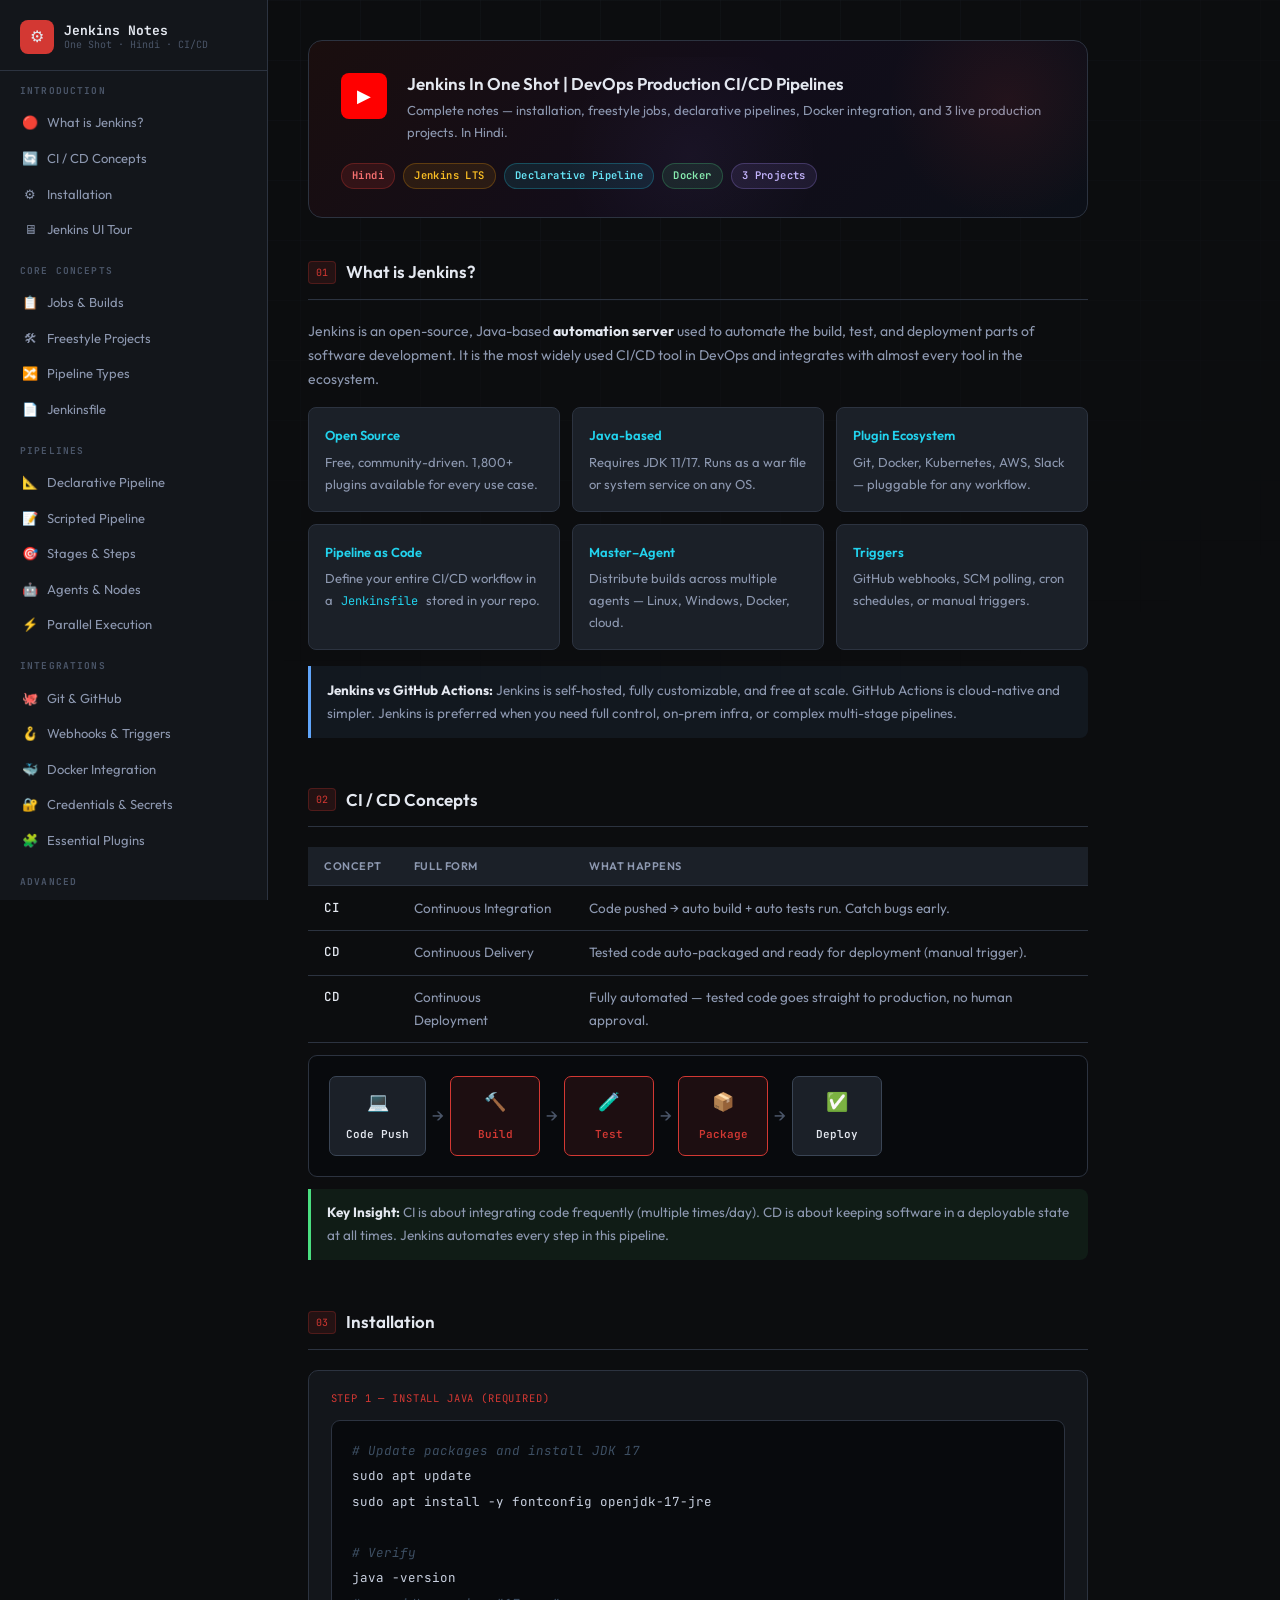
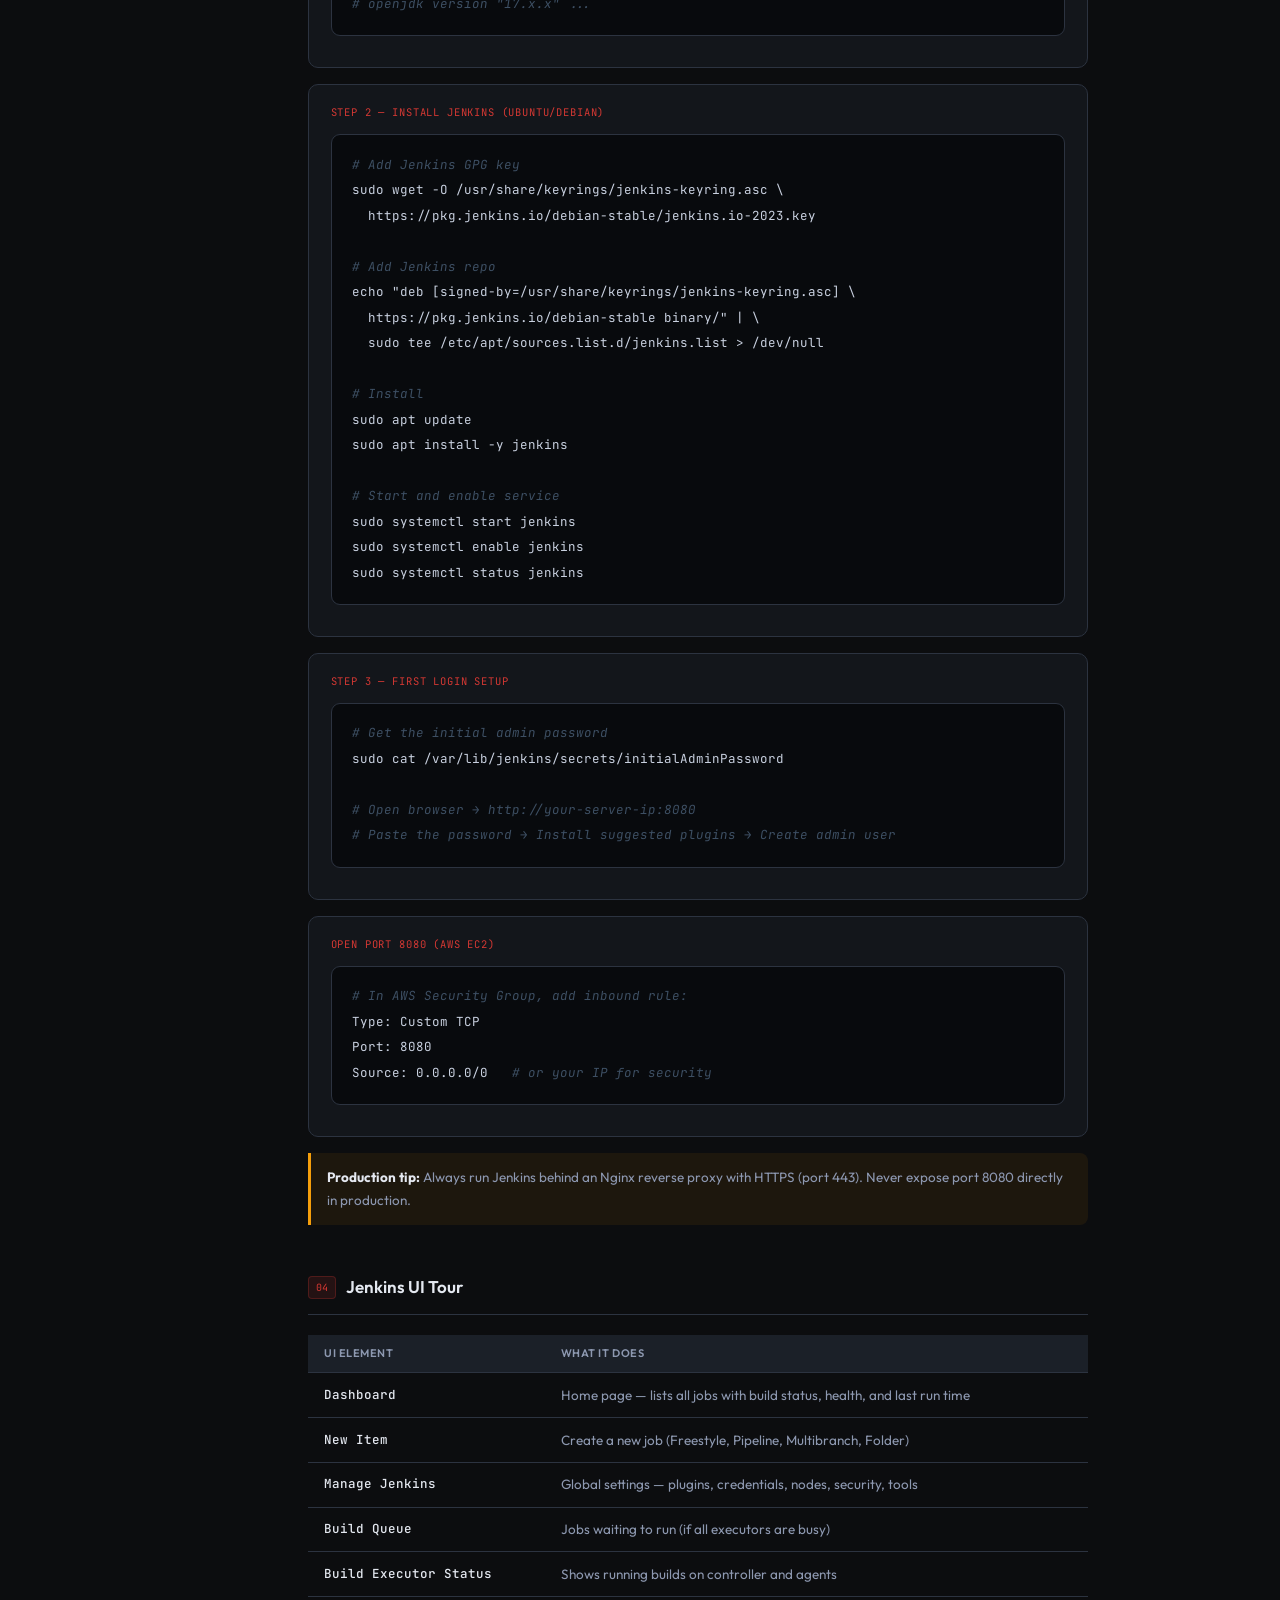
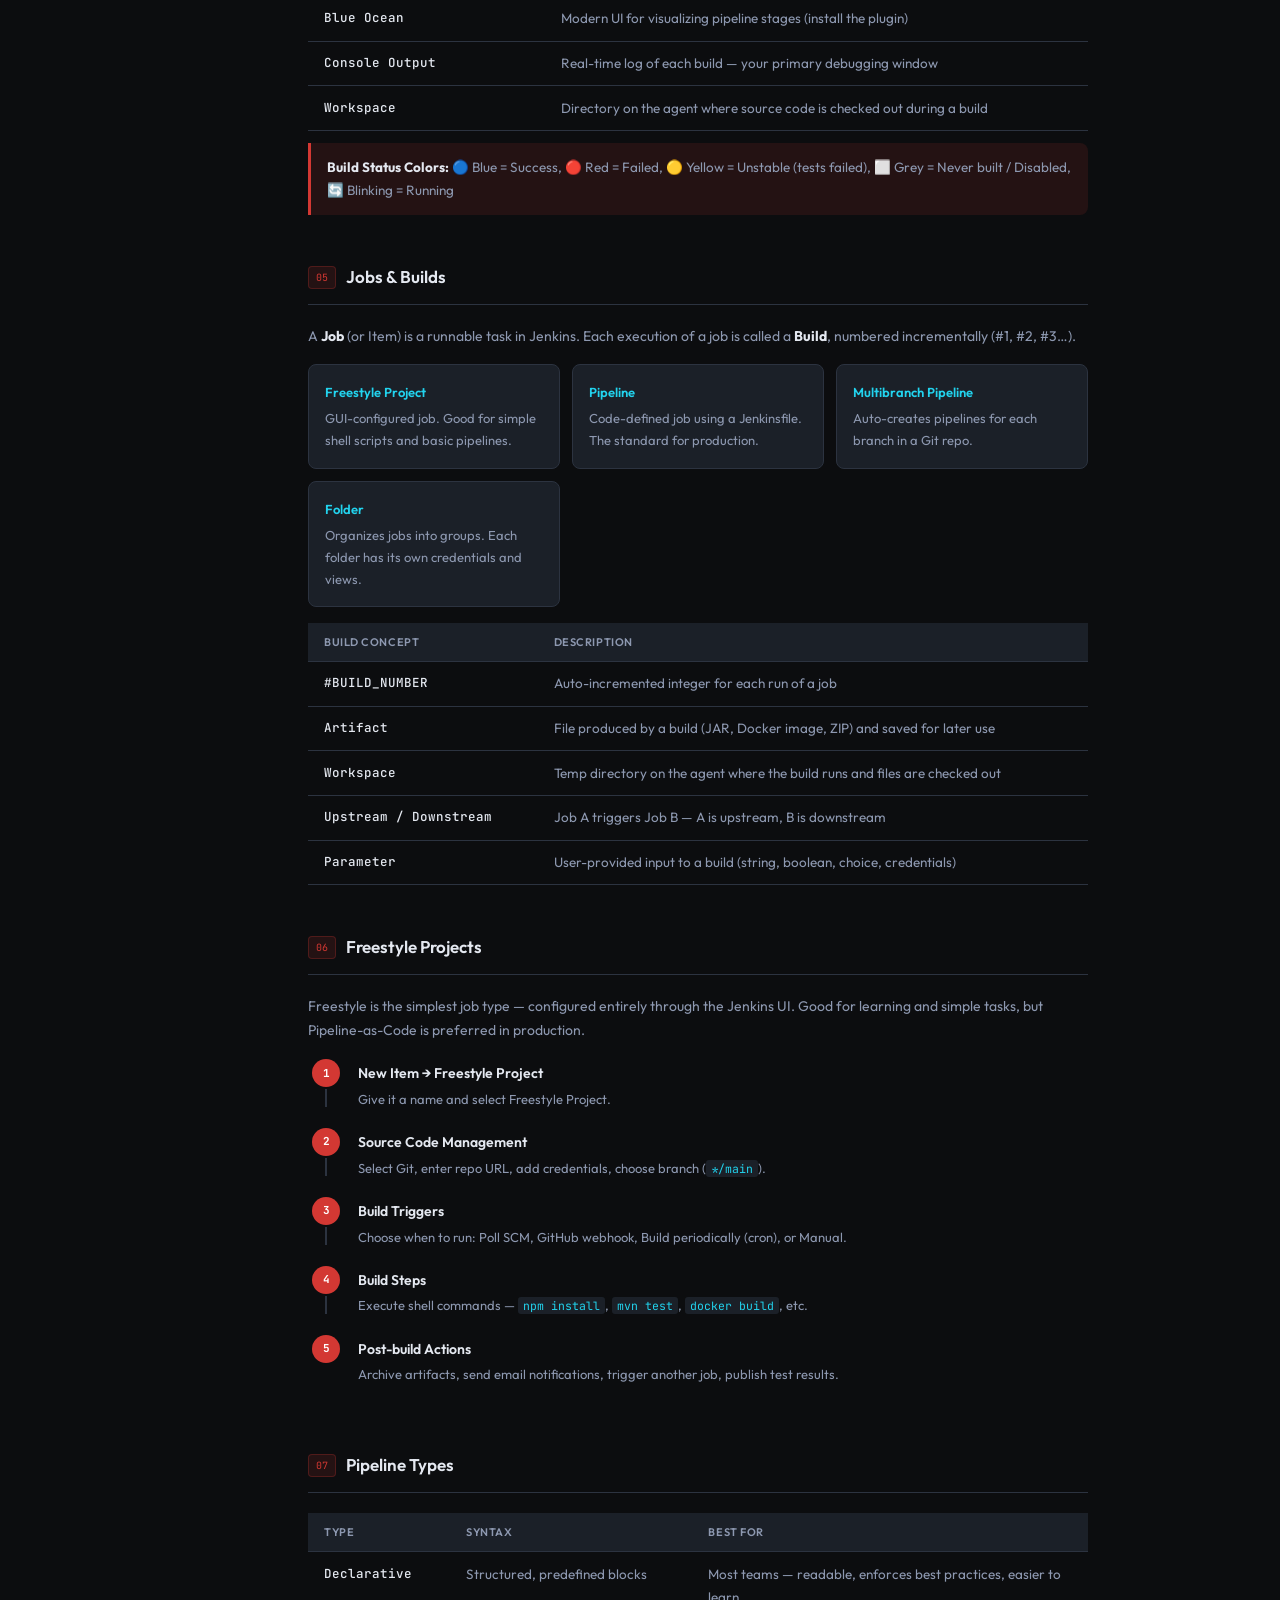
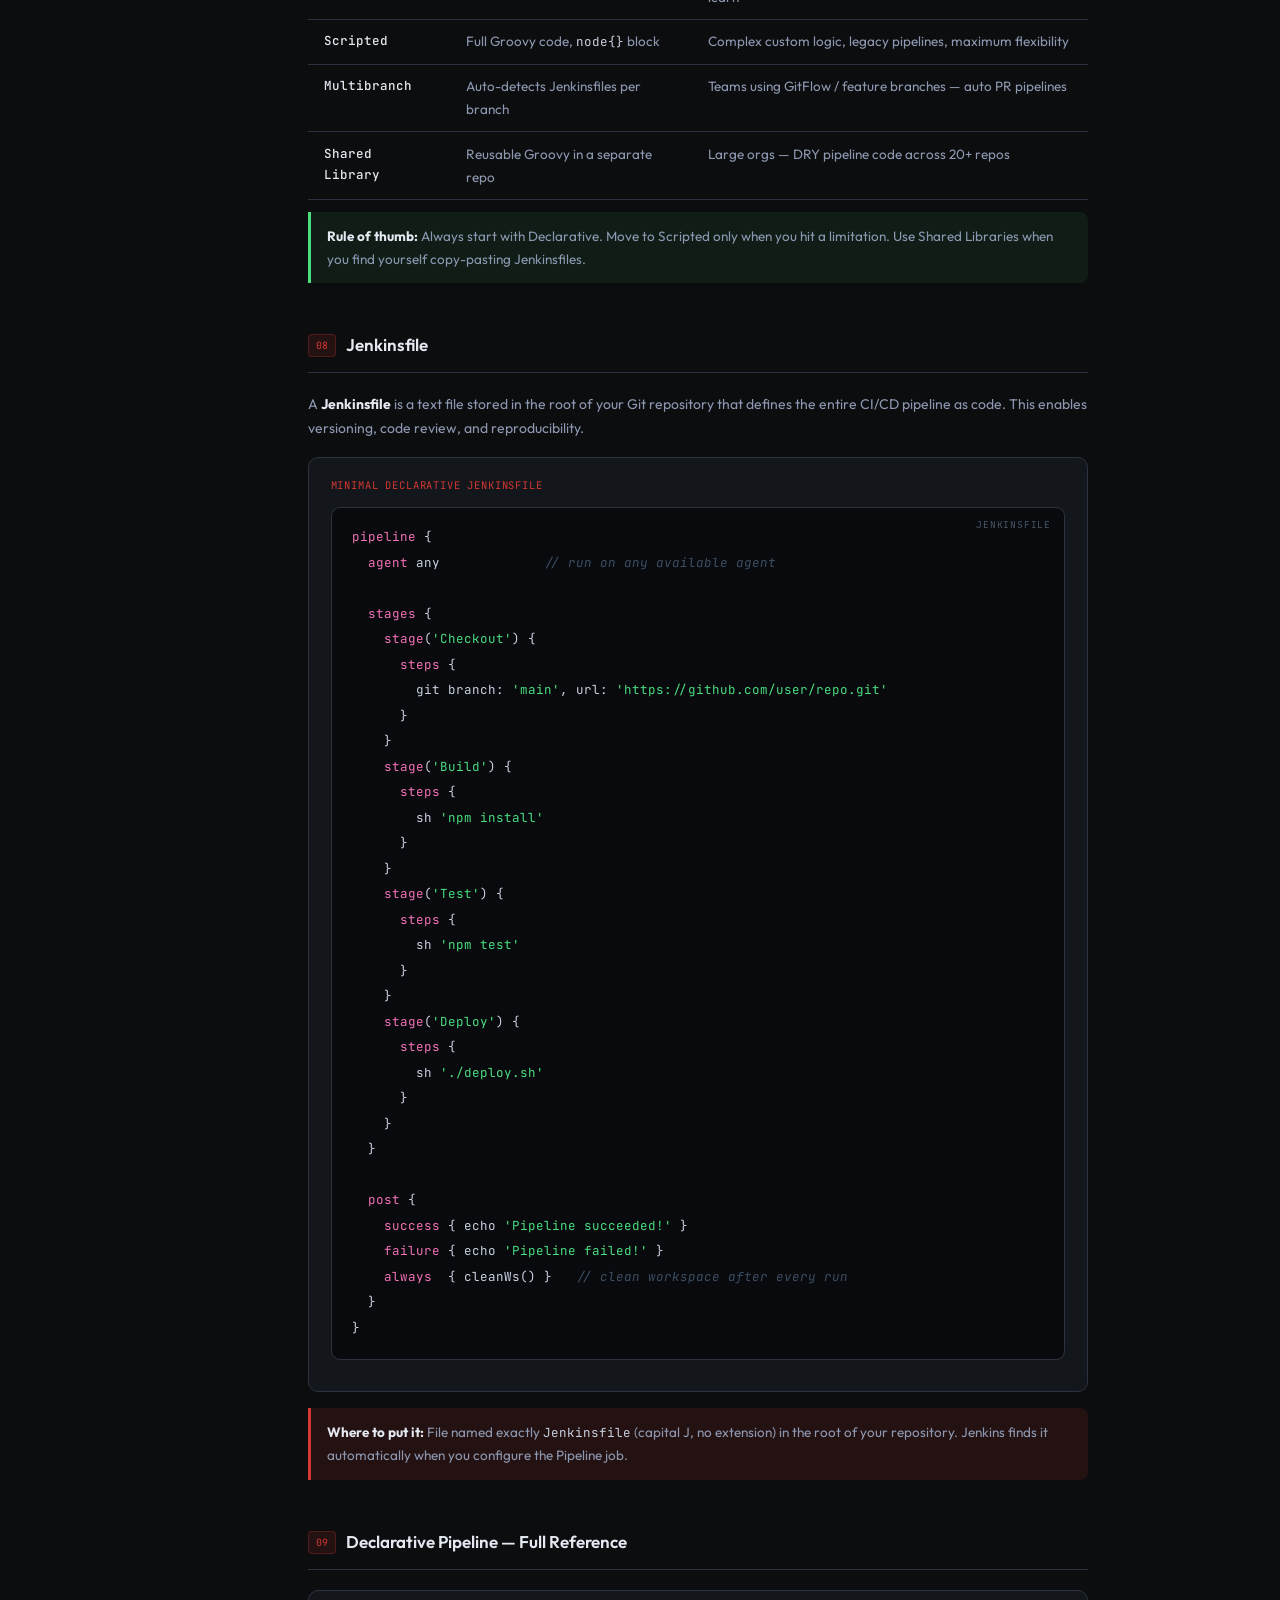
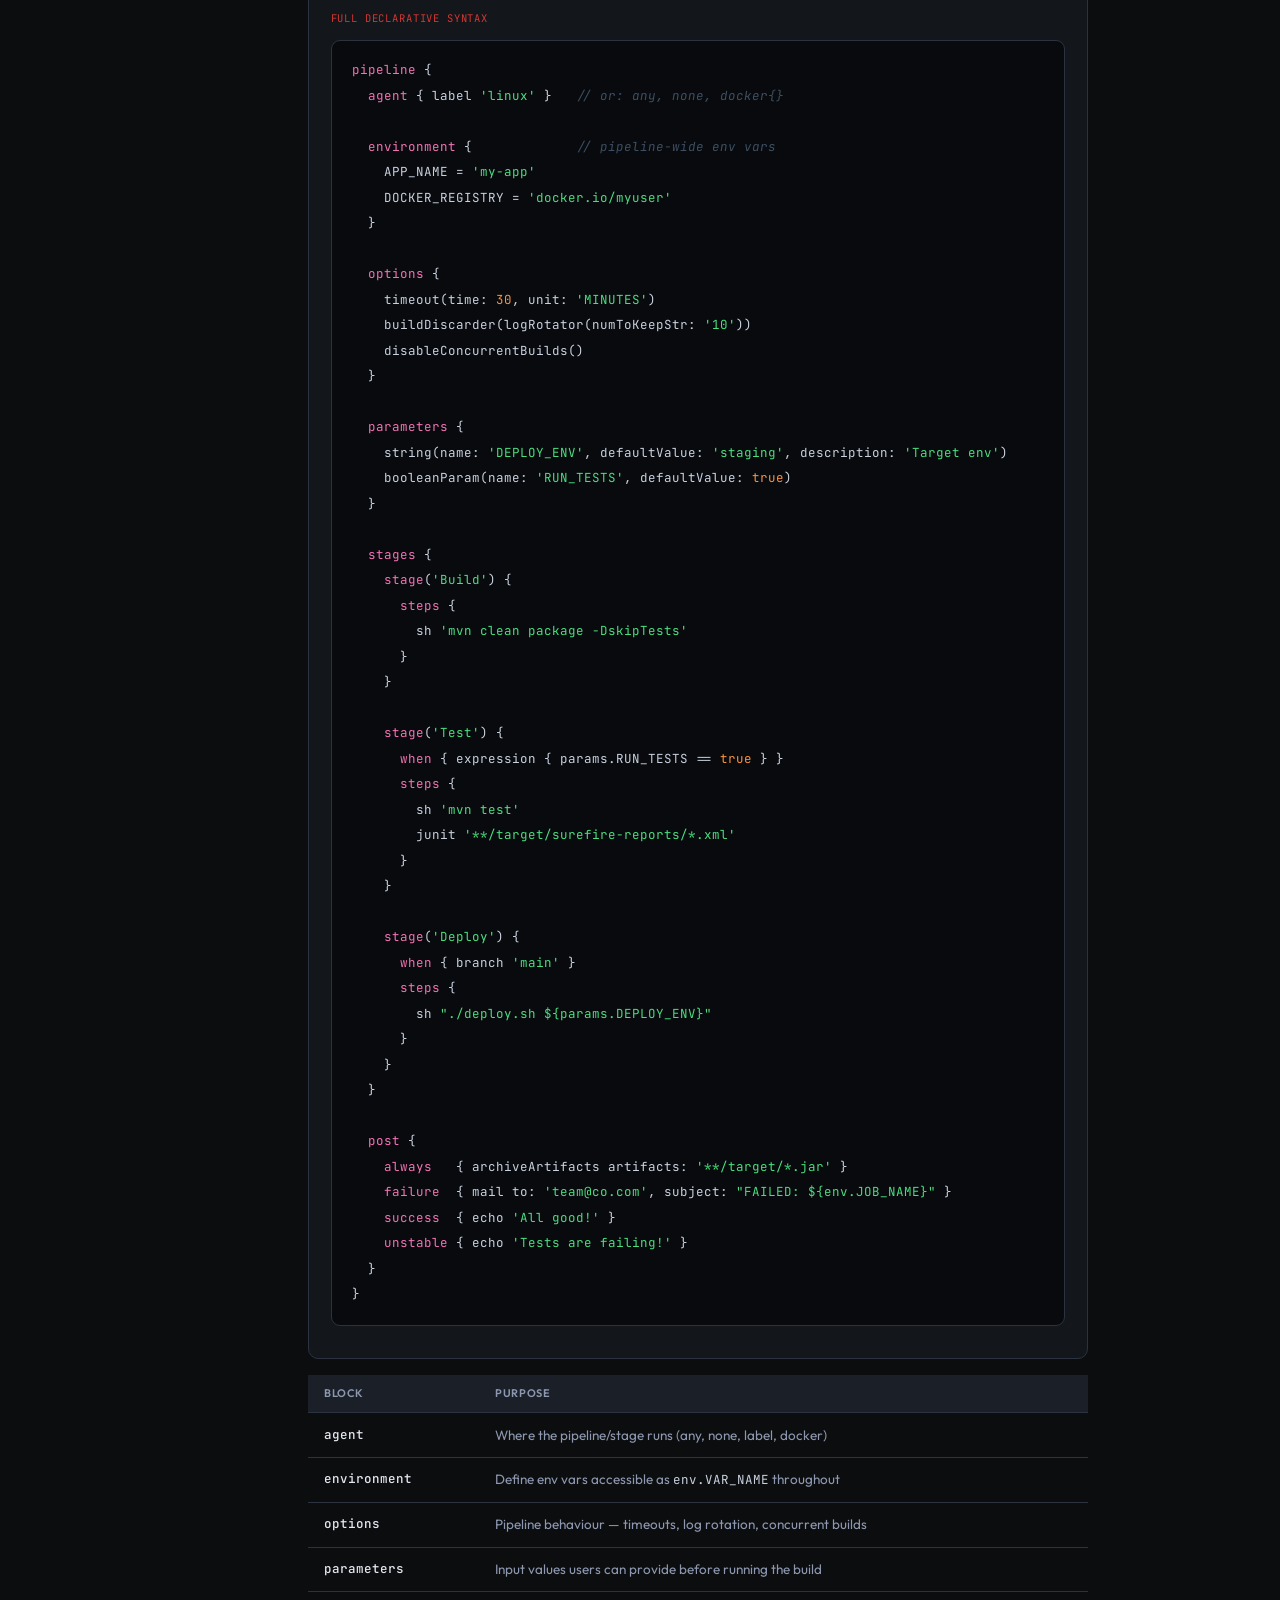
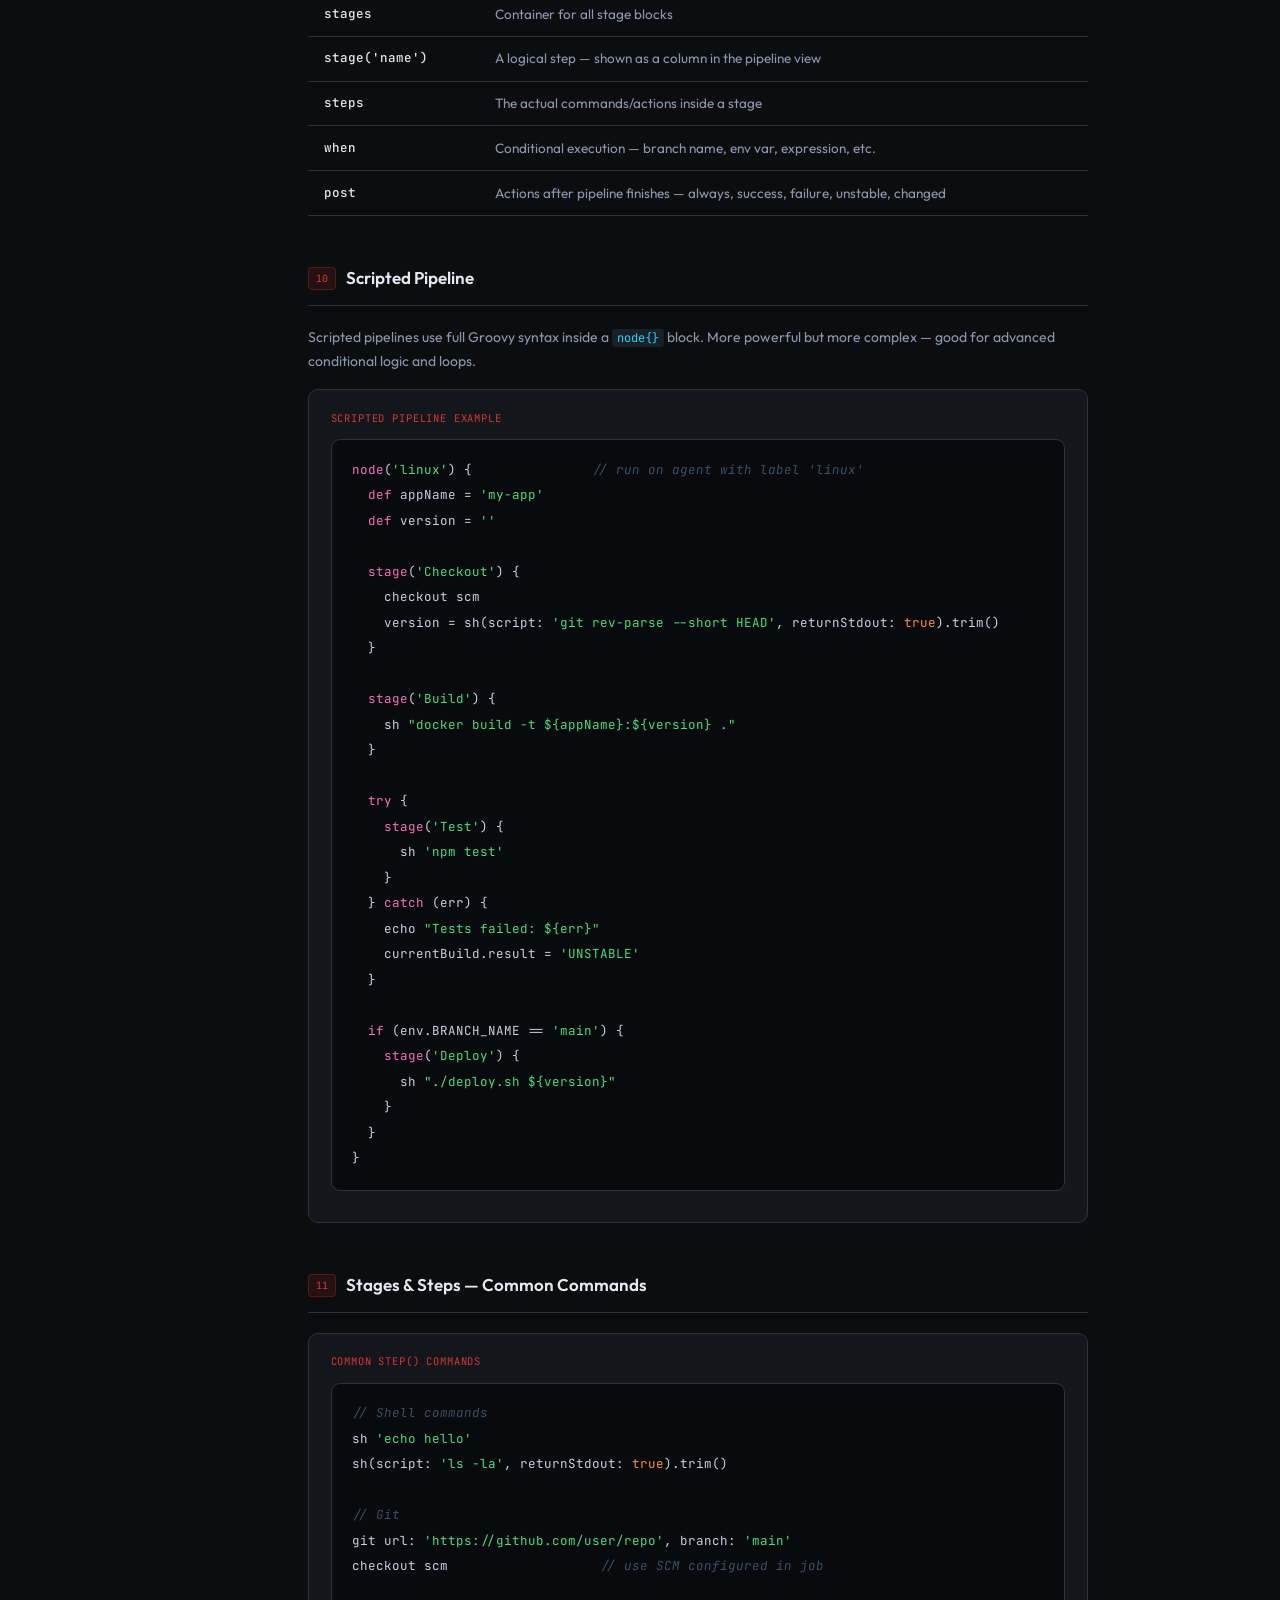
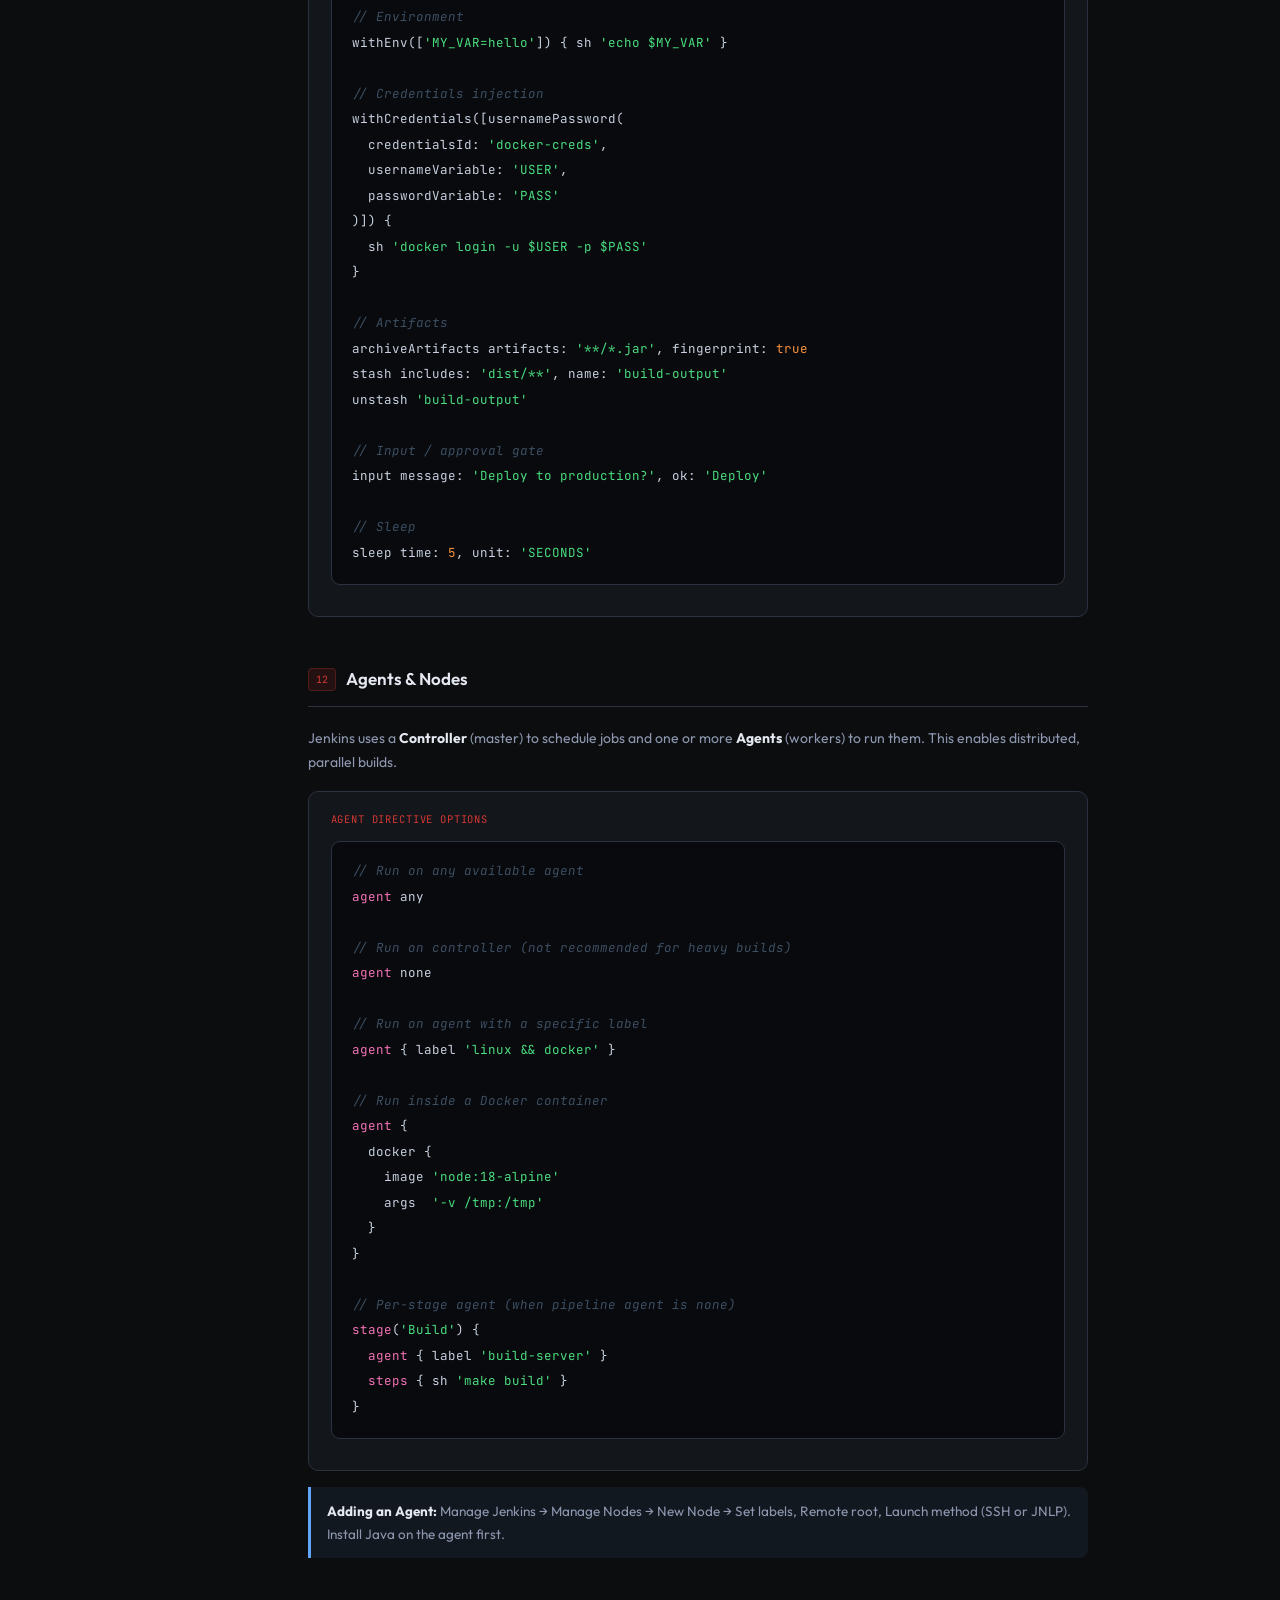
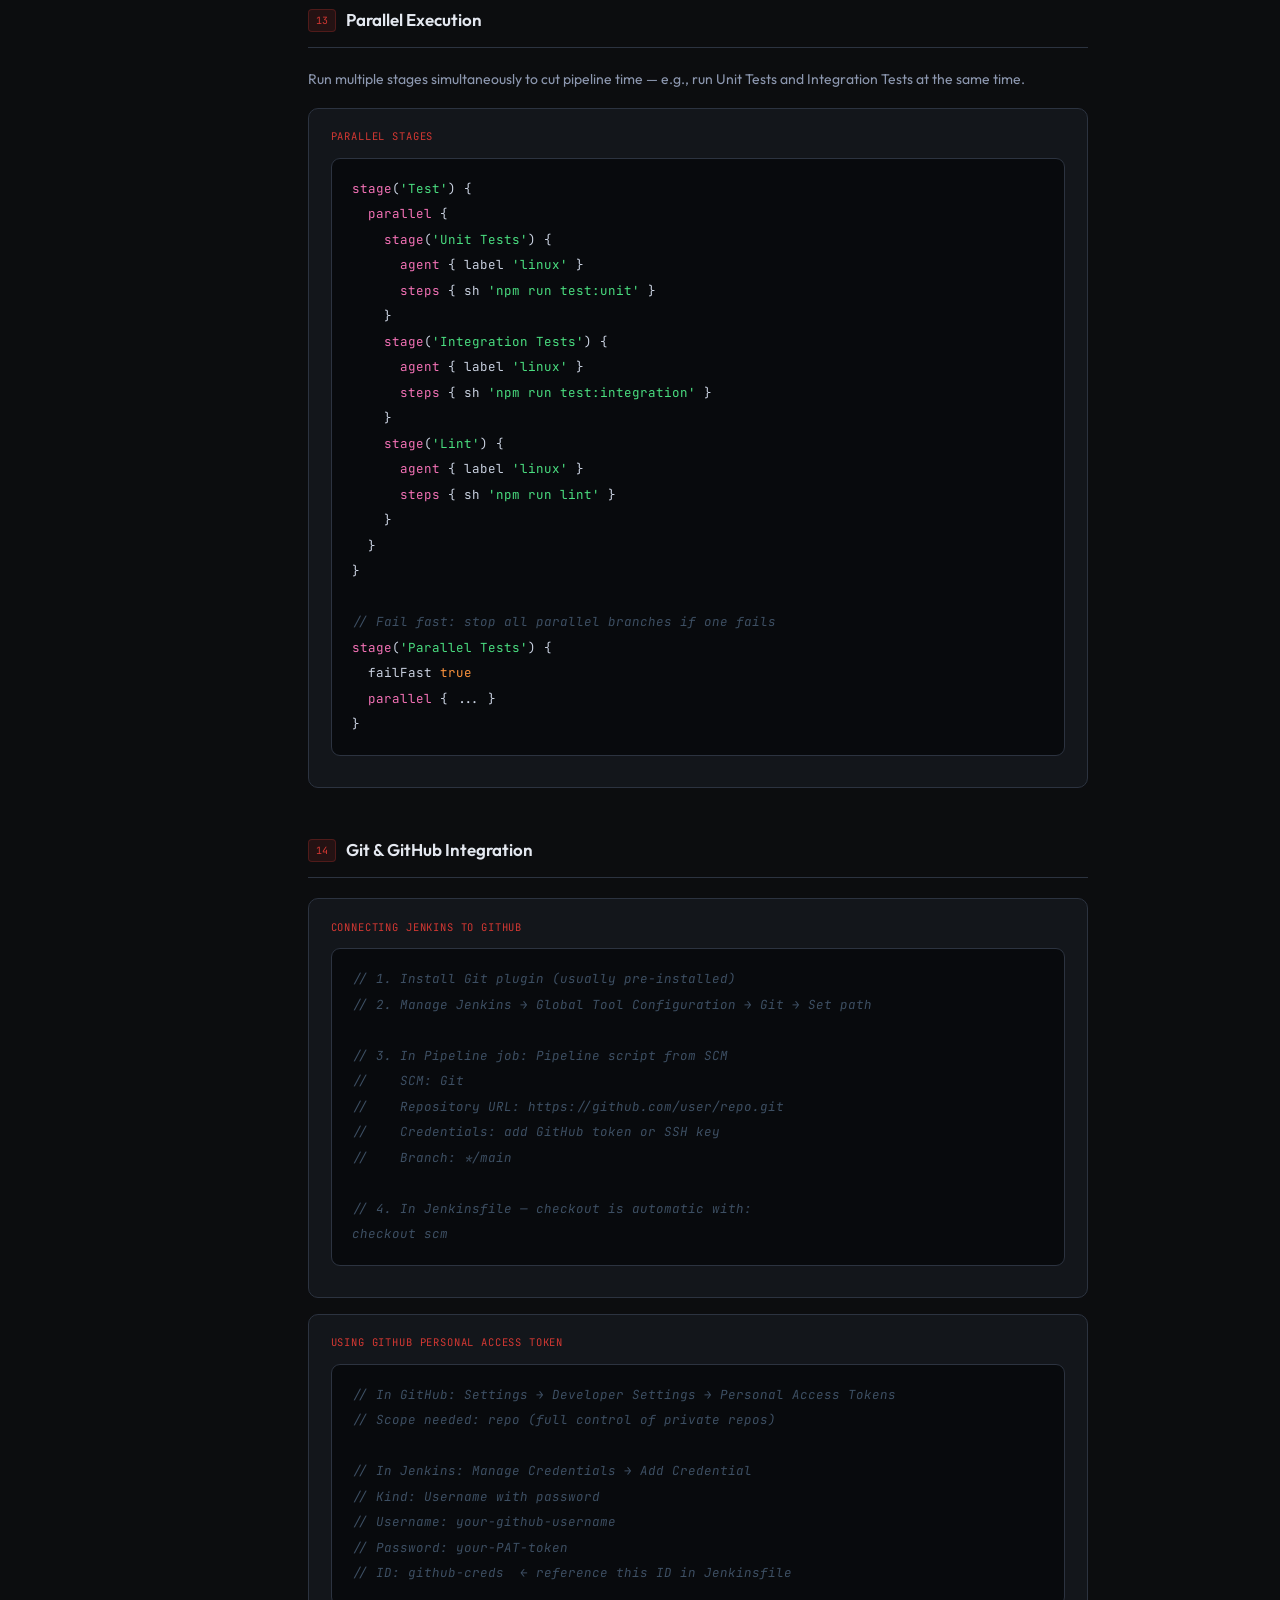
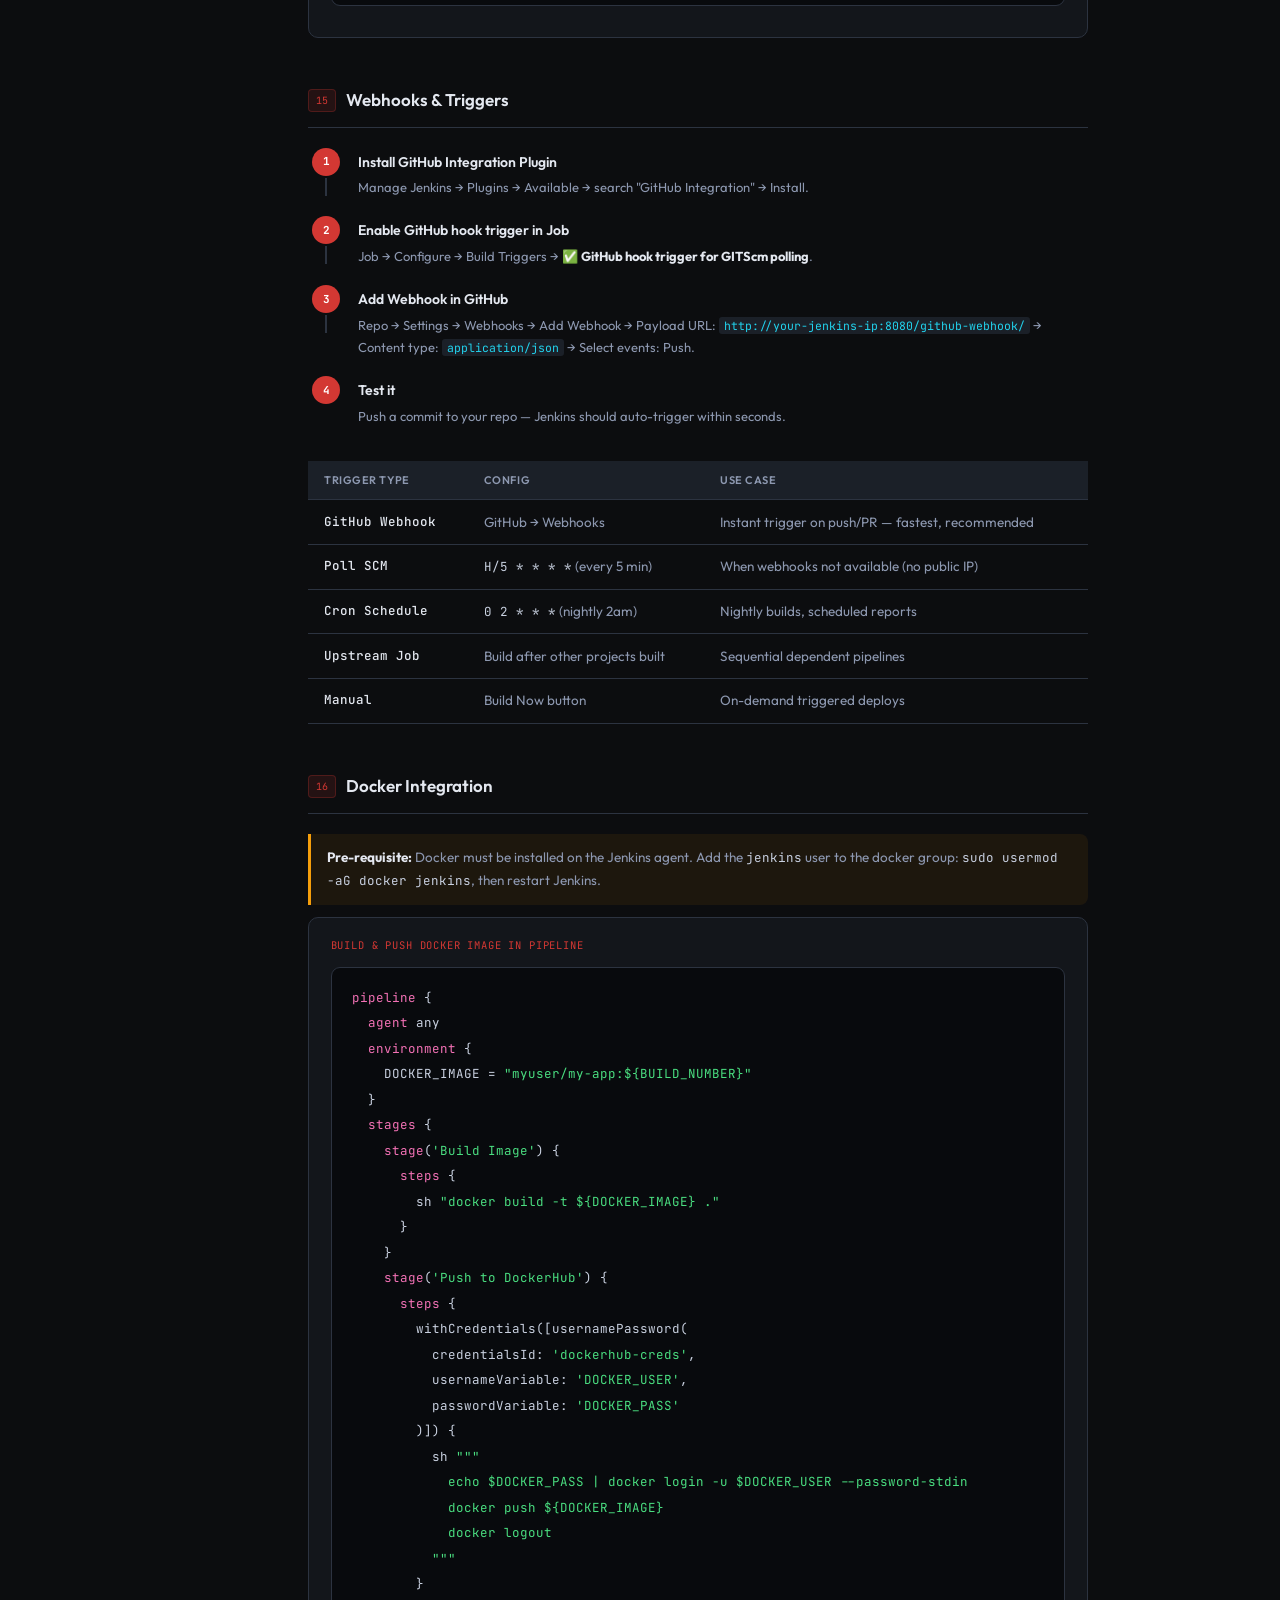
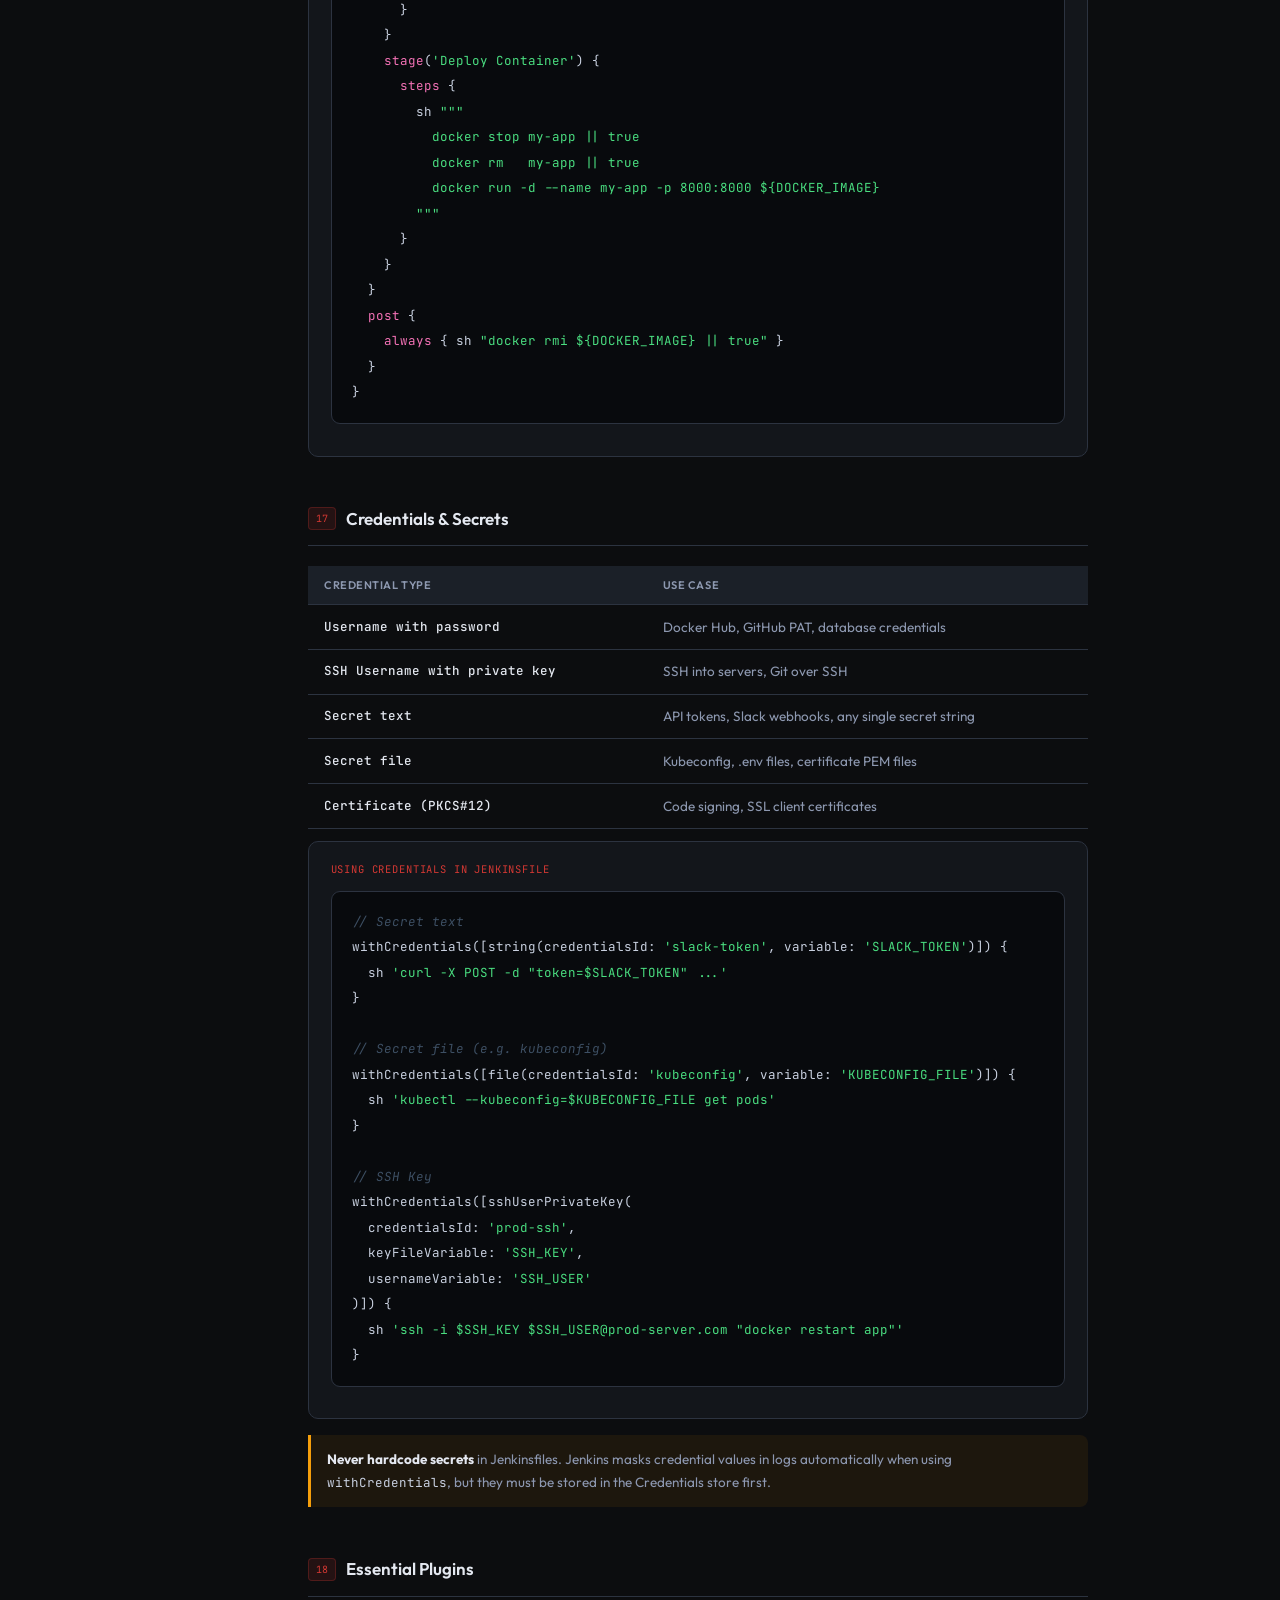
==== index.html @ e3c3d5b6 "feat: create Jenkins installation documentation portal in index.html" ====
<!DOCTYPE html>
<html lang="en">
<head>
<meta charset="UTF-8">
<meta name="viewport" content="width=device-width, initial-scale=1.0">
<title>Jenkins Notes — One Shot Hindi</title>
<link rel="preconnect" href="https://fonts.googleapis.com">
<link href="https://fonts.googleapis.com/css2?family=JetBrains+Mono:wght@400;600;700&family=Outfit:wght@300;400;500;600;700&display=swap" rel="stylesheet">
<style>
  :root {
    --bg: #0c0d0f;
    --surface: #13161b;
    --surface2: #1b2028;
    --surface3: #222832;
    --border: #2c3340;
    --border2: #3a4555;
    --jenkins: #d33833;
    --jenkins-dim: rgba(211,56,51,0.12);
    --jenkins-glow: rgba(211,56,51,0.25);
    --amber: #f59e0b;
    --cyan: #22d3ee;
    --green: #4ade80;
    --blue: #60a5fa;
    --purple: #a78bfa;
    --text: #e4e8f0;
    --text2: #8d98b0;
    --text3: #4a5568;
    --mono: 'JetBrains Mono', monospace;
    --sans: 'Outfit', sans-serif;
  }

  * { box-sizing: border-box; margin: 0; padding: 0; }
  html { scroll-behavior: smooth; }

  body {
    background: var(--bg);
    color: var(--text);
    font-family: var(--sans);
    font-size: 15px;
    line-height: 1.7;
    min-height: 100vh;
  }

  /* Subtle grid bg */
  body::after {
    content: '';
    position: fixed;
    inset: 0;
    background-image:
      linear-gradient(rgba(44,51,64,0.4) 1px, transparent 1px),
      linear-gradient(90deg, rgba(44,51,64,0.4) 1px, transparent 1px);
    background-size: 60px 60px;
    pointer-events: none;
    z-index: 0;
    mask-image: radial-gradient(ellipse 100% 100% at 50% 0%, black 20%, transparent 80%);
    opacity: 0.35;
  }

  /* ── LAYOUT ── */
  .layout { display: flex; min-height: 100vh; position: relative; z-index: 1; }

  /* ── SIDEBAR ── */
  nav {
    width: 268px;
    flex-shrink: 0;
    background: var(--surface);
    border-right: 1px solid var(--border);
    position: fixed;
    top: 0; left: 0;
    height: 100vh;
    overflow-y: auto;
    z-index: 200;
  }

  .nav-logo {
    display: flex;
    align-items: center;
    gap: 10px;
    padding: 1.25rem 1.25rem 1rem;
    border-bottom: 1px solid var(--border);
  }
  .nav-logo-icon {
    width: 34px; height: 34px;
    background: var(--jenkins);
    border-radius: 8px;
    display: flex; align-items: center; justify-content: center;
    font-size: 16px; flex-shrink: 0;
  }
  .nav-logo-text { line-height: 1.2; }
  .nav-logo-text h1 {
    font-size: 13px; font-weight: 700;
    color: var(--text); font-family: var(--mono);
  }
  .nav-logo-text p { font-size: 10px; color: var(--text3); font-family: var(--mono); margin-top: 1px; }

  .nav-group { padding: 0.75rem 0 0.25rem; }
  .nav-group-label {
    font-size: 9.5px; font-weight: 700;
    text-transform: uppercase; letter-spacing: 0.12em;
    color: var(--text3); padding: 0 1.25rem 0.35rem;
    font-family: var(--mono);
  }
  nav a {
    display: flex; align-items: center; gap: 9px;
    padding: 0.42rem 1.25rem;
    color: var(--text2);
    text-decoration: none;
    font-size: 13px;
    border-left: 2px solid transparent;
    transition: all 0.15s;
    font-family: var(--sans);
  }
  nav a .ico { font-size: 13px; width: 16px; text-align: center; flex-shrink: 0; }
  nav a:hover, nav a.active {
    color: var(--text);
    background: var(--surface2);
    border-left-color: var(--jenkins);
  }

  /* ── MAIN ── */
  main {
    margin-left: 268px;
    flex: 1;
    max-width: 860px;
    padding: 2.5rem 2.5rem 5rem;
  }

  /* ── HERO BANNER ── */
  .hero {
    background: linear-gradient(135deg, #1a0e0e 0%, #120d1a 50%, #0c1018 100%);
    border: 1px solid var(--border);
    border-radius: 14px;
    padding: 2rem 2rem 1.75rem;
    margin-bottom: 2.5rem;
    position: relative;
    overflow: hidden;
  }
  .hero::before {
    content: '';
    position: absolute;
    top: -60px; right: -40px;
    width: 240px; height: 240px;
    background: radial-gradient(circle, rgba(211,56,51,0.1) 0%, transparent 70%);
    pointer-events: none;
  }
  .hero::after {
    content: '';
    position: absolute;
    bottom: -40px; left: 30%;
    width: 300px; height: 200px;
    background: radial-gradient(circle, rgba(167,139,250,0.05) 0%, transparent 70%);
    pointer-events: none;
  }
  .hero-top { display: flex; align-items: flex-start; gap: 1.25rem; margin-bottom: 1.25rem; }
  .hero-yt {
    background: #ff0000;
    border-radius: 8px; width: 46px; height: 46px;
    display: flex; align-items: center; justify-content: center;
    font-size: 18px; color: white; flex-shrink: 0;
  }
  .hero-text h2 { font-size: 17px; font-weight: 600; margin-bottom: 4px; line-height: 1.3; }
  .hero-text p { font-size: 13px; color: var(--text2); }
  .hero-badges { display: flex; gap: 0.5rem; flex-wrap: wrap; }
  .badge {
    font-size: 10.5px; font-weight: 600; padding: 3px 10px;
    border-radius: 20px; font-family: var(--mono); letter-spacing: 0.04em;
  }
  .badge-red    { background: rgba(211,56,51,0.15); color: #f87171; border: 1px solid rgba(211,56,51,0.3); }
  .badge-amber  { background: rgba(245,158,11,0.1);  color: #fbbf24; border: 1px solid rgba(245,158,11,0.25); }
  .badge-cyan   { background: rgba(34,211,238,0.1);  color: #67e8f9; border: 1px solid rgba(34,211,238,0.25); }
  .badge-green  { background: rgba(74,222,128,0.1);  color: #86efac; border: 1px solid rgba(74,222,128,0.25); }
  .badge-purple { background: rgba(167,139,250,0.1); color: #c4b5fd; border: 1px solid rgba(167,139,250,0.25); }

  /* ── SECTIONS ── */
  section { margin-bottom: 3rem; scroll-margin-top: 1.5rem; }
  .sec-head {
    display: flex; align-items: center; gap: 10px;
    margin-bottom: 1.25rem;
    padding-bottom: 0.75rem;
    border-bottom: 1px solid var(--border);
  }
  .sec-num {
    font-family: var(--mono); font-size: 10px;
    color: var(--jenkins); background: var(--jenkins-dim);
    border: 1px solid var(--jenkins-glow);
    padding: 2px 7px; border-radius: 4px;
  }
  .sec-head h2 { font-size: 17px; font-weight: 600; color: var(--text); }

  /* ── CODE BLOCKS ── */
  pre {
    background: #080a0d;
    border: 1px solid var(--border);
    border-radius: 9px;
    padding: 1.1rem 1.25rem;
    overflow-x: auto;
    margin: 0.75rem 0;
    position: relative;
  }
  pre .file-label {
    position: absolute; top: 0.55rem; right: 0.85rem;
    font-size: 9.5px; color: var(--text3);
    font-family: var(--mono); text-transform: uppercase; letter-spacing: 0.08em;
  }
  code {
    font-family: var(--mono);
    font-size: 12.5px;
    color: #c9d1e0;
    line-height: 1.75;
  }
  .kw  { color: #f472b6; }
  .str { color: #4ade80; }
  .cmt { color: #3d4f63; font-style: italic; }
  .fn  { color: #60a5fa; }
  .val { color: #fb923c; }
  .var { color: #e879f9; }
  .good { color: #4ade80; }

  /* ── CARDS ── */
  .card {
    background: var(--surface);
    border: 1px solid var(--border);
    border-radius: 10px;
    padding: 1.2rem 1.35rem;
    margin-bottom: 1rem;
  }
  .card-label {
    font-family: var(--mono); font-size: 10.5px;
    text-transform: uppercase; letter-spacing: 0.08em;
    color: var(--jenkins); margin-bottom: 0.6rem;
  }
  .card p { color: var(--text2); font-size: 14px; }

  /* ── GRID ── */
  .grid2 {
    display: grid;
    grid-template-columns: repeat(auto-fit, minmax(190px, 1fr));
    gap: 0.75rem; margin-bottom: 1rem;
  }
  .tile {
    background: var(--surface2);
    border: 1px solid var(--border);
    border-radius: 8px; padding: 1rem;
  }
  .tile h4 { font-size: 13px; font-weight: 600; color: var(--cyan); margin-bottom: 4px; }
  .tile p  { font-size: 13px; color: var(--text2); }

  /* ── FLOW STEPS ── */
  .flow { display: flex; flex-direction: column; margin: 0.75rem 0 1rem; }
  .flow-item { display: flex; align-items: flex-start; }
  .flow-track { display: flex; flex-direction: column; align-items: center; width: 36px; flex-shrink: 0; }
  .flow-dot {
    width: 28px; height: 28px; border-radius: 50%;
    background: var(--jenkins); display: flex; align-items: center; justify-content: center;
    font-size: 11px; font-weight: 700; color: white; flex-shrink: 0;
    font-family: var(--mono);
  }
  .flow-line { width: 2px; flex: 1; min-height: 18px; background: var(--border); margin: 2px 0; }
  .flow-body { flex: 1; padding: 3px 0 18px 14px; }
  .flow-body h4 { font-size: 14px; font-weight: 600; color: var(--text); margin-bottom: 2px; }
  .flow-body p  { font-size: 13px; color: var(--text2); }
  .flow-body code { background: var(--surface2); padding: 1px 5px; border-radius: 3px; font-size: 11.5px; color: var(--cyan); font-family: var(--mono); }

  /* ── CALLOUTS ── */
  .note {
    border-left: 3px solid var(--jenkins);
    background: var(--jenkins-dim);
    border-radius: 0 8px 8px 0;
    padding: 0.8rem 1rem; margin: 0.75rem 0;
    font-size: 13.5px; color: var(--text2);
  }
  .note.warn  { border-color: var(--amber); background: rgba(245,158,11,0.07); }
  .note.tip   { border-color: var(--green); background: rgba(74,222,128,0.07); }
  .note.info  { border-color: var(--blue);  background: rgba(96,165,250,0.07); }
  .note strong { color: var(--text); }

  /* ── TABLE ── */
  table { width: 100%; border-collapse: collapse; margin: 0.75rem 0; font-size: 13.5px; }
  th {
    background: var(--surface2); color: var(--text2);
    font-weight: 600; text-align: left;
    padding: 0.6rem 1rem; font-size: 11px;
    text-transform: uppercase; letter-spacing: 0.05em;
    border-bottom: 1px solid var(--border);
  }
  td { padding: 0.65rem 1rem; border-bottom: 1px solid var(--border); color: var(--text2); vertical-align: top; }
  tr:hover td { background: rgba(255,255,255,0.015); }
  td:first-child { color: var(--text); font-weight: 500; font-family: var(--mono); font-size: 12.5px; }

  /* ── INLINE ── */
  p, li { color: var(--text2); font-size: 14px; }
  strong { color: var(--text); }
  p code, li code {
    background: var(--surface2); padding: 1px 5px; border-radius: 3px;
    font-size: 12px; color: var(--cyan); font-family: var(--mono);
  }
  ul, ol { padding-left: 1.25rem; }
  li { margin-bottom: 5px; }

  /* ── PIPELINE VISUAL ── */
  .pipeline-vis {
    display: flex; align-items: center; gap: 0;
    overflow-x: auto; padding: 1.25rem 1.25rem;
    background: #080a0d; border: 1px solid var(--border);
    border-radius: 9px; margin: 0.75rem 0;
  }
  .pipe-stage {
    display: flex; align-items: center;
  }
  .pipe-box {
    background: var(--surface2); border: 1px solid var(--border2);
    border-radius: 7px; padding: 0.6rem 1rem;
    text-align: center; min-width: 90px; flex-shrink: 0;
    transition: border-color 0.2s;
  }
  .pipe-box:hover { border-color: var(--jenkins); }
  .pipe-box .stage-name { font-family: var(--mono); font-size: 11px; font-weight: 600; color: var(--text); }
  .pipe-box .stage-icon { font-size: 18px; margin-bottom: 2px; display: block; }
  .pipe-arrow {
    font-size: 18px; color: var(--text3);
    padding: 0 6px; flex-shrink: 0;
  }
  .pipe-box.active { border-color: var(--jenkins); background: rgba(211,56,51,0.1); }
  .pipe-box.active .stage-name { color: var(--jenkins); }

  /* ── PROJECT CARD ── */
  .project-card {
    background: var(--surface);
    border: 1px solid var(--border);
    border-radius: 10px; padding: 1.25rem;
    margin-bottom: 1rem;
    transition: border-color 0.2s;
  }
  .project-card:hover { border-color: var(--jenkins); }
  .project-label { font-family: var(--mono); font-size: 10px; text-transform: uppercase; letter-spacing: 0.1em; color: var(--jenkins); margin-bottom: 6px; }
  .project-card h3 { font-size: 15px; font-weight: 600; margin-bottom: 8px; }
  .project-card p  { font-size: 13.5px; color: var(--text2); margin-bottom: 10px; }
  .tag { display: inline-block; font-size: 11px; padding: 2px 8px; border-radius: 20px; margin: 2px; font-family: var(--mono); background: var(--surface2); color: var(--text3); border: 1px solid var(--border); }

  /* ── SCROLLBAR ── */
  ::-webkit-scrollbar { width: 6px; }
  ::-webkit-scrollbar-track { background: transparent; }
  ::-webkit-scrollbar-thumb { background: var(--border); border-radius: 3px; }

  /* ── RESPONSIVE ── */
  @media (max-width: 720px) {
    nav { width: 100%; height: auto; position: static; }
    main { margin-left: 0; padding: 1.25rem 1rem 3rem; }
    .layout { flex-direction: column; }
  }
</style>
</head>
<body>
<div class="layout">

<!-- ═══ SIDEBAR ═══ -->
<nav>
  <div class="nav-logo">
    <div class="nav-logo-icon">⚙</div>
    <div class="nav-logo-text">
      <h1>Jenkins Notes</h1>
      <p>One Shot · Hindi · CI/CD</p>
    </div>
  </div>

  <div class="nav-group">
    <div class="nav-group-label">Introduction</div>
    <a href="#intro"><span class="ico">🔴</span> What is Jenkins?</a>
    <a href="#cicd"><span class="ico">🔄</span> CI / CD Concepts</a>
    <a href="#install"><span class="ico">⚙</span> Installation</a>
    <a href="#ui"><span class="ico">🖥</span> Jenkins UI Tour</a>
  </div>

  <div class="nav-group">
    <div class="nav-group-label">Core Concepts</div>
    <a href="#jobs"><span class="ico">📋</span> Jobs & Builds</a>
    <a href="#freestyle"><span class="ico">🛠</span> Freestyle Projects</a>
    <a href="#pipeline-types"><span class="ico">🔀</span> Pipeline Types</a>
    <a href="#jenkinsfile"><span class="ico">📄</span> Jenkinsfile</a>
  </div>

  <div class="nav-group">
    <div class="nav-group-label">Pipelines</div>
    <a href="#declarative"><span class="ico">📐</span> Declarative Pipeline</a>
    <a href="#scripted"><span class="ico">📝</span> Scripted Pipeline</a>
    <a href="#stages"><span class="ico">🎯</span> Stages & Steps</a>
    <a href="#agents"><span class="ico">🤖</span> Agents & Nodes</a>
    <a href="#parallel"><span class="ico">⚡</span> Parallel Execution</a>
  </div>

  <div class="nav-group">
    <div class="nav-group-label">Integrations</div>
    <a href="#git"><span class="ico">🐙</span> Git & GitHub</a>
    <a href="#webhooks"><span class="ico">🪝</span> Webhooks & Triggers</a>
    <a href="#docker"><span class="ico">🐳</span> Docker Integration</a>
    <a href="#credentials"><span class="ico">🔐</span> Credentials & Secrets</a>
    <a href="#plugins"><span class="ico">🧩</span> Essential Plugins</a>
  </div>

  <div class="nav-group">
    <div class="nav-group-label">Advanced</div>
    <a href="#shared-libs"><span class="ico">📚</span> Shared Libraries</a>
    <a href="#multibranch"><span class="ico">🌿</span> Multibranch Pipelines</a>
    <a href="#env-vars"><span class="ico">🌐</span> Env Variables</a>
    <a href="#notifications"><span class="ico">🔔</span> Notifications</a>
  </div>

  <div class="nav-group">
    <div class="nav-group-label">Projects</div>
    <a href="#project1"><span class="ico">🚀</span> Project 1 · Simple CI</a>
    <a href="#project2"><span class="ico">🐋</span> Project 2 · Docker CI/CD</a>
    <a href="#project3"><span class="ico">☁</span> Project 3 · AWS Deploy</a>
  </div>

  <div class="nav-group">
    <div class="nav-group-label">Reference</div>
    <a href="#commands"><span class="ico">💻</span> CLI & Commands</a>
    <a href="#troubleshoot"><span class="ico">🔍</span> Troubleshooting</a>
    <a href="#bestpractices"><span class="ico">✅</span> Best Practices</a>
    <a href="#links"><span class="ico">🔗</span> Repo & Links</a>
  </div>
</nav>

<!-- ═══ MAIN ═══ -->
<main>

  <!-- HERO -->
  <div class="hero">
    <div class="hero-top">
      <div class="hero-yt">▶</div>
      <div class="hero-text">
        <h2>Jenkins In One Shot | DevOps Production CI/CD Pipelines</h2>
        <p>Complete notes — installation, freestyle jobs, declarative pipelines, Docker integration, and 3 live production projects. In Hindi.</p>
      </div>
    </div>
    <div class="hero-badges">
      <span class="badge badge-red">Hindi</span>
      <span class="badge badge-amber">Jenkins LTS</span>
      <span class="badge badge-cyan">Declarative Pipeline</span>
      <span class="badge badge-green">Docker</span>
      <span class="badge badge-purple">3 Projects</span>
    </div>
  </div>

  <!-- ══════════ SECTION: INTRO ══════════ -->
  <section id="intro">
    <div class="sec-head">
      <span class="sec-num">01</span>
      <h2>What is Jenkins?</h2>
    </div>
    <p style="margin-bottom:1rem;">Jenkins is an open-source, Java-based <strong>automation server</strong> used to automate the build, test, and deployment parts of software development. It is the most widely used CI/CD tool in DevOps and integrates with almost every tool in the ecosystem.</p>

    <div class="grid2">
      <div class="tile"><h4>Open Source</h4><p>Free, community-driven. 1,800+ plugins available for every use case.</p></div>
      <div class="tile"><h4>Java-based</h4><p>Requires JDK 11/17. Runs as a war file or system service on any OS.</p></div>
      <div class="tile"><h4>Plugin Ecosystem</h4><p>Git, Docker, Kubernetes, AWS, Slack — pluggable for any workflow.</p></div>
      <div class="tile"><h4>Pipeline as Code</h4><p>Define your entire CI/CD workflow in a <code>Jenkinsfile</code> stored in your repo.</p></div>
      <div class="tile"><h4>Master–Agent</h4><p>Distribute builds across multiple agents — Linux, Windows, Docker, cloud.</p></div>
      <div class="tile"><h4>Triggers</h4><p>GitHub webhooks, SCM polling, cron schedules, or manual triggers.</p></div>
    </div>

    <div class="note info">
      <strong>Jenkins vs GitHub Actions:</strong> Jenkins is self-hosted, fully customizable, and free at scale. GitHub Actions is cloud-native and simpler. Jenkins is preferred when you need full control, on-prem infra, or complex multi-stage pipelines.
    </div>
  </section>

  <!-- ══════════ SECTION: CI/CD ══════════ -->
  <section id="cicd">
    <div class="sec-head">
      <span class="sec-num">02</span>
      <h2>CI / CD Concepts</h2>
    </div>

    <table>
      <tr><th>Concept</th><th>Full Form</th><th>What Happens</th></tr>
      <tr><td>CI</td><td>Continuous Integration</td><td>Code pushed → auto build + auto tests run. Catch bugs early.</td></tr>
      <tr><td>CD</td><td>Continuous Delivery</td><td>Tested code auto-packaged and ready for deployment (manual trigger).</td></tr>
      <tr><td>CD</td><td>Continuous Deployment</td><td>Fully automated — tested code goes straight to production, no human approval.</td></tr>
    </table>

    <div class="pipeline-vis">
      <div class="pipe-stage">
        <div class="pipe-box"><span class="stage-icon">💻</span><span class="stage-name">Code Push</span></div>
        <div class="pipe-arrow">→</div>
      </div>
      <div class="pipe-stage">
        <div class="pipe-box active"><span class="stage-icon">🔨</span><span class="stage-name">Build</span></div>
        <div class="pipe-arrow">→</div>
      </div>
      <div class="pipe-stage">
        <div class="pipe-box active"><span class="stage-icon">🧪</span><span class="stage-name">Test</span></div>
        <div class="pipe-arrow">→</div>
      </div>
      <div class="pipe-stage">
        <div class="pipe-box active"><span class="stage-icon">📦</span><span class="stage-name">Package</span></div>
        <div class="pipe-arrow">→</div>
      </div>
      <div class="pipe-stage">
        <div class="pipe-box"><span class="stage-icon">✅</span><span class="stage-name">Deploy</span></div>
      </div>
    </div>

    <div class="note tip">
      <strong>Key Insight:</strong> CI is about integrating code frequently (multiple times/day). CD is about keeping software in a deployable state at all times. Jenkins automates every step in this pipeline.
    </div>
  </section>

  <!-- ══════════ SECTION: INSTALL ══════════ -->
  <section id="install">
    <div class="sec-head">
      <span class="sec-num">03</span>
      <h2>Installation</h2>
    </div>

    <div class="card">
      <div class="card-label">Step 1 — Install Java (Required)</div>
      <pre><code><span class="cmt"># Update packages and install JDK 17</span>
sudo apt update
sudo apt install -y fontconfig openjdk-17-jre

<span class="cmt"># Verify</span>
java -version
<span class="cmt"># openjdk version "17.x.x" ...</span></code></pre>
    </div>

    <div class="card">
      <div class="card-label">Step 2 — Install Jenkins (Ubuntu/Debian)</div>
      <pre><code><span class="cmt"># Add Jenkins GPG key</span>
sudo wget -O /usr/share/keyrings/jenkins-keyring.asc \
  https://pkg.jenkins.io/debian-stable/jenkins.io-2023.key

<span class="cmt"># Add Jenkins repo</span>
echo "deb [signed-by=/usr/share/keyrings/jenkins-keyring.asc] \
  https://pkg.jenkins.io/debian-stable binary/" | \
  sudo tee /etc/apt/sources.list.d/jenkins.list > /dev/null

<span class="cmt"># Install</span>
sudo apt update
sudo apt install -y jenkins

<span class="cmt"># Start and enable service</span>
sudo systemctl start jenkins
sudo systemctl enable jenkins
sudo systemctl status jenkins</code></pre>
    </div>

    <div class="card">
      <div class="card-label">Step 3 — First Login Setup</div>
      <pre><code><span class="cmt"># Get the initial admin password</span>
sudo cat /var/lib/jenkins/secrets/initialAdminPassword

<span class="cmt"># Open browser → http://your-server-ip:8080
# Paste the password → Install suggested plugins → Create admin user</span></code></pre>
    </div>

    <div class="card">
      <div class="card-label">Open Port 8080 (AWS EC2)</div>
      <pre><code><span class="cmt"># In AWS Security Group, add inbound rule:</span>
Type: Custom TCP
Port: 8080
Source: 0.0.0.0/0   <span class="cmt"># or your IP for security</span></code></pre>
    </div>

    <div class="note warn">
      <strong>Production tip:</strong> Always run Jenkins behind an Nginx reverse proxy with HTTPS (port 443). Never expose port 8080 directly in production.
    </div>
  </section>

  <!-- ══════════ SECTION: UI ══════════ -->
  <section id="ui">
    <div class="sec-head">
      <span class="sec-num">04</span>
      <h2>Jenkins UI Tour</h2>
    </div>

    <table>
      <tr><th>UI Element</th><th>What it does</th></tr>
      <tr><td>Dashboard</td><td>Home page — lists all jobs with build status, health, and last run time</td></tr>
      <tr><td>New Item</td><td>Create a new job (Freestyle, Pipeline, Multibranch, Folder)</td></tr>
      <tr><td>Manage Jenkins</td><td>Global settings — plugins, credentials, nodes, security, tools</td></tr>
      <tr><td>Build Queue</td><td>Jobs waiting to run (if all executors are busy)</td></tr>
      <tr><td>Build Executor Status</td><td>Shows running builds on controller and agents</td></tr>
      <tr><td>Blue Ocean</td><td>Modern UI for visualizing pipeline stages (install the plugin)</td></tr>
      <tr><td>Console Output</td><td>Real-time log of each build — your primary debugging window</td></tr>
      <tr><td>Workspace</td><td>Directory on the agent where source code is checked out during a build</td></tr>
    </table>

    <div class="note">
      <strong>Build Status Colors:</strong> 🔵 Blue = Success, 🔴 Red = Failed, 🟡 Yellow = Unstable (tests failed), ⬜ Grey = Never built / Disabled, 🔄 Blinking = Running
    </div>
  </section>

  <!-- ══════════ SECTION: JOBS ══════════ -->
  <section id="jobs">
    <div class="sec-head">
      <span class="sec-num">05</span>
      <h2>Jobs & Builds</h2>
    </div>

    <p style="margin-bottom:1rem;">A <strong>Job</strong> (or Item) is a runnable task in Jenkins. Each execution of a job is called a <strong>Build</strong>, numbered incrementally (#1, #2, #3…).</p>

    <div class="grid2">
      <div class="tile"><h4>Freestyle Project</h4><p>GUI-configured job. Good for simple shell scripts and basic pipelines.</p></div>
      <div class="tile"><h4>Pipeline</h4><p>Code-defined job using a Jenkinsfile. The standard for production.</p></div>
      <div class="tile"><h4>Multibranch Pipeline</h4><p>Auto-creates pipelines for each branch in a Git repo.</p></div>
      <div class="tile"><h4>Folder</h4><p>Organizes jobs into groups. Each folder has its own credentials and views.</p></div>
    </div>

    <table>
      <tr><th>Build Concept</th><th>Description</th></tr>
      <tr><td>#BUILD_NUMBER</td><td>Auto-incremented integer for each run of a job</td></tr>
      <tr><td>Artifact</td><td>File produced by a build (JAR, Docker image, ZIP) and saved for later use</td></tr>
      <tr><td>Workspace</td><td>Temp directory on the agent where the build runs and files are checked out</td></tr>
      <tr><td>Upstream / Downstream</td><td>Job A triggers Job B — A is upstream, B is downstream</td></tr>
      <tr><td>Parameter</td><td>User-provided input to a build (string, boolean, choice, credentials)</td></tr>
    </table>
  </section>

  <!-- ══════════ SECTION: FREESTYLE ══════════ -->
  <section id="freestyle">
    <div class="sec-head">
      <span class="sec-num">06</span>
      <h2>Freestyle Projects</h2>
    </div>

    <p style="margin-bottom:1rem;">Freestyle is the simplest job type — configured entirely through the Jenkins UI. Good for learning and simple tasks, but Pipeline-as-Code is preferred in production.</p>

    <div class="flow">
      <div class="flow-item">
        <div class="flow-track"><div class="flow-dot">1</div><div class="flow-line"></div></div>
        <div class="flow-body"><h4>New Item → Freestyle Project</h4><p>Give it a name and select Freestyle Project.</p></div>
      </div>
      <div class="flow-item">
        <div class="flow-track"><div class="flow-dot">2</div><div class="flow-line"></div></div>
        <div class="flow-body"><h4>Source Code Management</h4><p>Select Git, enter repo URL, add credentials, choose branch (<code>*/main</code>).</p></div>
      </div>
      <div class="flow-item">
        <div class="flow-track"><div class="flow-dot">3</div><div class="flow-line"></div></div>
        <div class="flow-body"><h4>Build Triggers</h4><p>Choose when to run: Poll SCM, GitHub webhook, Build periodically (cron), or Manual.</p></div>
      </div>
      <div class="flow-item">
        <div class="flow-track"><div class="flow-dot">4</div><div class="flow-line"></div></div>
        <div class="flow-body"><h4>Build Steps</h4><p>Execute shell commands — <code>npm install</code>, <code>mvn test</code>, <code>docker build</code>, etc.</p></div>
      </div>
      <div class="flow-item">
        <div class="flow-track"><div class="flow-dot">5</div></div>
        <div class="flow-body"><h4>Post-build Actions</h4><p>Archive artifacts, send email notifications, trigger another job, publish test results.</p></div>
      </div>
    </div>
  </section>

  <!-- ══════════ SECTION: PIPELINE TYPES ══════════ -->
  <section id="pipeline-types">
    <div class="sec-head">
      <span class="sec-num">07</span>
      <h2>Pipeline Types</h2>
    </div>

    <table>
      <tr><th>Type</th><th>Syntax</th><th>Best For</th></tr>
      <tr><td>Declarative</td><td>Structured, predefined blocks</td><td>Most teams — readable, enforces best practices, easier to learn</td></tr>
      <tr><td>Scripted</td><td>Full Groovy code, <code>node{}</code> block</td><td>Complex custom logic, legacy pipelines, maximum flexibility</td></tr>
      <tr><td>Multibranch</td><td>Auto-detects Jenkinsfiles per branch</td><td>Teams using GitFlow / feature branches — auto PR pipelines</td></tr>
      <tr><td>Shared Library</td><td>Reusable Groovy in a separate repo</td><td>Large orgs — DRY pipeline code across 20+ repos</td></tr>
    </table>

    <div class="note tip">
      <strong>Rule of thumb:</strong> Always start with Declarative. Move to Scripted only when you hit a limitation. Use Shared Libraries when you find yourself copy-pasting Jenkinsfiles.
    </div>
  </section>

  <!-- ══════════ SECTION: JENKINSFILE ══════════ -->
  <section id="jenkinsfile">
    <div class="sec-head">
      <span class="sec-num">08</span>
      <h2>Jenkinsfile</h2>
    </div>

    <p style="margin-bottom:1rem;">A <strong>Jenkinsfile</strong> is a text file stored in the root of your Git repository that defines the entire CI/CD pipeline as code. This enables versioning, code review, and reproducibility.</p>

    <div class="card">
      <div class="card-label">Minimal Declarative Jenkinsfile</div>
      <pre><span class="file-label">Jenkinsfile</span><code><span class="kw">pipeline</span> {
  <span class="kw">agent</span> any             <span class="cmt">// run on any available agent</span>

  <span class="kw">stages</span> {
    <span class="kw">stage</span>(<span class="str">'Checkout'</span>) {
      <span class="kw">steps</span> {
        git branch: <span class="str">'main'</span>, url: <span class="str">'https://github.com/user/repo.git'</span>
      }
    }
    <span class="kw">stage</span>(<span class="str">'Build'</span>) {
      <span class="kw">steps</span> {
        sh <span class="str">'npm install'</span>
      }
    }
    <span class="kw">stage</span>(<span class="str">'Test'</span>) {
      <span class="kw">steps</span> {
        sh <span class="str">'npm test'</span>
      }
    }
    <span class="kw">stage</span>(<span class="str">'Deploy'</span>) {
      <span class="kw">steps</span> {
        sh <span class="str">'./deploy.sh'</span>
      }
    }
  }

  <span class="kw">post</span> {
    <span class="kw">success</span> { echo <span class="str">'Pipeline succeeded!'</span> }
    <span class="kw">failure</span> { echo <span class="str">'Pipeline failed!'</span> }
    <span class="kw">always</span>  { cleanWs() }   <span class="cmt">// clean workspace after every run</span>
  }
}</code></pre>
    </div>

    <div class="note">
      <strong>Where to put it:</strong> File named exactly <code>Jenkinsfile</code> (capital J, no extension) in the root of your repository. Jenkins finds it automatically when you configure the Pipeline job.
    </div>
  </section>

  <!-- ══════════ SECTION: DECLARATIVE ══════════ -->
  <section id="declarative">
    <div class="sec-head">
      <span class="sec-num">09</span>
      <h2>Declarative Pipeline — Full Reference</h2>
    </div>

    <div class="card">
      <div class="card-label">Full Declarative Syntax</div>
      <pre><code><span class="kw">pipeline</span> {
  <span class="kw">agent</span> { label <span class="str">'linux'</span> }   <span class="cmt">// or: any, none, docker{}</span>

  <span class="kw">environment</span> {             <span class="cmt">// pipeline-wide env vars</span>
    APP_NAME = <span class="str">'my-app'</span>
    DOCKER_REGISTRY = <span class="str">'docker.io/myuser'</span>
  }

  <span class="kw">options</span> {
    timeout(time: <span class="val">30</span>, unit: <span class="str">'MINUTES'</span>)
    buildDiscarder(logRotator(numToKeepStr: <span class="str">'10'</span>))
    disableConcurrentBuilds()
  }

  <span class="kw">parameters</span> {
    string(name: <span class="str">'DEPLOY_ENV'</span>, defaultValue: <span class="str">'staging'</span>, description: <span class="str">'Target env'</span>)
    booleanParam(name: <span class="str">'RUN_TESTS'</span>, defaultValue: <span class="val">true</span>)
  }

  <span class="kw">stages</span> {
    <span class="kw">stage</span>(<span class="str">'Build'</span>) {
      <span class="kw">steps</span> {
        sh <span class="str">'mvn clean package -DskipTests'</span>
      }
    }

    <span class="kw">stage</span>(<span class="str">'Test'</span>) {
      <span class="kw">when</span> { expression { params.RUN_TESTS == <span class="val">true</span> } }
      <span class="kw">steps</span> {
        sh <span class="str">'mvn test'</span>
        junit <span class="str">'**/target/surefire-reports/*.xml'</span>
      }
    }

    <span class="kw">stage</span>(<span class="str">'Deploy'</span>) {
      <span class="kw">when</span> { branch <span class="str">'main'</span> }
      <span class="kw">steps</span> {
        sh <span class="str">"./deploy.sh ${params.DEPLOY_ENV}"</span>
      }
    }
  }

  <span class="kw">post</span> {
    <span class="kw">always</span>   { archiveArtifacts artifacts: <span class="str">'**/target/*.jar'</span> }
    <span class="kw">failure</span>  { mail to: <span class="str">'team@co.com'</span>, subject: <span class="str">"FAILED: ${env.JOB_NAME}"</span> }
    <span class="kw">success</span>  { echo <span class="str">'All good!'</span> }
    <span class="kw">unstable</span> { echo <span class="str">'Tests are failing!'</span> }
  }
}</code></pre>
    </div>

    <table>
      <tr><th>Block</th><th>Purpose</th></tr>
      <tr><td>agent</td><td>Where the pipeline/stage runs (any, none, label, docker)</td></tr>
      <tr><td>environment</td><td>Define env vars accessible as <code>env.VAR_NAME</code> throughout</td></tr>
      <tr><td>options</td><td>Pipeline behaviour — timeouts, log rotation, concurrent builds</td></tr>
      <tr><td>parameters</td><td>Input values users can provide before running the build</td></tr>
      <tr><td>stages</td><td>Container for all stage blocks</td></tr>
      <tr><td>stage('name')</td><td>A logical step — shown as a column in the pipeline view</td></tr>
      <tr><td>steps</td><td>The actual commands/actions inside a stage</td></tr>
      <tr><td>when</td><td>Conditional execution — branch name, env var, expression, etc.</td></tr>
      <tr><td>post</td><td>Actions after pipeline finishes — always, success, failure, unstable, changed</td></tr>
    </table>
  </section>

  <!-- ══════════ SECTION: SCRIPTED ══════════ -->
  <section id="scripted">
    <div class="sec-head">
      <span class="sec-num">10</span>
      <h2>Scripted Pipeline</h2>
    </div>

    <p style="margin-bottom:1rem;">Scripted pipelines use full Groovy syntax inside a <code>node{}</code> block. More powerful but more complex — good for advanced conditional logic and loops.</p>

    <div class="card">
      <div class="card-label">Scripted Pipeline Example</div>
      <pre><code><span class="kw">node</span>(<span class="str">'linux'</span>) {               <span class="cmt">// run on agent with label 'linux'</span>
  <span class="kw">def</span> appName = <span class="str">'my-app'</span>
  <span class="kw">def</span> version = <span class="str">''</span>

  <span class="kw">stage</span>(<span class="str">'Checkout'</span>) {
    checkout scm
    version = sh(script: <span class="str">'git rev-parse --short HEAD'</span>, returnStdout: <span class="val">true</span>).trim()
  }

  <span class="kw">stage</span>(<span class="str">'Build'</span>) {
    sh <span class="str">"docker build -t ${appName}:${version} ."</span>
  }

  <span class="kw">try</span> {
    <span class="kw">stage</span>(<span class="str">'Test'</span>) {
      sh <span class="str">'npm test'</span>
    }
  } <span class="kw">catch</span> (err) {
    echo <span class="str">"Tests failed: ${err}"</span>
    currentBuild.result = <span class="str">'UNSTABLE'</span>
  }

  <span class="kw">if</span> (env.BRANCH_NAME == <span class="str">'main'</span>) {
    <span class="kw">stage</span>(<span class="str">'Deploy'</span>) {
      sh <span class="str">"./deploy.sh ${version}"</span>
    }
  }
}</code></pre>
    </div>
  </section>

  <!-- ══════════ SECTION: STAGES ══════════ -->
  <section id="stages">
    <div class="sec-head">
      <span class="sec-num">11</span>
      <h2>Stages & Steps — Common Commands</h2>
    </div>

    <div class="card">
      <div class="card-label">Common step() commands</div>
      <pre><code><span class="cmt">// Shell commands</span>
sh <span class="str">'echo hello'</span>
sh(script: <span class="str">'ls -la'</span>, returnStdout: <span class="val">true</span>).trim()

<span class="cmt">// Git</span>
git url: <span class="str">'https://github.com/user/repo'</span>, branch: <span class="str">'main'</span>
checkout scm                   <span class="cmt">// use SCM configured in job</span>

<span class="cmt">// Environment</span>
withEnv([<span class="str">'MY_VAR=hello'</span>]) { sh <span class="str">'echo $MY_VAR'</span> }

<span class="cmt">// Credentials injection</span>
withCredentials([usernamePassword(
  credentialsId: <span class="str">'docker-creds'</span>,
  usernameVariable: <span class="str">'USER'</span>,
  passwordVariable: <span class="str">'PASS'</span>
)]) {
  sh <span class="str">'docker login -u $USER -p $PASS'</span>
}

<span class="cmt">// Artifacts</span>
archiveArtifacts artifacts: <span class="str">'**/*.jar'</span>, fingerprint: <span class="val">true</span>
stash includes: <span class="str">'dist/**'</span>, name: <span class="str">'build-output'</span>
unstash <span class="str">'build-output'</span>

<span class="cmt">// Input / approval gate</span>
input message: <span class="str">'Deploy to production?'</span>, ok: <span class="str">'Deploy'</span>

<span class="cmt">// Sleep</span>
sleep time: <span class="val">5</span>, unit: <span class="str">'SECONDS'</span></code></pre>
    </div>
  </section>

  <!-- ══════════ SECTION: AGENTS ══════════ -->
  <section id="agents">
    <div class="sec-head">
      <span class="sec-num">12</span>
      <h2>Agents & Nodes</h2>
    </div>

    <p style="margin-bottom:1rem;">Jenkins uses a <strong>Controller</strong> (master) to schedule jobs and one or more <strong>Agents</strong> (workers) to run them. This enables distributed, parallel builds.</p>

    <div class="card">
      <div class="card-label">Agent Directive Options</div>
      <pre><code><span class="cmt">// Run on any available agent</span>
<span class="kw">agent</span> any

<span class="cmt">// Run on controller (not recommended for heavy builds)</span>
<span class="kw">agent</span> none

<span class="cmt">// Run on agent with a specific label</span>
<span class="kw">agent</span> { label <span class="str">'linux && docker'</span> }

<span class="cmt">// Run inside a Docker container</span>
<span class="kw">agent</span> {
  docker {
    image <span class="str">'node:18-alpine'</span>
    args  <span class="str">'-v /tmp:/tmp'</span>
  }
}

<span class="cmt">// Per-stage agent (when pipeline agent is none)</span>
<span class="kw">stage</span>(<span class="str">'Build'</span>) {
  <span class="kw">agent</span> { label <span class="str">'build-server'</span> }
  <span class="kw">steps</span> { sh <span class="str">'make build'</span> }
}</code></pre>
    </div>

    <div class="note info">
      <strong>Adding an Agent:</strong> Manage Jenkins → Manage Nodes → New Node → Set labels, Remote root, Launch method (SSH or JNLP). Install Java on the agent first.
    </div>
  </section>

  <!-- ══════════ SECTION: PARALLEL ══════════ -->
  <section id="parallel">
    <div class="sec-head">
      <span class="sec-num">13</span>
      <h2>Parallel Execution</h2>
    </div>

    <p style="margin-bottom:1rem;">Run multiple stages simultaneously to cut pipeline time — e.g., run Unit Tests and Integration Tests at the same time.</p>

    <div class="card">
      <div class="card-label">Parallel Stages</div>
      <pre><code><span class="kw">stage</span>(<span class="str">'Test'</span>) {
  <span class="kw">parallel</span> {
    <span class="kw">stage</span>(<span class="str">'Unit Tests'</span>) {
      <span class="kw">agent</span> { label <span class="str">'linux'</span> }
      <span class="kw">steps</span> { sh <span class="str">'npm run test:unit'</span> }
    }
    <span class="kw">stage</span>(<span class="str">'Integration Tests'</span>) {
      <span class="kw">agent</span> { label <span class="str">'linux'</span> }
      <span class="kw">steps</span> { sh <span class="str">'npm run test:integration'</span> }
    }
    <span class="kw">stage</span>(<span class="str">'Lint'</span>) {
      <span class="kw">agent</span> { label <span class="str">'linux'</span> }
      <span class="kw">steps</span> { sh <span class="str">'npm run lint'</span> }
    }
  }
}

<span class="cmt">// Fail fast: stop all parallel branches if one fails</span>
<span class="kw">stage</span>(<span class="str">'Parallel Tests'</span>) {
  failFast <span class="val">true</span>
  <span class="kw">parallel</span> { ... }
}</code></pre>
    </div>
  </section>

  <!-- ══════════ SECTION: GIT ══════════ -->
  <section id="git">
    <div class="sec-head">
      <span class="sec-num">14</span>
      <h2>Git & GitHub Integration</h2>
    </div>

    <div class="card">
      <div class="card-label">Connecting Jenkins to GitHub</div>
      <pre><code><span class="cmt">// 1. Install Git plugin (usually pre-installed)
// 2. Manage Jenkins → Global Tool Configuration → Git → Set path

// 3. In Pipeline job: Pipeline script from SCM
//    SCM: Git
//    Repository URL: https://github.com/user/repo.git
//    Credentials: add GitHub token or SSH key
//    Branch: */main

// 4. In Jenkinsfile — checkout is automatic with:
checkout scm</span></code></pre>
    </div>

    <div class="card">
      <div class="card-label">Using GitHub Personal Access Token</div>
      <pre><code><span class="cmt">// In GitHub: Settings → Developer Settings → Personal Access Tokens
// Scope needed: repo (full control of private repos)

// In Jenkins: Manage Credentials → Add Credential
// Kind: Username with password
// Username: your-github-username
// Password: your-PAT-token
// ID: github-creds  ← reference this ID in Jenkinsfile</span></code></pre>
    </div>
  </section>

  <!-- ══════════ SECTION: WEBHOOKS ══════════ -->
  <section id="webhooks">
    <div class="sec-head">
      <span class="sec-num">15</span>
      <h2>Webhooks & Triggers</h2>
    </div>

    <div class="flow">
      <div class="flow-item">
        <div class="flow-track"><div class="flow-dot">1</div><div class="flow-line"></div></div>
        <div class="flow-body"><h4>Install GitHub Integration Plugin</h4><p>Manage Jenkins → Plugins → Available → search "GitHub Integration" → Install.</p></div>
      </div>
      <div class="flow-item">
        <div class="flow-track"><div class="flow-dot">2</div><div class="flow-line"></div></div>
        <div class="flow-body"><h4>Enable GitHub hook trigger in Job</h4><p>Job → Configure → Build Triggers → ✅ <strong>GitHub hook trigger for GITScm polling</strong>.</p></div>
      </div>
      <div class="flow-item">
        <div class="flow-track"><div class="flow-dot">3</div><div class="flow-line"></div></div>
        <div class="flow-body"><h4>Add Webhook in GitHub</h4><p>Repo → Settings → Webhooks → Add Webhook → Payload URL: <code>http://your-jenkins-ip:8080/github-webhook/</code> → Content type: <code>application/json</code> → Select events: Push.</p></div>
      </div>
      <div class="flow-item">
        <div class="flow-track"><div class="flow-dot">4</div></div>
        <div class="flow-body"><h4>Test it</h4><p>Push a commit to your repo — Jenkins should auto-trigger within seconds.</p></div>
      </div>
    </div>

    <table>
      <tr><th>Trigger Type</th><th>Config</th><th>Use Case</th></tr>
      <tr><td>GitHub Webhook</td><td>GitHub → Webhooks</td><td>Instant trigger on push/PR — fastest, recommended</td></tr>
      <tr><td>Poll SCM</td><td><code>H/5 * * * *</code> (every 5 min)</td><td>When webhooks not available (no public IP)</td></tr>
      <tr><td>Cron Schedule</td><td><code>0 2 * * *</code> (nightly 2am)</td><td>Nightly builds, scheduled reports</td></tr>
      <tr><td>Upstream Job</td><td>Build after other projects built</td><td>Sequential dependent pipelines</td></tr>
      <tr><td>Manual</td><td>Build Now button</td><td>On-demand triggered deploys</td></tr>
    </table>
  </section>

  <!-- ══════════ SECTION: DOCKER ══════════ -->
  <section id="docker">
    <div class="sec-head">
      <span class="sec-num">16</span>
      <h2>Docker Integration</h2>
    </div>

    <div class="note warn">
      <strong>Pre-requisite:</strong> Docker must be installed on the Jenkins agent. Add the <code>jenkins</code> user to the docker group: <code>sudo usermod -aG docker jenkins</code>, then restart Jenkins.
    </div>

    <div class="card">
      <div class="card-label">Build & Push Docker Image in Pipeline</div>
      <pre><code><span class="kw">pipeline</span> {
  <span class="kw">agent</span> any
  <span class="kw">environment</span> {
    DOCKER_IMAGE = <span class="str">"myuser/my-app:${BUILD_NUMBER}"</span>
  }
  <span class="kw">stages</span> {
    <span class="kw">stage</span>(<span class="str">'Build Image'</span>) {
      <span class="kw">steps</span> {
        sh <span class="str">"docker build -t ${DOCKER_IMAGE} ."</span>
      }
    }
    <span class="kw">stage</span>(<span class="str">'Push to DockerHub'</span>) {
      <span class="kw">steps</span> {
        withCredentials([usernamePassword(
          credentialsId: <span class="str">'dockerhub-creds'</span>,
          usernameVariable: <span class="str">'DOCKER_USER'</span>,
          passwordVariable: <span class="str">'DOCKER_PASS'</span>
        )]) {
          sh <span class="str">"""
            echo $DOCKER_PASS | docker login -u $DOCKER_USER --password-stdin
            docker push ${DOCKER_IMAGE}
            docker logout
          """</span>
        }
      }
    }
    <span class="kw">stage</span>(<span class="str">'Deploy Container'</span>) {
      <span class="kw">steps</span> {
        sh <span class="str">"""
          docker stop my-app || true
          docker rm   my-app || true
          docker run -d --name my-app -p 8000:8000 ${DOCKER_IMAGE}
        """</span>
      }
    }
  }
  <span class="kw">post</span> {
    <span class="kw">always</span> { sh <span class="str">"docker rmi ${DOCKER_IMAGE} || true"</span> }
  }
}</code></pre>
    </div>
  </section>

  <!-- ══════════ SECTION: CREDENTIALS ══════════ -->
  <section id="credentials">
    <div class="sec-head">
      <span class="sec-num">17</span>
      <h2>Credentials & Secrets</h2>
    </div>

    <table>
      <tr><th>Credential Type</th><th>Use Case</th></tr>
      <tr><td>Username with password</td><td>Docker Hub, GitHub PAT, database credentials</td></tr>
      <tr><td>SSH Username with private key</td><td>SSH into servers, Git over SSH</td></tr>
      <tr><td>Secret text</td><td>API tokens, Slack webhooks, any single secret string</td></tr>
      <tr><td>Secret file</td><td>Kubeconfig, .env files, certificate PEM files</td></tr>
      <tr><td>Certificate (PKCS#12)</td><td>Code signing, SSL client certificates</td></tr>
    </table>

    <div class="card">
      <div class="card-label">Using Credentials in Jenkinsfile</div>
      <pre><code><span class="cmt">// Secret text</span>
withCredentials([string(credentialsId: <span class="str">'slack-token'</span>, variable: <span class="str">'SLACK_TOKEN'</span>)]) {
  sh <span class="str">'curl -X POST -d "token=$SLACK_TOKEN" ...'</span>
}

<span class="cmt">// Secret file (e.g. kubeconfig)</span>
withCredentials([file(credentialsId: <span class="str">'kubeconfig'</span>, variable: <span class="str">'KUBECONFIG_FILE'</span>)]) {
  sh <span class="str">'kubectl --kubeconfig=$KUBECONFIG_FILE get pods'</span>
}

<span class="cmt">// SSH Key</span>
withCredentials([sshUserPrivateKey(
  credentialsId: <span class="str">'prod-ssh'</span>,
  keyFileVariable: <span class="str">'SSH_KEY'</span>,
  usernameVariable: <span class="str">'SSH_USER'</span>
)]) {
  sh <span class="str">'ssh -i $SSH_KEY $SSH_USER@prod-server.com "docker restart app"'</span>
}</code></pre>
    </div>

    <div class="note warn">
      <strong>Never hardcode secrets</strong> in Jenkinsfiles. Jenkins masks credential values in logs automatically when using <code>withCredentials</code>, but they must be stored in the Credentials store first.
    </div>
  </section>

  <!-- ══════════ SECTION: PLUGINS ══════════ -->
  <section id="plugins">
    <div class="sec-head">
      <span class="sec-num">18</span>
      <h2>Essential Plugins</h2>
    </div>

    <table>
      <tr><th>Plugin</th><th>What it adds</th></tr>
      <tr><td>Git</td><td>Core Git SCM support (usually pre-installed)</td></tr>
      <tr><td>GitHub Integration</td><td>Webhook triggers, GitHub PR status updates</td></tr>
      <tr><td>Pipeline</td><td>Jenkinsfile-based pipeline support</td></tr>
      <tr><td>Blue Ocean</td><td>Modern visual UI for pipelines</td></tr>
      <tr><td>Docker Pipeline</td><td>Use Docker inside Jenkinsfiles (<code>docker.build</code>, <code>docker.image</code>)</td></tr>
      <tr><td>Credentials Binding</td><td><code>withCredentials{}</code> support</td></tr>
      <tr><td>Maven Integration</td><td>Maven build tool support</td></tr>
      <tr><td>NodeJS</td><td>Node/npm version management per job</td></tr>
      <tr><td>Email Extension</td><td>Rich HTML email notifications</td></tr>
      <tr><td>Slack Notification</td><td>Send Slack messages on build events</td></tr>
      <tr><td>SonarQube Scanner</td><td>Code quality analysis integration</td></tr>
      <tr><td>Kubernetes</td><td>Dynamic agent provisioning in K8s clusters</td></tr>
    </table>
  </section>

  <!-- ══════════ SECTION: SHARED LIBS ══════════ -->
  <section id="shared-libs">
    <div class="sec-head">
      <span class="sec-num">19</span>
      <h2>Shared Libraries</h2>
    </div>

    <p style="margin-bottom:1rem;">Shared Libraries let you define reusable Groovy code in a separate Git repo and import it into any Jenkinsfile. Prevents copy-paste across pipelines.</p>

    <div class="card">
      <div class="card-label">Library Repo Structure</div>
      <pre><code>jenkins-shared-library/
├── vars/
│   ├── buildAndPush.groovy   <span class="cmt">// callable as buildAndPush()</span>
│   └── deployToK8s.groovy    <span class="cmt">// callable as deployToK8s()</span>
└── src/
    └── org/
        └── myapp/
            └── Utils.groovy  <span class="cmt">// importable class</span></code></pre>
    </div>

    <div class="card">
      <div class="card-label">vars/buildAndPush.groovy</div>
      <pre><code><span class="kw">def</span> <span class="fn">call</span>(String imageName, String tag) {
  sh <span class="str">"""
    docker build -t ${imageName}:${tag} .
    docker push ${imageName}:${tag}
  """</span>
}</code></pre>
    </div>

    <div class="card">
      <div class="card-label">Using the shared library in Jenkinsfile</div>
      <pre><code><span class="cmt">// Register in: Manage Jenkins → Configure System → Global Pipeline Libraries
// Name: my-shared-lib  |  Default version: main  |  SCM: Git</span>

@Library(<span class="str">'my-shared-lib'</span>) _   <span class="cmt">// import everything</span>

<span class="kw">pipeline</span> {
  <span class="kw">agent</span> any
  <span class="kw">stages</span> {
    <span class="kw">stage</span>(<span class="str">'Build & Push'</span>) {
      <span class="kw">steps</span> {
        buildAndPush(<span class="str">'myuser/my-app'</span>, env.BUILD_NUMBER)
      }
    }
  }
}</code></pre>
    </div>
  </section>

  <!-- ══════════ SECTION: MULTIBRANCH ══════════ -->
  <section id="multibranch">
    <div class="sec-head">
      <span class="sec-num">20</span>
      <h2>Multibranch Pipelines</h2>
    </div>

    <p style="margin-bottom:1rem;">Multibranch Pipeline jobs automatically discover branches (and PRs) in your repo and create a pipeline for each branch that has a Jenkinsfile.</p>

    <div class="card">
      <div class="card-label">Setup</div>
      <pre><code><span class="cmt">// New Item → Multibranch Pipeline
// Branch Sources: Add source → GitHub
// Set repository URL + credentials
// Scan Multibranch Pipeline Triggers: 1 minute (optional)

// Jenkins will auto-discover branches and run Jenkinsfile in each one</span></code></pre>
    </div>

    <div class="card">
      <div class="card-label">Jenkinsfile with branch-based logic</div>
      <pre><code><span class="kw">pipeline</span> {
  <span class="kw">agent</span> any
  <span class="kw">stages</span> {
    <span class="kw">stage</span>(<span class="str">'Build'</span>)  { <span class="kw">steps</span> { sh <span class="str">'make build'</span> } }
    <span class="kw">stage</span>(<span class="str">'Test'</span>)   { <span class="kw">steps</span> { sh <span class="str">'make test'</span>  } }

    <span class="kw">stage</span>(<span class="str">'Deploy Staging'</span>) {
      <span class="kw">when</span> { branch <span class="str">'develop'</span> }
      <span class="kw">steps</span> { sh <span class="str">'./deploy.sh staging'</span> }
    }

    <span class="kw">stage</span>(<span class="str">'Deploy Production'</span>) {
      <span class="kw">when</span> { branch <span class="str">'main'</span> }
      <span class="kw">steps</span> {
        input <span class="str">'Approve deploy to production?'</span>
        sh <span class="str">'./deploy.sh production'</span>
      }
    }
  }
}</code></pre>
    </div>
  </section>

  <!-- ══════════ SECTION: ENV VARS ══════════ -->
  <section id="env-vars">
    <div class="sec-head">
      <span class="sec-num">21</span>
      <h2>Environment Variables</h2>
    </div>

    <table>
      <tr><th>Variable</th><th>Value</th></tr>
      <tr><td>BUILD_NUMBER</td><td>Current build number (1, 2, 3…)</td></tr>
      <tr><td>BUILD_ID</td><td>Same as BUILD_NUMBER</td></tr>
      <tr><td>JOB_NAME</td><td>Name of the job (e.g. <code>my-app/main</code>)</td></tr>
      <tr><td>JOB_BASE_NAME</td><td>Short job name without folder path</td></tr>
      <tr><td>WORKSPACE</td><td>Absolute path to build workspace directory</td></tr>
      <tr><td>JENKINS_URL</td><td>Jenkins server URL</td></tr>
      <tr><td>BUILD_URL</td><td>Full URL of this build's page</td></tr>
      <tr><td>GIT_COMMIT</td><td>Full SHA of the commit being built</td></tr>
      <tr><td>GIT_BRANCH</td><td>Branch being built (e.g. <code>origin/main</code>)</td></tr>
      <tr><td>BRANCH_NAME</td><td>Branch name in Multibranch (e.g. <code>main</code>)</td></tr>
    </table>

    <div class="card">
      <div class="card-label">Using & Setting Env Vars</div>
      <pre><code><span class="kw">environment</span> {
  IMAGE_TAG = <span class="str">"v${BUILD_NUMBER}-${GIT_COMMIT.take(7)}"</span>
  DEPLOY_URL = <span class="str">"https://api.${env.BRANCH_NAME == 'main' ? 'prod' : 'staging'}.example.com"</span>
}

<span class="kw">steps</span> {
  echo <span class="str">"Building image: ${env.IMAGE_TAG}"</span>
  sh <span class="str">"docker build -t myapp:${env.IMAGE_TAG} ."</span>
}</code></pre>
    </div>
  </section>

  <!-- ══════════ SECTION: NOTIFICATIONS ══════════ -->
  <section id="notifications">
    <div class="sec-head">
      <span class="sec-num">22</span>
      <h2>Notifications</h2>
    </div>

    <div class="card">
      <div class="card-label">Slack Notification (post block)</div>
      <pre><code><span class="kw">post</span> {
  <span class="kw">success</span> {
    slackSend(
      channel: <span class="str">'#deployments'</span>,
      color: <span class="str">'good'</span>,
      message: <span class="str">"✅ *${env.JOB_NAME}* build #${env.BUILD_NUMBER} succeeded!\n${env.BUILD_URL}"</span>
    )
  }
  <span class="kw">failure</span> {
    slackSend(
      channel: <span class="str">'#deployments'</span>,
      color: <span class="str">'danger'</span>,
      message: <span class="str">"❌ *${env.JOB_NAME}* build #${env.BUILD_NUMBER} FAILED!\n${env.BUILD_URL}"</span>
    )
  }
}</code></pre>
    </div>

    <div class="card">
      <div class="card-label">Email Notification</div>
      <pre><code><span class="kw">post</span> {
  <span class="kw">failure</span> {
    emailext(
      to: <span class="str">'devteam@company.com'</span>,
      subject: <span class="str">"FAILED: ${env.JOB_NAME} #${env.BUILD_NUMBER}"</span>,
      body: <span class="str">"""
        Build failed.
        Job: ${env.JOB_NAME}
        Build: #${env.BUILD_NUMBER}
        URL: ${env.BUILD_URL}

        Check console output for details.
      """</span>
    )
  }
}</code></pre>
    </div>
  </section>

  <!-- ══════════ PROJECT 1 ══════════ -->
  <section id="project1">
    <div class="sec-head">
      <span class="sec-num">P1</span>
      <h2>Project 1 — Simple Node.js CI Pipeline</h2>
    </div>

    <div class="project-card">
      <div class="project-label">Project 01 / Beginner</div>
      <h3>Automated CI for a Node.js application</h3>
      <p>Set up a complete Jenkins pipeline that triggers on every GitHub push, installs dependencies, runs tests, and archives build artifacts. The foundation of all CI workflows.</p>
      <div><span class="tag">Node.js</span><span class="tag">GitHub Webhook</span><span class="tag">npm test</span><span class="tag">Artifacts</span></div>
    </div>

    <div class="card">
      <div class="card-label">Jenkinsfile</div>
      <pre><code><span class="kw">pipeline</span> {
  <span class="kw">agent</span> any

  <span class="kw">tools</span> {
    nodejs <span class="str">'NodeJS-18'</span>   <span class="cmt">// configured in Global Tool Configuration</span>
  }

  <span class="kw">stages</span> {
    <span class="kw">stage</span>(<span class="str">'Checkout'</span>) {
      <span class="kw">steps</span> { checkout scm }
    }
    <span class="kw">stage</span>(<span class="str">'Install'</span>) {
      <span class="kw">steps</span> { sh <span class="str">'npm install'</span> }
    }
    <span class="kw">stage</span>(<span class="str">'Lint'</span>) {
      <span class="kw">steps</span> { sh <span class="str">'npm run lint'</span> }
    }
    <span class="kw">stage</span>(<span class="str">'Test'</span>) {
      <span class="kw">steps</span> {
        sh <span class="str">'npm test -- --reporter=junit --reporter-options mochaFile=results/test-results.xml'</span>
      }
      <span class="kw">post</span> {
        <span class="kw">always</span> {
          junit <span class="str">'results/test-results.xml'</span>
        }
      }
    }
    <span class="kw">stage</span>(<span class="str">'Build'</span>) {
      <span class="kw">steps</span> {
        sh <span class="str">'npm run build'</span>
        archiveArtifacts artifacts: <span class="str">'dist/**'</span>, fingerprint: <span class="val">true</span>
      }
    }
  }
  <span class="kw">post</span> {
    <span class="kw">always</span> { cleanWs() }
  }
}</code></pre>
    </div>
  </section>

  <!-- ══════════ PROJECT 2 ══════════ -->
  <section id="project2">
    <div class="sec-head">
      <span class="sec-num">P2</span>
      <h2>Project 2 — Docker CI/CD Pipeline</h2>
    </div>

    <div class="project-card">
      <div class="project-label">Project 02 / Intermediate</div>
      <h3>Full CI/CD with Docker Build → Push → Deploy</h3>
      <p>Build a Docker image on every push, push it to DockerHub with a versioned tag, then SSH into the production server and restart the container with the new image. The classic production CI/CD flow.</p>
      <div><span class="tag">Docker</span><span class="tag">DockerHub</span><span class="tag">SSH Deploy</span><span class="tag">Versioned Tags</span></div>
    </div>

    <div class="card">
      <div class="card-label">Jenkinsfile</div>
      <pre><code><span class="kw">pipeline</span> {
  <span class="kw">agent</span> any

  <span class="kw">environment</span> {
    IMAGE_NAME  = <span class="str">"myuser/wanderlust-app"</span>
    IMAGE_TAG   = <span class="str">"${BUILD_NUMBER}"</span>
    FULL_IMAGE  = <span class="str">"${IMAGE_NAME}:${IMAGE_TAG}"</span>
  }

  <span class="kw">stages</span> {
    <span class="kw">stage</span>(<span class="str">'Checkout'</span>) {
      <span class="kw">steps</span> { checkout scm }
    }

    <span class="kw">stage</span>(<span class="str">'Build Image'</span>) {
      <span class="kw">steps</span> {
        sh <span class="str">"docker build -t ${FULL_IMAGE} ."</span>
      }
    }

    <span class="kw">stage</span>(<span class="str">'Push to DockerHub'</span>) {
      <span class="kw">steps</span> {
        withCredentials([usernamePassword(
          credentialsId: <span class="str">'dockerhub-creds'</span>,
          usernameVariable: <span class="str">'DOCKER_USER'</span>,
          passwordVariable: <span class="str">'DOCKER_PASS'</span>
        )]) {
          sh <span class="str">"""
            echo $DOCKER_PASS | docker login -u $DOCKER_USER --password-stdin
            docker push ${FULL_IMAGE}
            docker tag  ${FULL_IMAGE} ${IMAGE_NAME}:latest
            docker push ${IMAGE_NAME}:latest
          """</span>
        }
      }
    }

    <span class="kw">stage</span>(<span class="str">'Deploy to Server'</span>) {
      <span class="kw">steps</span> {
        withCredentials([sshUserPrivateKey(
          credentialsId: <span class="str">'prod-ssh-key'</span>,
          keyFileVariable: <span class="str">'SSH_KEY'</span>
        )]) {
          sh <span class="str">"""
            ssh -o StrictHostKeyChecking=no -i $SSH_KEY ubuntu@prod-server.com \
              "docker pull ${FULL_IMAGE} && \
               docker stop app || true && \
               docker rm   app || true && \
               docker run -d --name app -p 80:3000 ${FULL_IMAGE}"
          """</span>
        }
      }
    }
  }

  <span class="kw">post</span> {
    <span class="kw">always</span> {
      sh <span class="str">"docker rmi ${FULL_IMAGE} || true"</span>
      cleanWs()
    }
  }
}</code></pre>
    </div>
  </section>

  <!-- ══════════ PROJECT 3 ══════════ -->
  <section id="project3">
    <div class="sec-head">
      <span class="sec-num">P3</span>
      <h2>Project 3 — Full Stack CI/CD to AWS EC2</h2>
    </div>

    <div class="project-card">
      <div class="project-label">Project 03 / Advanced</div>
      <h3>Production-grade pipeline — Code → Docker → ECR → EC2</h3>
      <p>Push the image to AWS ECR (instead of DockerHub), deploy to an EC2 instance using AWS credentials, send Slack notification on success or failure. Covers real-world production patterns.</p>
      <div><span class="tag">AWS ECR</span><span class="tag">EC2 Deploy</span><span class="tag">AWS CLI</span><span class="tag">Slack</span><span class="tag">SonarQube</span></div>
    </div>

    <div class="card">
      <div class="card-label">Jenkinsfile (Production Pattern)</div>
      <pre><code><span class="kw">pipeline</span> {
  <span class="kw">agent</span> any

  <span class="kw">environment</span> {
    AWS_REGION     = <span class="str">'ap-south-1'</span>
    ECR_REGISTRY   = <span class="str">'123456789.dkr.ecr.ap-south-1.amazonaws.com'</span>
    ECR_REPO       = <span class="str">'my-app'</span>
    IMAGE_TAG      = <span class="str">"${BUILD_NUMBER}"</span>
    FULL_IMAGE     = <span class="str">"${ECR_REGISTRY}/${ECR_REPO}:${IMAGE_TAG}"</span>
  }

  <span class="kw">stages</span> {
    <span class="kw">stage</span>(<span class="str">'Checkout'</span>) {
      <span class="kw">steps</span> { checkout scm }
    }

    <span class="kw">stage</span>(<span class="str">'SonarQube Analysis'</span>) {
      <span class="kw">steps</span> {
        withSonarQubeEnv(<span class="str">'sonarqube'</span>) {
          sh <span class="str">'mvn sonar:sonar'</span>
        }
      }
    }

    <span class="kw">stage</span>(<span class="str">'Quality Gate'</span>) {
      <span class="kw">steps</span> {
        timeout(time: <span class="val">5</span>, unit: <span class="str">'MINUTES'</span>) {
          waitForQualityGate abortPipeline: <span class="val">true</span>
        }
      }
    }

    <span class="kw">stage</span>(<span class="str">'Build & Push to ECR'</span>) {
      <span class="kw">steps</span> {
        withCredentials([[
          <span class="var">$class</span>: <span class="str">'AmazonWebServicesCredentialsBinding'</span>,
          credentialsId: <span class="str">'aws-creds'</span>,
          accessKeyVariable: <span class="str">'AWS_ACCESS_KEY_ID'</span>,
          secretKeyVariable: <span class="str">'AWS_SECRET_ACCESS_KEY'</span>
        ]]) {
          sh <span class="str">"""
            aws ecr get-login-password --region ${AWS_REGION} | \
              docker login --username AWS --password-stdin ${ECR_REGISTRY}
            docker build -t ${FULL_IMAGE} .
            docker push  ${FULL_IMAGE}
          """</span>
        }
      }
    }

    <span class="kw">stage</span>(<span class="str">'Deploy to EC2'</span>) {
      <span class="kw">steps</span> {
        withCredentials([sshUserPrivateKey(
          credentialsId: <span class="str">'ec2-ssh'</span>,
          keyFileVariable: <span class="str">'EC2_KEY'</span>
        )]) {
          sh <span class="str">"""
            ssh -i $EC2_KEY ec2-user@ec2-xx-xx.ap-south-1.compute.amazonaws.com \
              "aws ecr get-login-password --region ${AWS_REGION} | \
               docker login --username AWS --password-stdin ${ECR_REGISTRY} && \
               docker pull ${FULL_IMAGE} && \
               docker stop app || true && docker rm app || true && \
               docker run -d --name app -p 80:8080 ${FULL_IMAGE}"
          """</span>
        }
      }
    }
  }

  <span class="kw">post</span> {
    <span class="kw">success</span> {
      slackSend channel: <span class="str">'#ci-cd'</span>, color: <span class="str">'good'</span>,
        message: <span class="str">"✅ Deployed ${env.FULL_IMAGE} to production\n${env.BUILD_URL}"</span>
    }
    <span class="kw">failure</span> {
      slackSend channel: <span class="str">'#ci-cd'</span>, color: <span class="str">'danger'</span>,
        message: <span class="str">"❌ Build FAILED: ${env.JOB_NAME} #${env.BUILD_NUMBER}\n${env.BUILD_URL}"</span>
    }
    <span class="kw">always</span> { cleanWs() }
  }
}</code></pre>
    </div>
  </section>

  <!-- ══════════ SECTION: CLI ══════════ -->
  <section id="commands">
    <div class="sec-head">
      <span class="sec-num">23</span>
      <h2>CLI & Commands</h2>
    </div>

    <div class="card">
      <div class="card-label">Jenkins Service Management</div>
      <pre><code><span class="cmt"># Start / stop / restart / status</span>
sudo systemctl start   jenkins
sudo systemctl stop    jenkins
sudo systemctl restart jenkins
sudo systemctl status  jenkins

<span class="cmt"># View logs</span>
sudo journalctl -u jenkins -f
sudo tail -f /var/log/jenkins/jenkins.log

<span class="cmt"># Jenkins home directory (jobs, configs, credentials)</span>
ls /var/lib/jenkins/

<span class="cmt"># Jenkins CLI jar (for scripting Jenkins)</span>
wget http://localhost:8080/jnlpJars/jenkins-cli.jar
java -jar jenkins-cli.jar -s http://localhost:8080 -auth user:token list-jobs</code></pre>
    </div>

    <div class="card">
      <div class="card-label">Useful Jenkins CLI Commands</div>
      <pre><code>java -jar jenkins-cli.jar -s http://localhost:8080 -auth u:token \
  build     my-job                          <span class="cmt"># trigger a build</span>
  build     my-job -p ENV=prod              <span class="cmt"># build with param</span>
  list-jobs                                  <span class="cmt"># list all jobs</span>
  get-job   my-job                           <span class="cmt"># export job config (XML)</span>
  delete-job my-job                          <span class="cmt"># delete a job</span>
  safe-restart                               <span class="cmt"># restart after builds finish</span>
  install-plugin docker-plugin               <span class="cmt"># install a plugin</span></code></pre>
    </div>
  </section>

  <!-- ══════════ SECTION: TROUBLESHOOT ══════════ -->
  <section id="troubleshoot">
    <div class="sec-head">
      <span class="sec-num">24</span>
      <h2>Troubleshooting</h2>
    </div>

    <table>
      <tr><th>Problem</th><th>Cause</th><th>Fix</th></tr>
      <tr><td>Jenkins not starting</td><td>Java not installed / port conflict</td><td>Check <code>java -version</code>, check if port 8080 is in use: <code>lsof -i :8080</code></td></tr>
      <tr><td>Git clone fails</td><td>Credentials wrong, SSH key not added</td><td>Verify credentials ID in Jenkinsfile matches the stored credential. Test SSH manually.</td></tr>
      <tr><td>docker: permission denied</td><td><code>jenkins</code> user not in docker group</td><td><code>sudo usermod -aG docker jenkins && sudo systemctl restart jenkins</code></td></tr>
      <tr><td>Webhook not triggering</td><td>Jenkins not reachable from GitHub</td><td>Check GitHub webhook delivery log. Jenkins must be on public IP or use ngrok for testing.</td></tr>
      <tr><td>Build stuck / hanging</td><td>Process waiting for input or infinite loop</td><td>Check Console Output, add <code>timeout()</code> option, check for hanging <code>sh</code> commands.</td></tr>
      <tr><td>Credentials masked but visible</td><td>Echoing the variable directly</td><td>Never use <code>echo $SECRET</code>. Credentials are masked only in <code>withCredentials{}</code> context.</td></tr>
      <tr><td>Out of disk space</td><td>Build workspaces and artifacts accumulating</td><td>Add <code>buildDiscarder</code> option. Run <code>cleanWs()</code> in post. Configure agent disk cleanup.</td></tr>
      <tr><td>Pipeline syntax error</td><td>HCL/Groovy mistake in Jenkinsfile</td><td>Use the <strong>Pipeline Syntax</strong> tool in Jenkins UI → Snippet Generator to generate valid steps.</td></tr>
    </table>
  </section>

  <!-- ══════════ SECTION: BEST PRACTICES ══════════ -->
  <section id="bestpractices">
    <div class="sec-head">
      <span class="sec-num">25</span>
      <h2>Best Practices</h2>
    </div>

    <ul style="display:flex; flex-direction:column; gap:8px;">
      <li><strong>Store Jenkinsfile in Git</strong> — never configure pipelines through the UI alone. Code is the source of truth.</li>
      <li><strong>Use Declarative pipelines</strong> — they're more readable, easier to audit, and enforce structure.</li>
      <li><strong>Never hardcode secrets</strong> — always use the Credentials store and <code>withCredentials{}</code>.</li>
      <li><strong>Set timeouts</strong> — add <code>timeout(time: 30, unit: 'MINUTES')</code> to prevent hung builds consuming agents forever.</li>
      <li><strong>Clean workspaces</strong> — always call <code>cleanWs()</code> in the <code>post { always {} }</code> block.</li>
      <li><strong>Use agents for heavy work</strong> — don't run builds on the controller. Keep the controller for scheduling only.</li>
      <li><strong>Tag Docker images with BUILD_NUMBER</strong> — never overwrite <code>:latest</code> only. Versioned tags enable rollback.</li>
      <li><strong>Add quality gates</strong> — integrate SonarQube and fail the pipeline if code quality drops below threshold.</li>
      <li><strong>Use Shared Libraries</strong> — once you have 3+ repos with similar Jenkinsfiles, extract common logic.</li>
      <li><strong>Lock production deploys</strong> — use <code>input()</code> for manual approval before deploying to production.</li>
      <li><strong>Monitor Jenkins itself</strong> — set up disk space alerts, plugin update notifications, and log monitoring.</li>
    </ul>
  </section>

  <!-- ══════════ SECTION: LINKS ══════════ -->
  <section id="links">
    <div class="sec-head">
      <span class="sec-num">26</span>
      <h2>Repo & Links</h2>
    </div>

    <div class="grid2">
      <div class="tile">
        <h4>📺 Video</h4>
        <p><a href="https://www.youtube.com/watch?v=XaSdKR2fOU4" style="color:var(--jenkins);text-decoration:none;">Jenkins In One Shot (Hindi)</a><br>DevOps Production CI/CD</p>
      </div>
      <div class="tile">
        <h4>🐙 GitHub Repo</h4>
        <p><a href="https://github.com/itspriyanshuks17/jenkins-install" style="color:var(--cyan);text-decoration:none;font-family:var(--mono);font-size:12px;">itspriyanshuks17/jenkins-install</a></p>
      </div>
      <div class="tile">
        <h4>📖 Jenkins Docs</h4>
        <p><a href="https://www.jenkins.io/doc/" style="color:var(--jenkins);text-decoration:none;">jenkins.io/doc</a> — Official documentation</p>
      </div>
      <div class="tile">
        <h4>🧩 Plugins Index</h4>
        <p><a href="https://plugins.jenkins.io/" style="color:var(--cyan);text-decoration:none;">plugins.jenkins.io</a> — 1,800+ plugins</p>
      </div>
    </div>

    <div class="note tip" style="margin-top:1.5rem;">
      <strong>Next Steps:</strong> Practice each project, then explore Jenkins with Kubernetes (dynamic agents), integrate SonarQube for code quality, and set up a full GitOps flow with ArgoCD for Kubernetes deployments.
    </div>
  </section>

</main>
</div>

<script>
  const links = document.querySelectorAll('nav a');
  const sections = document.querySelectorAll('section[id]');

  function setActive() {
    let cur = '';
    sections.forEach(s => { if (window.scrollY >= s.offsetTop - 90) cur = s.id; });
    links.forEach(a => a.classList.toggle('active', a.getAttribute('href') === '#' + cur));
  }

  window.addEventListener('scroll', setActive, { passive: true });
  setActive();

  links.forEach(a => {
    a.addEventListener('click', e => {
      e.preventDefault();
      const t = document.querySelector(a.getAttribute('href'));
      if (t) t.scrollIntoView({ behavior: 'smooth', block: 'start' });
    });
  });
</script>
</body>
</html>
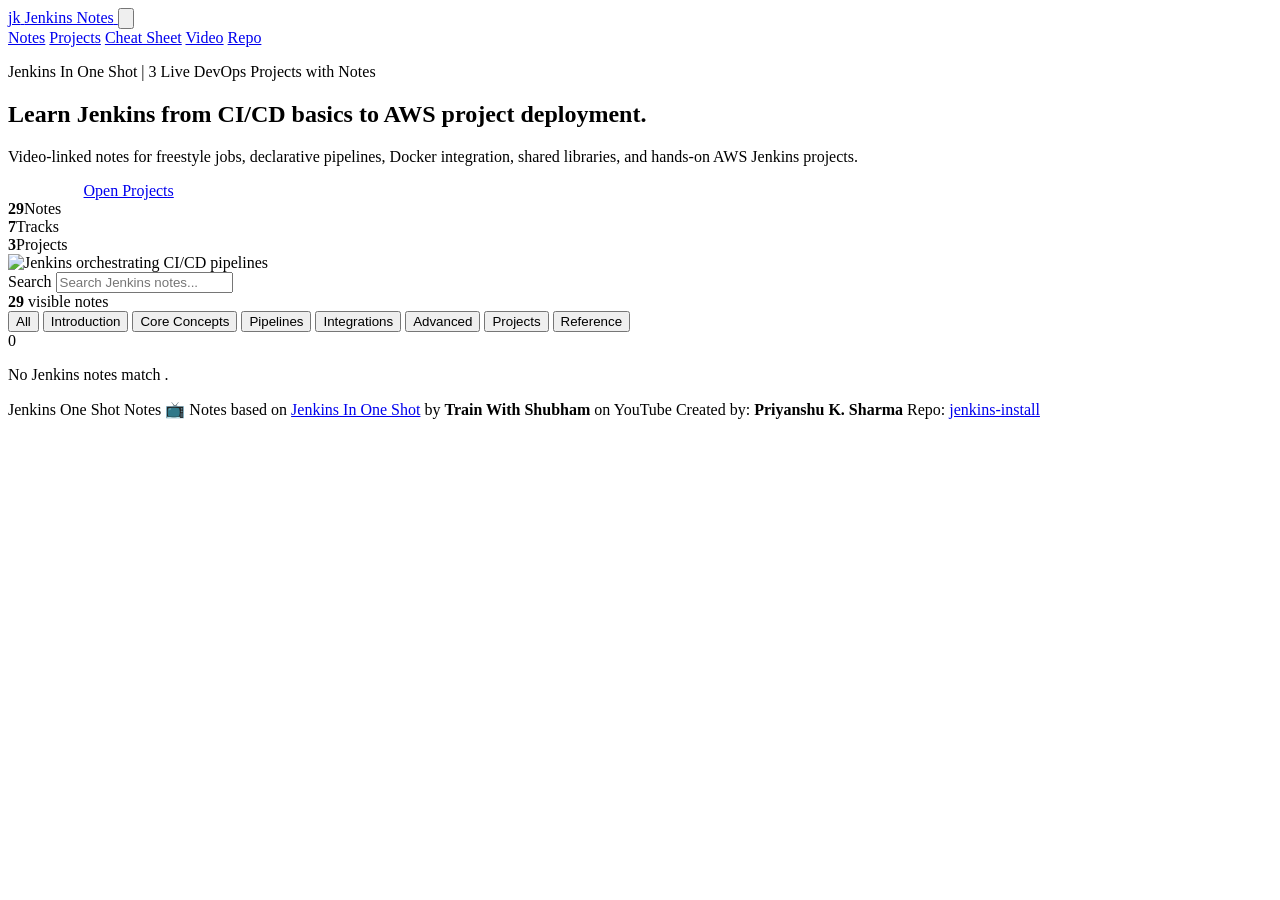
==== commit dd8ced61: "feat: add dynamic note rendering, project management interface, and Jenkins CLI cheat sheet page" ====
--- a/index.html
+++ b/index.html
@@ -1,1704 +1,95 @@
 <!DOCTYPE html>
 <html lang="en">
 <head>
-<meta charset="UTF-8">
-<meta name="viewport" content="width=device-width, initial-scale=1.0">
-<title>Jenkins Notes — One Shot Hindi</title>
-<link rel="preconnect" href="https://fonts.googleapis.com">
-<link href="https://fonts.googleapis.com/css2?family=JetBrains+Mono:wght@400;600;700&family=Outfit:wght@300;400;500;600;700&display=swap" rel="stylesheet">
-<style>
-  :root {
-    --bg: #0c0d0f;
-    --surface: #13161b;
-    --surface2: #1b2028;
-    --surface3: #222832;
-    --border: #2c3340;
-    --border2: #3a4555;
-    --jenkins: #d33833;
-    --jenkins-dim: rgba(211,56,51,0.12);
-    --jenkins-glow: rgba(211,56,51,0.25);
-    --amber: #f59e0b;
-    --cyan: #22d3ee;
-    --green: #4ade80;
-    --blue: #60a5fa;
-    --purple: #a78bfa;
-    --text: #e4e8f0;
-    --text2: #8d98b0;
-    --text3: #4a5568;
-    --mono: 'JetBrains Mono', monospace;
-    --sans: 'Outfit', sans-serif;
-  }
-
-  * { box-sizing: border-box; margin: 0; padding: 0; }
-  html { scroll-behavior: smooth; }
-
-  body {
-    background: var(--bg);
-    color: var(--text);
-    font-family: var(--sans);
-    font-size: 15px;
-    line-height: 1.7;
-    min-height: 100vh;
-  }
-
-  /* Subtle grid bg */
-  body::after {
-    content: '';
-    position: fixed;
-    inset: 0;
-    background-image:
-      linear-gradient(rgba(44,51,64,0.4) 1px, transparent 1px),
-      linear-gradient(90deg, rgba(44,51,64,0.4) 1px, transparent 1px);
-    background-size: 60px 60px;
-    pointer-events: none;
-    z-index: 0;
-    mask-image: radial-gradient(ellipse 100% 100% at 50% 0%, black 20%, transparent 80%);
-    opacity: 0.35;
-  }
-
-  /* ── LAYOUT ── */
-  .layout { display: flex; min-height: 100vh; position: relative; z-index: 1; }
-
-  /* ── SIDEBAR ── */
-  nav {
-    width: 268px;
-    flex-shrink: 0;
-    background: var(--surface);
-    border-right: 1px solid var(--border);
-    position: fixed;
-    top: 0; left: 0;
-    height: 100vh;
-    overflow-y: auto;
-    z-index: 200;
-  }
-
-  .nav-logo {
-    display: flex;
-    align-items: center;
-    gap: 10px;
-    padding: 1.25rem 1.25rem 1rem;
-    border-bottom: 1px solid var(--border);
-  }
-  .nav-logo-icon {
-    width: 34px; height: 34px;
-    background: var(--jenkins);
-    border-radius: 8px;
-    display: flex; align-items: center; justify-content: center;
-    font-size: 16px; flex-shrink: 0;
-  }
-  .nav-logo-text { line-height: 1.2; }
-  .nav-logo-text h1 {
-    font-size: 13px; font-weight: 700;
-    color: var(--text); font-family: var(--mono);
-  }
-  .nav-logo-text p { font-size: 10px; color: var(--text3); font-family: var(--mono); margin-top: 1px; }
-
-  .nav-group { padding: 0.75rem 0 0.25rem; }
-  .nav-group-label {
-    font-size: 9.5px; font-weight: 700;
-    text-transform: uppercase; letter-spacing: 0.12em;
-    color: var(--text3); padding: 0 1.25rem 0.35rem;
-    font-family: var(--mono);
-  }
-  nav a {
-    display: flex; align-items: center; gap: 9px;
-    padding: 0.42rem 1.25rem;
-    color: var(--text2);
-    text-decoration: none;
-    font-size: 13px;
-    border-left: 2px solid transparent;
-    transition: all 0.15s;
-    font-family: var(--sans);
-  }
-  nav a .ico { font-size: 13px; width: 16px; text-align: center; flex-shrink: 0; }
-  nav a:hover, nav a.active {
-    color: var(--text);
-    background: var(--surface2);
-    border-left-color: var(--jenkins);
-  }
-
-  /* ── MAIN ── */
-  main {
-    margin-left: 268px;
-    flex: 1;
-    max-width: 860px;
-    padding: 2.5rem 2.5rem 5rem;
-  }
-
-  /* ── HERO BANNER ── */
-  .hero {
-    background: linear-gradient(135deg, #1a0e0e 0%, #120d1a 50%, #0c1018 100%);
-    border: 1px solid var(--border);
-    border-radius: 14px;
-    padding: 2rem 2rem 1.75rem;
-    margin-bottom: 2.5rem;
-    position: relative;
-    overflow: hidden;
-  }
-  .hero::before {
-    content: '';
-    position: absolute;
-    top: -60px; right: -40px;
-    width: 240px; height: 240px;
-    background: radial-gradient(circle, rgba(211,56,51,0.1) 0%, transparent 70%);
-    pointer-events: none;
-  }
-  .hero::after {
-    content: '';
-    position: absolute;
-    bottom: -40px; left: 30%;
-    width: 300px; height: 200px;
-    background: radial-gradient(circle, rgba(167,139,250,0.05) 0%, transparent 70%);
-    pointer-events: none;
-  }
-  .hero-top { display: flex; align-items: flex-start; gap: 1.25rem; margin-bottom: 1.25rem; }
-  .hero-yt {
-    background: #ff0000;
-    border-radius: 8px; width: 46px; height: 46px;
-    display: flex; align-items: center; justify-content: center;
-    font-size: 18px; color: white; flex-shrink: 0;
-  }
-  .hero-text h2 { font-size: 17px; font-weight: 600; margin-bottom: 4px; line-height: 1.3; }
-  .hero-text p { font-size: 13px; color: var(--text2); }
-  .hero-badges { display: flex; gap: 0.5rem; flex-wrap: wrap; }
-  .badge {
-    font-size: 10.5px; font-weight: 600; padding: 3px 10px;
-    border-radius: 20px; font-family: var(--mono); letter-spacing: 0.04em;
-  }
-  .badge-red    { background: rgba(211,56,51,0.15); color: #f87171; border: 1px solid rgba(211,56,51,0.3); }
-  .badge-amber  { background: rgba(245,158,11,0.1);  color: #fbbf24; border: 1px solid rgba(245,158,11,0.25); }
-  .badge-cyan   { background: rgba(34,211,238,0.1);  color: #67e8f9; border: 1px solid rgba(34,211,238,0.25); }
-  .badge-green  { background: rgba(74,222,128,0.1);  color: #86efac; border: 1px solid rgba(74,222,128,0.25); }
-  .badge-purple { background: rgba(167,139,250,0.1); color: #c4b5fd; border: 1px solid rgba(167,139,250,0.25); }
-
-  /* ── SECTIONS ── */
-  section { margin-bottom: 3rem; scroll-margin-top: 1.5rem; }
-  .sec-head {
-    display: flex; align-items: center; gap: 10px;
-    margin-bottom: 1.25rem;
-    padding-bottom: 0.75rem;
-    border-bottom: 1px solid var(--border);
-  }
-  .sec-num {
-    font-family: var(--mono); font-size: 10px;
-    color: var(--jenkins); background: var(--jenkins-dim);
-    border: 1px solid var(--jenkins-glow);
-    padding: 2px 7px; border-radius: 4px;
-  }
-  .sec-head h2 { font-size: 17px; font-weight: 600; color: var(--text); }
-
-  /* ── CODE BLOCKS ── */
-  pre {
-    background: #080a0d;
-    border: 1px solid var(--border);
-    border-radius: 9px;
-    padding: 1.1rem 1.25rem;
-    overflow-x: auto;
-    margin: 0.75rem 0;
-    position: relative;
-  }
-  pre .file-label {
-    position: absolute; top: 0.55rem; right: 0.85rem;
-    font-size: 9.5px; color: var(--text3);
-    font-family: var(--mono); text-transform: uppercase; letter-spacing: 0.08em;
-  }
-  code {
-    font-family: var(--mono);
-    font-size: 12.5px;
-    color: #c9d1e0;
-    line-height: 1.75;
-  }
-  .kw  { color: #f472b6; }
-  .str { color: #4ade80; }
-  .cmt { color: #3d4f63; font-style: italic; }
-  .fn  { color: #60a5fa; }
-  .val { color: #fb923c; }
-  .var { color: #e879f9; }
-  .good { color: #4ade80; }
-
-  /* ── CARDS ── */
-  .card {
-    background: var(--surface);
-    border: 1px solid var(--border);
-    border-radius: 10px;
-    padding: 1.2rem 1.35rem;
-    margin-bottom: 1rem;
-  }
-  .card-label {
-    font-family: var(--mono); font-size: 10.5px;
-    text-transform: uppercase; letter-spacing: 0.08em;
-    color: var(--jenkins); margin-bottom: 0.6rem;
-  }
-  .card p { color: var(--text2); font-size: 14px; }
-
-  /* ── GRID ── */
-  .grid2 {
-    display: grid;
-    grid-template-columns: repeat(auto-fit, minmax(190px, 1fr));
-    gap: 0.75rem; margin-bottom: 1rem;
-  }
-  .tile {
-    background: var(--surface2);
-    border: 1px solid var(--border);
-    border-radius: 8px; padding: 1rem;
-  }
-  .tile h4 { font-size: 13px; font-weight: 600; color: var(--cyan); margin-bottom: 4px; }
-  .tile p  { font-size: 13px; color: var(--text2); }
-
-  /* ── FLOW STEPS ── */
-  .flow { display: flex; flex-direction: column; margin: 0.75rem 0 1rem; }
-  .flow-item { display: flex; align-items: flex-start; }
-  .flow-track { display: flex; flex-direction: column; align-items: center; width: 36px; flex-shrink: 0; }
-  .flow-dot {
-    width: 28px; height: 28px; border-radius: 50%;
-    background: var(--jenkins); display: flex; align-items: center; justify-content: center;
-    font-size: 11px; font-weight: 700; color: white; flex-shrink: 0;
-    font-family: var(--mono);
-  }
-  .flow-line { width: 2px; flex: 1; min-height: 18px; background: var(--border); margin: 2px 0; }
-  .flow-body { flex: 1; padding: 3px 0 18px 14px; }
-  .flow-body h4 { font-size: 14px; font-weight: 600; color: var(--text); margin-bottom: 2px; }
-  .flow-body p  { font-size: 13px; color: var(--text2); }
-  .flow-body code { background: var(--surface2); padding: 1px 5px; border-radius: 3px; font-size: 11.5px; color: var(--cyan); font-family: var(--mono); }
-
-  /* ── CALLOUTS ── */
-  .note {
-    border-left: 3px solid var(--jenkins);
-    background: var(--jenkins-dim);
-    border-radius: 0 8px 8px 0;
-    padding: 0.8rem 1rem; margin: 0.75rem 0;
-    font-size: 13.5px; color: var(--text2);
-  }
-  .note.warn  { border-color: var(--amber); background: rgba(245,158,11,0.07); }
-  .note.tip   { border-color: var(--green); background: rgba(74,222,128,0.07); }
-  .note.info  { border-color: var(--blue);  background: rgba(96,165,250,0.07); }
-  .note strong { color: var(--text); }
-
-  /* ── TABLE ── */
-  table { width: 100%; border-collapse: collapse; margin: 0.75rem 0; font-size: 13.5px; }
-  th {
-    background: var(--surface2); color: var(--text2);
-    font-weight: 600; text-align: left;
-    padding: 0.6rem 1rem; font-size: 11px;
-    text-transform: uppercase; letter-spacing: 0.05em;
-    border-bottom: 1px solid var(--border);
-  }
-  td { padding: 0.65rem 1rem; border-bottom: 1px solid var(--border); color: var(--text2); vertical-align: top; }
-  tr:hover td { background: rgba(255,255,255,0.015); }
-  td:first-child { color: var(--text); font-weight: 500; font-family: var(--mono); font-size: 12.5px; }
-
-  /* ── INLINE ── */
-  p, li { color: var(--text2); font-size: 14px; }
-  strong { color: var(--text); }
-  p code, li code {
-    background: var(--surface2); padding: 1px 5px; border-radius: 3px;
-    font-size: 12px; color: var(--cyan); font-family: var(--mono);
-  }
-  ul, ol { padding-left: 1.25rem; }
-  li { margin-bottom: 5px; }
-
-  /* ── PIPELINE VISUAL ── */
-  .pipeline-vis {
-    display: flex; align-items: center; gap: 0;
-    overflow-x: auto; padding: 1.25rem 1.25rem;
-    background: #080a0d; border: 1px solid var(--border);
-    border-radius: 9px; margin: 0.75rem 0;
-  }
-  .pipe-stage {
-    display: flex; align-items: center;
-  }
-  .pipe-box {
-    background: var(--surface2); border: 1px solid var(--border2);
-    border-radius: 7px; padding: 0.6rem 1rem;
-    text-align: center; min-width: 90px; flex-shrink: 0;
-    transition: border-color 0.2s;
-  }
-  .pipe-box:hover { border-color: var(--jenkins); }
-  .pipe-box .stage-name { font-family: var(--mono); font-size: 11px; font-weight: 600; color: var(--text); }
-  .pipe-box .stage-icon { font-size: 18px; margin-bottom: 2px; display: block; }
-  .pipe-arrow {
-    font-size: 18px; color: var(--text3);
-    padding: 0 6px; flex-shrink: 0;
-  }
-  .pipe-box.active { border-color: var(--jenkins); background: rgba(211,56,51,0.1); }
-  .pipe-box.active .stage-name { color: var(--jenkins); }
-
-  /* ── PROJECT CARD ── */
-  .project-card {
-    background: var(--surface);
-    border: 1px solid var(--border);
-    border-radius: 10px; padding: 1.25rem;
-    margin-bottom: 1rem;
-    transition: border-color 0.2s;
-  }
-  .project-card:hover { border-color: var(--jenkins); }
-  .project-label { font-family: var(--mono); font-size: 10px; text-transform: uppercase; letter-spacing: 0.1em; color: var(--jenkins); margin-bottom: 6px; }
-  .project-card h3 { font-size: 15px; font-weight: 600; margin-bottom: 8px; }
-  .project-card p  { font-size: 13.5px; color: var(--text2); margin-bottom: 10px; }
-  .tag { display: inline-block; font-size: 11px; padding: 2px 8px; border-radius: 20px; margin: 2px; font-family: var(--mono); background: var(--surface2); color: var(--text3); border: 1px solid var(--border); }
-
-  /* ── SCROLLBAR ── */
-  ::-webkit-scrollbar { width: 6px; }
-  ::-webkit-scrollbar-track { background: transparent; }
-  ::-webkit-scrollbar-thumb { background: var(--border); border-radius: 3px; }
-
-  /* ── RESPONSIVE ── */
-  @media (max-width: 720px) {
-    nav { width: 100%; height: auto; position: static; }
-    main { margin-left: 0; padding: 1.25rem 1rem 3rem; }
-    .layout { flex-direction: column; }
-  }
-</style>
+  <meta charset="UTF-8">
+  <meta name="viewport" content="width=device-width, initial-scale=1.0">
+  <title>Jenkins Notes | One Shot Hindi</title>
+  <meta name="description" content="Multipage Jenkins notes for Jenkins In One Shot with 3 live DevOps projects.">
+  <link rel="preconnect" href="https://fonts.googleapis.com">
+  <link rel="preconnect" href="https://fonts.gstatic.com" crossorigin>
+  <link href="https://fonts.googleapis.com/css2?family=DM+Sans:wght@400;500;600;700&family=Space+Mono:wght@400;700&display=swap" rel="stylesheet">
+  <link rel="icon" href="assets/favicon.svg" type="image/svg+xml">
+  <link rel="stylesheet" href="assets/css/site.css">
 </head>
 <body>
-<div class="layout">
+  <header class="site-header">
+    <a class="brand" href="index.html" aria-label="Jenkins Notes home">
+      <span class="brand-mark" style="background:var(--jenkins);">jk</span>
+      <span>Jenkins Notes</span>
+    </a>
+    <button class="nav-toggle" id="navToggle" aria-label="Toggle navigation" aria-expanded="false" aria-controls="siteNav">
+      <svg viewBox="0 0 18 18" aria-hidden="true">
+        <line x1="1" y1="4" x2="17" y2="4"/>
+        <line x1="1" y1="9" x2="17" y2="9"/>
+        <line x1="1" y1="14" x2="17" y2="14"/>
+      </svg>
+    </button>
+    <nav class="site-nav" id="siteNav" aria-label="Primary navigation">
+      <a class="active" href="index.html">Notes</a>
+      <a href="projects.html">Projects</a>
+      <a href="cheat-sheet.html">Cheat Sheet</a>
+      <a href="https://www.youtube.com/watch?v=XaSdKR2fOU4" target="_blank" rel="noreferrer">Video</a>
+      <a href="https://github.com/itspriyanshuks17/jenkins-install" target="_blank" rel="noreferrer">Repo</a>
+    </nav>
+  </header>
 
-<!-- ═══ SIDEBAR ═══ -->
-<nav>
-  <div class="nav-logo">
-    <div class="nav-logo-icon">⚙</div>
-    <div class="nav-logo-text">
-      <h1>Jenkins Notes</h1>
-      <p>One Shot · Hindi · CI/CD</p>
-    </div>
-  </div>
-
-  <div class="nav-group">
-    <div class="nav-group-label">Introduction</div>
-    <a href="#intro"><span class="ico">🔴</span> What is Jenkins?</a>
-    <a href="#cicd"><span class="ico">🔄</span> CI / CD Concepts</a>
-    <a href="#install"><span class="ico">⚙</span> Installation</a>
-    <a href="#ui"><span class="ico">🖥</span> Jenkins UI Tour</a>
-  </div>
-
-  <div class="nav-group">
-    <div class="nav-group-label">Core Concepts</div>
-    <a href="#jobs"><span class="ico">📋</span> Jobs & Builds</a>
-    <a href="#freestyle"><span class="ico">🛠</span> Freestyle Projects</a>
-    <a href="#pipeline-types"><span class="ico">🔀</span> Pipeline Types</a>
-    <a href="#jenkinsfile"><span class="ico">📄</span> Jenkinsfile</a>
-  </div>
-
-  <div class="nav-group">
-    <div class="nav-group-label">Pipelines</div>
-    <a href="#declarative"><span class="ico">📐</span> Declarative Pipeline</a>
-    <a href="#scripted"><span class="ico">📝</span> Scripted Pipeline</a>
-    <a href="#stages"><span class="ico">🎯</span> Stages & Steps</a>
-    <a href="#agents"><span class="ico">🤖</span> Agents & Nodes</a>
-    <a href="#parallel"><span class="ico">⚡</span> Parallel Execution</a>
-  </div>
-
-  <div class="nav-group">
-    <div class="nav-group-label">Integrations</div>
-    <a href="#git"><span class="ico">🐙</span> Git & GitHub</a>
-    <a href="#webhooks"><span class="ico">🪝</span> Webhooks & Triggers</a>
-    <a href="#docker"><span class="ico">🐳</span> Docker Integration</a>
-    <a href="#credentials"><span class="ico">🔐</span> Credentials & Secrets</a>
-    <a href="#plugins"><span class="ico">🧩</span> Essential Plugins</a>
-  </div>
-
-  <div class="nav-group">
-    <div class="nav-group-label">Advanced</div>
-    <a href="#shared-libs"><span class="ico">📚</span> Shared Libraries</a>
-    <a href="#multibranch"><span class="ico">🌿</span> Multibranch Pipelines</a>
-    <a href="#env-vars"><span class="ico">🌐</span> Env Variables</a>
-    <a href="#notifications"><span class="ico">🔔</span> Notifications</a>
-  </div>
-
-  <div class="nav-group">
-    <div class="nav-group-label">Projects</div>
-    <a href="#project1"><span class="ico">🚀</span> Project 1 · Simple CI</a>
-    <a href="#project2"><span class="ico">🐋</span> Project 2 · Docker CI/CD</a>
-    <a href="#project3"><span class="ico">☁</span> Project 3 · AWS Deploy</a>
-  </div>
-
-  <div class="nav-group">
-    <div class="nav-group-label">Reference</div>
-    <a href="#commands"><span class="ico">💻</span> CLI & Commands</a>
-    <a href="#troubleshoot"><span class="ico">🔍</span> Troubleshooting</a>
-    <a href="#bestpractices"><span class="ico">✅</span> Best Practices</a>
-    <a href="#links"><span class="ico">🔗</span> Repo & Links</a>
-  </div>
-</nav>
-
-<!-- ═══ MAIN ═══ -->
-<main>
-
-  <!-- HERO -->
-  <div class="hero">
-    <div class="hero-top">
-      <div class="hero-yt">▶</div>
-      <div class="hero-text">
-        <h2>Jenkins In One Shot | DevOps Production CI/CD Pipelines</h2>
-        <p>Complete notes — installation, freestyle jobs, declarative pipelines, Docker integration, and 3 live production projects. In Hindi.</p>
+  <section class="hero">
+    <div class="hero-copy">
+      <p class="eyebrow">Jenkins In One Shot | 3 Live DevOps Projects with Notes</p>
+      <h1>Learn Jenkins from CI/CD basics to AWS project deployment.</h1>
+      <p class="hero-sub">
+        Video-linked notes for freestyle jobs, declarative pipelines, Docker integration, shared libraries, and hands-on AWS Jenkins projects.
+      </p>
+      <div class="hero-actions">
+        <a class="btn primary" href="note.html?id=intro" style="background:var(--jenkins); border-color:var(--jenkins); color:white;">Start Notes</a>
+        <a class="btn" href="projects.html">Open Projects</a>
+      </div>
+      <div class="hero-stats" aria-label="Site statistics">
+        <div><strong id="statNotes">29</strong><span>Notes</span></div>
+        <div><strong>7</strong><span>Tracks</span></div>
+        <div><strong>3</strong><span>Projects</span></div>
       </div>
     </div>
-    <div class="hero-badges">
-      <span class="badge badge-red">Hindi</span>
-      <span class="badge badge-amber">Jenkins LTS</span>
-      <span class="badge badge-cyan">Declarative Pipeline</span>
-      <span class="badge badge-green">Docker</span>
-      <span class="badge badge-purple">3 Projects</span>
-    </div>
-  </div>
-
-  <!-- ══════════ SECTION: INTRO ══════════ -->
-  <section id="intro">
-    <div class="sec-head">
-      <span class="sec-num">01</span>
-      <h2>What is Jenkins?</h2>
-    </div>
-    <p style="margin-bottom:1rem;">Jenkins is an open-source, Java-based <strong>automation server</strong> used to automate the build, test, and deployment parts of software development. It is the most widely used CI/CD tool in DevOps and integrates with almost every tool in the ecosystem.</p>
-
-    <div class="grid2">
-      <div class="tile"><h4>Open Source</h4><p>Free, community-driven. 1,800+ plugins available for every use case.</p></div>
-      <div class="tile"><h4>Java-based</h4><p>Requires JDK 11/17. Runs as a war file or system service on any OS.</p></div>
-      <div class="tile"><h4>Plugin Ecosystem</h4><p>Git, Docker, Kubernetes, AWS, Slack — pluggable for any workflow.</p></div>
-      <div class="tile"><h4>Pipeline as Code</h4><p>Define your entire CI/CD workflow in a <code>Jenkinsfile</code> stored in your repo.</p></div>
-      <div class="tile"><h4>Master–Agent</h4><p>Distribute builds across multiple agents — Linux, Windows, Docker, cloud.</p></div>
-      <div class="tile"><h4>Triggers</h4><p>GitHub webhooks, SCM polling, cron schedules, or manual triggers.</p></div>
-    </div>
-
-    <div class="note info">
-      <strong>Jenkins vs GitHub Actions:</strong> Jenkins is self-hosted, fully customizable, and free at scale. GitHub Actions is cloud-native and simpler. Jenkins is preferred when you need full control, on-prem infra, or complex multi-stage pipelines.
+    <div class="hero-illustration" aria-hidden="true">
+      <img src="assets/hero-illustration.png" alt="Jenkins orchestrating CI/CD pipelines">
     </div>
   </section>
 
-  <!-- ══════════ SECTION: CI/CD ══════════ -->
-  <section id="cicd">
-    <div class="sec-head">
-      <span class="sec-num">02</span>
-      <h2>CI / CD Concepts</h2>
-    </div>
-
-    <table>
-      <tr><th>Concept</th><th>Full Form</th><th>What Happens</th></tr>
-      <tr><td>CI</td><td>Continuous Integration</td><td>Code pushed → auto build + auto tests run. Catch bugs early.</td></tr>
-      <tr><td>CD</td><td>Continuous Delivery</td><td>Tested code auto-packaged and ready for deployment (manual trigger).</td></tr>
-      <tr><td>CD</td><td>Continuous Deployment</td><td>Fully automated — tested code goes straight to production, no human approval.</td></tr>
-    </table>
-
-    <div class="pipeline-vis">
-      <div class="pipe-stage">
-        <div class="pipe-box"><span class="stage-icon">💻</span><span class="stage-name">Code Push</span></div>
-        <div class="pipe-arrow">→</div>
-      </div>
-      <div class="pipe-stage">
-        <div class="pipe-box active"><span class="stage-icon">🔨</span><span class="stage-name">Build</span></div>
-        <div class="pipe-arrow">→</div>
-      </div>
-      <div class="pipe-stage">
-        <div class="pipe-box active"><span class="stage-icon">🧪</span><span class="stage-name">Test</span></div>
-        <div class="pipe-arrow">→</div>
-      </div>
-      <div class="pipe-stage">
-        <div class="pipe-box active"><span class="stage-icon">📦</span><span class="stage-name">Package</span></div>
-        <div class="pipe-arrow">→</div>
-      </div>
-      <div class="pipe-stage">
-        <div class="pipe-box"><span class="stage-icon">✅</span><span class="stage-name">Deploy</span></div>
-      </div>
-    </div>
-
-    <div class="note tip">
-      <strong>Key Insight:</strong> CI is about integrating code frequently (multiple times/day). CD is about keeping software in a deployable state at all times. Jenkins automates every step in this pipeline.
-    </div>
+  <section class="toolbar" aria-label="Notes search and filters">
+    <label class="search-box" for="searchInput">
+      <span>Search</span>
+      <input id="searchInput" type="search" placeholder="Search Jenkins notes..." autocomplete="off">
+    </label>
+    <div class="visible-count"><strong id="visibleCount">29</strong> visible notes</div>
   </section>
 
-  <!-- ══════════ SECTION: INSTALL ══════════ -->
-  <section id="install">
-    <div class="sec-head">
-      <span class="sec-num">03</span>
-      <h2>Installation</h2>
-    </div>
+  <div class="filter-bar" id="filterBar" aria-label="Note category filters">
+    <button class="filter-btn active" data-cat="all">All</button>
+    <button class="filter-btn" data-cat="introduction">Introduction</button>
+    <button class="filter-btn" data-cat="core_concepts">Core Concepts</button>
+    <button class="filter-btn" data-cat="pipelines">Pipelines</button>
+    <button class="filter-btn" data-cat="integrations">Integrations</button>
+    <button class="filter-btn" data-cat="advanced">Advanced</button>
+    <button class="filter-btn" data-cat="projects">Projects</button>
+    <button class="filter-btn" data-cat="reference">Reference</button>
+  </div>
 
-    <div class="card">
-      <div class="card-label">Step 1 — Install Java (Required)</div>
-      <pre><code><span class="cmt"># Update packages and install JDK 17</span>
-sudo apt update
-sudo apt install -y fontconfig openjdk-17-jre
+  <main class="catalog" id="notesCatalog" aria-live="polite"></main>
 
-<span class="cmt"># Verify</span>
-java -version
-<span class="cmt"># openjdk version "17.x.x" ...</span></code></pre>
-    </div>
+  <div class="no-results" id="noResults">
+    <div class="empty-mark">0</div>
+    <p>No Jenkins notes match <strong id="noResultsQuery"></strong>.</p>
+  </div>
 
-    <div class="card">
-      <div class="card-label">Step 2 — Install Jenkins (Ubuntu/Debian)</div>
-      <pre><code><span class="cmt"># Add Jenkins GPG key</span>
-sudo wget -O /usr/share/keyrings/jenkins-keyring.asc \
-  https://pkg.jenkins.io/debian-stable/jenkins.io-2023.key
+  <footer class="site-footer">
+    <span>Jenkins One Shot Notes</span>
+    <span class="footer-credit">📺 Notes based on <a href="https://www.youtube.com/watch?v=XaSdKR2fOU4" target="_blank" rel="noreferrer">Jenkins In One Shot</a> by <strong>Train With Shubham</strong> on YouTube</span>
+    <span>Created by: <strong>Priyanshu K. Sharma</strong></span>
+    <span>Repo: <a href="https://github.com/itspriyanshuks17/jenkins-install" target="_blank" rel="noreferrer">jenkins-install</a></span>
+  </footer>
 
-<span class="cmt"># Add Jenkins repo</span>
-echo "deb [signed-by=/usr/share/keyrings/jenkins-keyring.asc] \
-  https://pkg.jenkins.io/debian-stable binary/" | \
-  sudo tee /etc/apt/sources.list.d/jenkins.list > /dev/null
-
-<span class="cmt"># Install</span>
-sudo apt update
-sudo apt install -y jenkins
-
-<span class="cmt"># Start and enable service</span>
-sudo systemctl start jenkins
-sudo systemctl enable jenkins
-sudo systemctl status jenkins</code></pre>
-    </div>
-
-    <div class="card">
-      <div class="card-label">Step 3 — First Login Setup</div>
-      <pre><code><span class="cmt"># Get the initial admin password</span>
-sudo cat /var/lib/jenkins/secrets/initialAdminPassword
-
-<span class="cmt"># Open browser → http://your-server-ip:8080
-# Paste the password → Install suggested plugins → Create admin user</span></code></pre>
-    </div>
-
-    <div class="card">
-      <div class="card-label">Open Port 8080 (AWS EC2)</div>
-      <pre><code><span class="cmt"># In AWS Security Group, add inbound rule:</span>
-Type: Custom TCP
-Port: 8080
-Source: 0.0.0.0/0   <span class="cmt"># or your IP for security</span></code></pre>
-    </div>
-
-    <div class="note warn">
-      <strong>Production tip:</strong> Always run Jenkins behind an Nginx reverse proxy with HTTPS (port 443). Never expose port 8080 directly in production.
-    </div>
-  </section>
-
-  <!-- ══════════ SECTION: UI ══════════ -->
-  <section id="ui">
-    <div class="sec-head">
-      <span class="sec-num">04</span>
-      <h2>Jenkins UI Tour</h2>
-    </div>
-
-    <table>
-      <tr><th>UI Element</th><th>What it does</th></tr>
-      <tr><td>Dashboard</td><td>Home page — lists all jobs with build status, health, and last run time</td></tr>
-      <tr><td>New Item</td><td>Create a new job (Freestyle, Pipeline, Multibranch, Folder)</td></tr>
-      <tr><td>Manage Jenkins</td><td>Global settings — plugins, credentials, nodes, security, tools</td></tr>
-      <tr><td>Build Queue</td><td>Jobs waiting to run (if all executors are busy)</td></tr>
-      <tr><td>Build Executor Status</td><td>Shows running builds on controller and agents</td></tr>
-      <tr><td>Blue Ocean</td><td>Modern UI for visualizing pipeline stages (install the plugin)</td></tr>
-      <tr><td>Console Output</td><td>Real-time log of each build — your primary debugging window</td></tr>
-      <tr><td>Workspace</td><td>Directory on the agent where source code is checked out during a build</td></tr>
-    </table>
-
-    <div class="note">
-      <strong>Build Status Colors:</strong> 🔵 Blue = Success, 🔴 Red = Failed, 🟡 Yellow = Unstable (tests failed), ⬜ Grey = Never built / Disabled, 🔄 Blinking = Running
-    </div>
-  </section>
-
-  <!-- ══════════ SECTION: JOBS ══════════ -->
-  <section id="jobs">
-    <div class="sec-head">
-      <span class="sec-num">05</span>
-      <h2>Jobs & Builds</h2>
-    </div>
-
-    <p style="margin-bottom:1rem;">A <strong>Job</strong> (or Item) is a runnable task in Jenkins. Each execution of a job is called a <strong>Build</strong>, numbered incrementally (#1, #2, #3…).</p>
-
-    <div class="grid2">
-      <div class="tile"><h4>Freestyle Project</h4><p>GUI-configured job. Good for simple shell scripts and basic pipelines.</p></div>
-      <div class="tile"><h4>Pipeline</h4><p>Code-defined job using a Jenkinsfile. The standard for production.</p></div>
-      <div class="tile"><h4>Multibranch Pipeline</h4><p>Auto-creates pipelines for each branch in a Git repo.</p></div>
-      <div class="tile"><h4>Folder</h4><p>Organizes jobs into groups. Each folder has its own credentials and views.</p></div>
-    </div>
-
-    <table>
-      <tr><th>Build Concept</th><th>Description</th></tr>
-      <tr><td>#BUILD_NUMBER</td><td>Auto-incremented integer for each run of a job</td></tr>
-      <tr><td>Artifact</td><td>File produced by a build (JAR, Docker image, ZIP) and saved for later use</td></tr>
-      <tr><td>Workspace</td><td>Temp directory on the agent where the build runs and files are checked out</td></tr>
-      <tr><td>Upstream / Downstream</td><td>Job A triggers Job B — A is upstream, B is downstream</td></tr>
-      <tr><td>Parameter</td><td>User-provided input to a build (string, boolean, choice, credentials)</td></tr>
-    </table>
-  </section>
-
-  <!-- ══════════ SECTION: FREESTYLE ══════════ -->
-  <section id="freestyle">
-    <div class="sec-head">
-      <span class="sec-num">06</span>
-      <h2>Freestyle Projects</h2>
-    </div>
-
-    <p style="margin-bottom:1rem;">Freestyle is the simplest job type — configured entirely through the Jenkins UI. Good for learning and simple tasks, but Pipeline-as-Code is preferred in production.</p>
-
-    <div class="flow">
-      <div class="flow-item">
-        <div class="flow-track"><div class="flow-dot">1</div><div class="flow-line"></div></div>
-        <div class="flow-body"><h4>New Item → Freestyle Project</h4><p>Give it a name and select Freestyle Project.</p></div>
-      </div>
-      <div class="flow-item">
-        <div class="flow-track"><div class="flow-dot">2</div><div class="flow-line"></div></div>
-        <div class="flow-body"><h4>Source Code Management</h4><p>Select Git, enter repo URL, add credentials, choose branch (<code>*/main</code>).</p></div>
-      </div>
-      <div class="flow-item">
-        <div class="flow-track"><div class="flow-dot">3</div><div class="flow-line"></div></div>
-        <div class="flow-body"><h4>Build Triggers</h4><p>Choose when to run: Poll SCM, GitHub webhook, Build periodically (cron), or Manual.</p></div>
-      </div>
-      <div class="flow-item">
-        <div class="flow-track"><div class="flow-dot">4</div><div class="flow-line"></div></div>
-        <div class="flow-body"><h4>Build Steps</h4><p>Execute shell commands — <code>npm install</code>, <code>mvn test</code>, <code>docker build</code>, etc.</p></div>
-      </div>
-      <div class="flow-item">
-        <div class="flow-track"><div class="flow-dot">5</div></div>
-        <div class="flow-body"><h4>Post-build Actions</h4><p>Archive artifacts, send email notifications, trigger another job, publish test results.</p></div>
-      </div>
-    </div>
-  </section>
-
-  <!-- ══════════ SECTION: PIPELINE TYPES ══════════ -->
-  <section id="pipeline-types">
-    <div class="sec-head">
-      <span class="sec-num">07</span>
-      <h2>Pipeline Types</h2>
-    </div>
-
-    <table>
-      <tr><th>Type</th><th>Syntax</th><th>Best For</th></tr>
-      <tr><td>Declarative</td><td>Structured, predefined blocks</td><td>Most teams — readable, enforces best practices, easier to learn</td></tr>
-      <tr><td>Scripted</td><td>Full Groovy code, <code>node{}</code> block</td><td>Complex custom logic, legacy pipelines, maximum flexibility</td></tr>
-      <tr><td>Multibranch</td><td>Auto-detects Jenkinsfiles per branch</td><td>Teams using GitFlow / feature branches — auto PR pipelines</td></tr>
-      <tr><td>Shared Library</td><td>Reusable Groovy in a separate repo</td><td>Large orgs — DRY pipeline code across 20+ repos</td></tr>
-    </table>
-
-    <div class="note tip">
-      <strong>Rule of thumb:</strong> Always start with Declarative. Move to Scripted only when you hit a limitation. Use Shared Libraries when you find yourself copy-pasting Jenkinsfiles.
-    </div>
-  </section>
-
-  <!-- ══════════ SECTION: JENKINSFILE ══════════ -->
-  <section id="jenkinsfile">
-    <div class="sec-head">
-      <span class="sec-num">08</span>
-      <h2>Jenkinsfile</h2>
-    </div>
-
-    <p style="margin-bottom:1rem;">A <strong>Jenkinsfile</strong> is a text file stored in the root of your Git repository that defines the entire CI/CD pipeline as code. This enables versioning, code review, and reproducibility.</p>
-
-    <div class="card">
-      <div class="card-label">Minimal Declarative Jenkinsfile</div>
-      <pre><span class="file-label">Jenkinsfile</span><code><span class="kw">pipeline</span> {
-  <span class="kw">agent</span> any             <span class="cmt">// run on any available agent</span>
-
-  <span class="kw">stages</span> {
-    <span class="kw">stage</span>(<span class="str">'Checkout'</span>) {
-      <span class="kw">steps</span> {
-        git branch: <span class="str">'main'</span>, url: <span class="str">'https://github.com/user/repo.git'</span>
-      }
-    }
-    <span class="kw">stage</span>(<span class="str">'Build'</span>) {
-      <span class="kw">steps</span> {
-        sh <span class="str">'npm install'</span>
-      }
-    }
-    <span class="kw">stage</span>(<span class="str">'Test'</span>) {
-      <span class="kw">steps</span> {
-        sh <span class="str">'npm test'</span>
-      }
-    }
-    <span class="kw">stage</span>(<span class="str">'Deploy'</span>) {
-      <span class="kw">steps</span> {
-        sh <span class="str">'./deploy.sh'</span>
-      }
-    }
-  }
-
-  <span class="kw">post</span> {
-    <span class="kw">success</span> { echo <span class="str">'Pipeline succeeded!'</span> }
-    <span class="kw">failure</span> { echo <span class="str">'Pipeline failed!'</span> }
-    <span class="kw">always</span>  { cleanWs() }   <span class="cmt">// clean workspace after every run</span>
-  }
-}</code></pre>
-    </div>
-
-    <div class="note">
-      <strong>Where to put it:</strong> File named exactly <code>Jenkinsfile</code> (capital J, no extension) in the root of your repository. Jenkins finds it automatically when you configure the Pipeline job.
-    </div>
-  </section>
-
-  <!-- ══════════ SECTION: DECLARATIVE ══════════ -->
-  <section id="declarative">
-    <div class="sec-head">
-      <span class="sec-num">09</span>
-      <h2>Declarative Pipeline — Full Reference</h2>
-    </div>
-
-    <div class="card">
-      <div class="card-label">Full Declarative Syntax</div>
-      <pre><code><span class="kw">pipeline</span> {
-  <span class="kw">agent</span> { label <span class="str">'linux'</span> }   <span class="cmt">// or: any, none, docker{}</span>
-
-  <span class="kw">environment</span> {             <span class="cmt">// pipeline-wide env vars</span>
-    APP_NAME = <span class="str">'my-app'</span>
-    DOCKER_REGISTRY = <span class="str">'docker.io/myuser'</span>
-  }
-
-  <span class="kw">options</span> {
-    timeout(time: <span class="val">30</span>, unit: <span class="str">'MINUTES'</span>)
-    buildDiscarder(logRotator(numToKeepStr: <span class="str">'10'</span>))
-    disableConcurrentBuilds()
-  }
-
-  <span class="kw">parameters</span> {
-    string(name: <span class="str">'DEPLOY_ENV'</span>, defaultValue: <span class="str">'staging'</span>, description: <span class="str">'Target env'</span>)
-    booleanParam(name: <span class="str">'RUN_TESTS'</span>, defaultValue: <span class="val">true</span>)
-  }
-
-  <span class="kw">stages</span> {
-    <span class="kw">stage</span>(<span class="str">'Build'</span>) {
-      <span class="kw">steps</span> {
-        sh <span class="str">'mvn clean package -DskipTests'</span>
-      }
-    }
-
-    <span class="kw">stage</span>(<span class="str">'Test'</span>) {
-      <span class="kw">when</span> { expression { params.RUN_TESTS == <span class="val">true</span> } }
-      <span class="kw">steps</span> {
-        sh <span class="str">'mvn test'</span>
-        junit <span class="str">'**/target/surefire-reports/*.xml'</span>
-      }
-    }
-
-    <span class="kw">stage</span>(<span class="str">'Deploy'</span>) {
-      <span class="kw">when</span> { branch <span class="str">'main'</span> }
-      <span class="kw">steps</span> {
-        sh <span class="str">"./deploy.sh ${params.DEPLOY_ENV}"</span>
-      }
-    }
-  }
-
-  <span class="kw">post</span> {
-    <span class="kw">always</span>   { archiveArtifacts artifacts: <span class="str">'**/target/*.jar'</span> }
-    <span class="kw">failure</span>  { mail to: <span class="str">'team@co.com'</span>, subject: <span class="str">"FAILED: ${env.JOB_NAME}"</span> }
-    <span class="kw">success</span>  { echo <span class="str">'All good!'</span> }
-    <span class="kw">unstable</span> { echo <span class="str">'Tests are failing!'</span> }
-  }
-}</code></pre>
-    </div>
-
-    <table>
-      <tr><th>Block</th><th>Purpose</th></tr>
-      <tr><td>agent</td><td>Where the pipeline/stage runs (any, none, label, docker)</td></tr>
-      <tr><td>environment</td><td>Define env vars accessible as <code>env.VAR_NAME</code> throughout</td></tr>
-      <tr><td>options</td><td>Pipeline behaviour — timeouts, log rotation, concurrent builds</td></tr>
-      <tr><td>parameters</td><td>Input values users can provide before running the build</td></tr>
-      <tr><td>stages</td><td>Container for all stage blocks</td></tr>
-      <tr><td>stage('name')</td><td>A logical step — shown as a column in the pipeline view</td></tr>
-      <tr><td>steps</td><td>The actual commands/actions inside a stage</td></tr>
-      <tr><td>when</td><td>Conditional execution — branch name, env var, expression, etc.</td></tr>
-      <tr><td>post</td><td>Actions after pipeline finishes — always, success, failure, unstable, changed</td></tr>
-    </table>
-  </section>
-
-  <!-- ══════════ SECTION: SCRIPTED ══════════ -->
-  <section id="scripted">
-    <div class="sec-head">
-      <span class="sec-num">10</span>
-      <h2>Scripted Pipeline</h2>
-    </div>
-
-    <p style="margin-bottom:1rem;">Scripted pipelines use full Groovy syntax inside a <code>node{}</code> block. More powerful but more complex — good for advanced conditional logic and loops.</p>
-
-    <div class="card">
-      <div class="card-label">Scripted Pipeline Example</div>
-      <pre><code><span class="kw">node</span>(<span class="str">'linux'</span>) {               <span class="cmt">// run on agent with label 'linux'</span>
-  <span class="kw">def</span> appName = <span class="str">'my-app'</span>
-  <span class="kw">def</span> version = <span class="str">''</span>
-
-  <span class="kw">stage</span>(<span class="str">'Checkout'</span>) {
-    checkout scm
-    version = sh(script: <span class="str">'git rev-parse --short HEAD'</span>, returnStdout: <span class="val">true</span>).trim()
-  }
-
-  <span class="kw">stage</span>(<span class="str">'Build'</span>) {
-    sh <span class="str">"docker build -t ${appName}:${version} ."</span>
-  }
-
-  <span class="kw">try</span> {
-    <span class="kw">stage</span>(<span class="str">'Test'</span>) {
-      sh <span class="str">'npm test'</span>
-    }
-  } <span class="kw">catch</span> (err) {
-    echo <span class="str">"Tests failed: ${err}"</span>
-    currentBuild.result = <span class="str">'UNSTABLE'</span>
-  }
-
-  <span class="kw">if</span> (env.BRANCH_NAME == <span class="str">'main'</span>) {
-    <span class="kw">stage</span>(<span class="str">'Deploy'</span>) {
-      sh <span class="str">"./deploy.sh ${version}"</span>
-    }
-  }
-}</code></pre>
-    </div>
-  </section>
-
-  <!-- ══════════ SECTION: STAGES ══════════ -->
-  <section id="stages">
-    <div class="sec-head">
-      <span class="sec-num">11</span>
-      <h2>Stages & Steps — Common Commands</h2>
-    </div>
-
-    <div class="card">
-      <div class="card-label">Common step() commands</div>
-      <pre><code><span class="cmt">// Shell commands</span>
-sh <span class="str">'echo hello'</span>
-sh(script: <span class="str">'ls -la'</span>, returnStdout: <span class="val">true</span>).trim()
-
-<span class="cmt">// Git</span>
-git url: <span class="str">'https://github.com/user/repo'</span>, branch: <span class="str">'main'</span>
-checkout scm                   <span class="cmt">// use SCM configured in job</span>
-
-<span class="cmt">// Environment</span>
-withEnv([<span class="str">'MY_VAR=hello'</span>]) { sh <span class="str">'echo $MY_VAR'</span> }
-
-<span class="cmt">// Credentials injection</span>
-withCredentials([usernamePassword(
-  credentialsId: <span class="str">'docker-creds'</span>,
-  usernameVariable: <span class="str">'USER'</span>,
-  passwordVariable: <span class="str">'PASS'</span>
-)]) {
-  sh <span class="str">'docker login -u $USER -p $PASS'</span>
-}
-
-<span class="cmt">// Artifacts</span>
-archiveArtifacts artifacts: <span class="str">'**/*.jar'</span>, fingerprint: <span class="val">true</span>
-stash includes: <span class="str">'dist/**'</span>, name: <span class="str">'build-output'</span>
-unstash <span class="str">'build-output'</span>
-
-<span class="cmt">// Input / approval gate</span>
-input message: <span class="str">'Deploy to production?'</span>, ok: <span class="str">'Deploy'</span>
-
-<span class="cmt">// Sleep</span>
-sleep time: <span class="val">5</span>, unit: <span class="str">'SECONDS'</span></code></pre>
-    </div>
-  </section>
-
-  <!-- ══════════ SECTION: AGENTS ══════════ -->
-  <section id="agents">
-    <div class="sec-head">
-      <span class="sec-num">12</span>
-      <h2>Agents & Nodes</h2>
-    </div>
-
-    <p style="margin-bottom:1rem;">Jenkins uses a <strong>Controller</strong> (master) to schedule jobs and one or more <strong>Agents</strong> (workers) to run them. This enables distributed, parallel builds.</p>
-
-    <div class="card">
-      <div class="card-label">Agent Directive Options</div>
-      <pre><code><span class="cmt">// Run on any available agent</span>
-<span class="kw">agent</span> any
-
-<span class="cmt">// Run on controller (not recommended for heavy builds)</span>
-<span class="kw">agent</span> none
-
-<span class="cmt">// Run on agent with a specific label</span>
-<span class="kw">agent</span> { label <span class="str">'linux && docker'</span> }
-
-<span class="cmt">// Run inside a Docker container</span>
-<span class="kw">agent</span> {
-  docker {
-    image <span class="str">'node:18-alpine'</span>
-    args  <span class="str">'-v /tmp:/tmp'</span>
-  }
-}
-
-<span class="cmt">// Per-stage agent (when pipeline agent is none)</span>
-<span class="kw">stage</span>(<span class="str">'Build'</span>) {
-  <span class="kw">agent</span> { label <span class="str">'build-server'</span> }
-  <span class="kw">steps</span> { sh <span class="str">'make build'</span> }
-}</code></pre>
-    </div>
-
-    <div class="note info">
-      <strong>Adding an Agent:</strong> Manage Jenkins → Manage Nodes → New Node → Set labels, Remote root, Launch method (SSH or JNLP). Install Java on the agent first.
-    </div>
-  </section>
-
-  <!-- ══════════ SECTION: PARALLEL ══════════ -->
-  <section id="parallel">
-    <div class="sec-head">
-      <span class="sec-num">13</span>
-      <h2>Parallel Execution</h2>
-    </div>
-
-    <p style="margin-bottom:1rem;">Run multiple stages simultaneously to cut pipeline time — e.g., run Unit Tests and Integration Tests at the same time.</p>
-
-    <div class="card">
-      <div class="card-label">Parallel Stages</div>
-      <pre><code><span class="kw">stage</span>(<span class="str">'Test'</span>) {
-  <span class="kw">parallel</span> {
-    <span class="kw">stage</span>(<span class="str">'Unit Tests'</span>) {
-      <span class="kw">agent</span> { label <span class="str">'linux'</span> }
-      <span class="kw">steps</span> { sh <span class="str">'npm run test:unit'</span> }
-    }
-    <span class="kw">stage</span>(<span class="str">'Integration Tests'</span>) {
-      <span class="kw">agent</span> { label <span class="str">'linux'</span> }
-      <span class="kw">steps</span> { sh <span class="str">'npm run test:integration'</span> }
-    }
-    <span class="kw">stage</span>(<span class="str">'Lint'</span>) {
-      <span class="kw">agent</span> { label <span class="str">'linux'</span> }
-      <span class="kw">steps</span> { sh <span class="str">'npm run lint'</span> }
-    }
-  }
-}
-
-<span class="cmt">// Fail fast: stop all parallel branches if one fails</span>
-<span class="kw">stage</span>(<span class="str">'Parallel Tests'</span>) {
-  failFast <span class="val">true</span>
-  <span class="kw">parallel</span> { ... }
-}</code></pre>
-    </div>
-  </section>
-
-  <!-- ══════════ SECTION: GIT ══════════ -->
-  <section id="git">
-    <div class="sec-head">
-      <span class="sec-num">14</span>
-      <h2>Git & GitHub Integration</h2>
-    </div>
-
-    <div class="card">
-      <div class="card-label">Connecting Jenkins to GitHub</div>
-      <pre><code><span class="cmt">// 1. Install Git plugin (usually pre-installed)
-// 2. Manage Jenkins → Global Tool Configuration → Git → Set path
-
-// 3. In Pipeline job: Pipeline script from SCM
-//    SCM: Git
-//    Repository URL: https://github.com/user/repo.git
-//    Credentials: add GitHub token or SSH key
-//    Branch: */main
-
-// 4. In Jenkinsfile — checkout is automatic with:
-checkout scm</span></code></pre>
-    </div>
-
-    <div class="card">
-      <div class="card-label">Using GitHub Personal Access Token</div>
-      <pre><code><span class="cmt">// In GitHub: Settings → Developer Settings → Personal Access Tokens
-// Scope needed: repo (full control of private repos)
-
-// In Jenkins: Manage Credentials → Add Credential
-// Kind: Username with password
-// Username: your-github-username
-// Password: your-PAT-token
-// ID: github-creds  ← reference this ID in Jenkinsfile</span></code></pre>
-    </div>
-  </section>
-
-  <!-- ══════════ SECTION: WEBHOOKS ══════════ -->
-  <section id="webhooks">
-    <div class="sec-head">
-      <span class="sec-num">15</span>
-      <h2>Webhooks & Triggers</h2>
-    </div>
-
-    <div class="flow">
-      <div class="flow-item">
-        <div class="flow-track"><div class="flow-dot">1</div><div class="flow-line"></div></div>
-        <div class="flow-body"><h4>Install GitHub Integration Plugin</h4><p>Manage Jenkins → Plugins → Available → search "GitHub Integration" → Install.</p></div>
-      </div>
-      <div class="flow-item">
-        <div class="flow-track"><div class="flow-dot">2</div><div class="flow-line"></div></div>
-        <div class="flow-body"><h4>Enable GitHub hook trigger in Job</h4><p>Job → Configure → Build Triggers → ✅ <strong>GitHub hook trigger for GITScm polling</strong>.</p></div>
-      </div>
-      <div class="flow-item">
-        <div class="flow-track"><div class="flow-dot">3</div><div class="flow-line"></div></div>
-        <div class="flow-body"><h4>Add Webhook in GitHub</h4><p>Repo → Settings → Webhooks → Add Webhook → Payload URL: <code>http://your-jenkins-ip:8080/github-webhook/</code> → Content type: <code>application/json</code> → Select events: Push.</p></div>
-      </div>
-      <div class="flow-item">
-        <div class="flow-track"><div class="flow-dot">4</div></div>
-        <div class="flow-body"><h4>Test it</h4><p>Push a commit to your repo — Jenkins should auto-trigger within seconds.</p></div>
-      </div>
-    </div>
-
-    <table>
-      <tr><th>Trigger Type</th><th>Config</th><th>Use Case</th></tr>
-      <tr><td>GitHub Webhook</td><td>GitHub → Webhooks</td><td>Instant trigger on push/PR — fastest, recommended</td></tr>
-      <tr><td>Poll SCM</td><td><code>H/5 * * * *</code> (every 5 min)</td><td>When webhooks not available (no public IP)</td></tr>
-      <tr><td>Cron Schedule</td><td><code>0 2 * * *</code> (nightly 2am)</td><td>Nightly builds, scheduled reports</td></tr>
-      <tr><td>Upstream Job</td><td>Build after other projects built</td><td>Sequential dependent pipelines</td></tr>
-      <tr><td>Manual</td><td>Build Now button</td><td>On-demand triggered deploys</td></tr>
-    </table>
-  </section>
-
-  <!-- ══════════ SECTION: DOCKER ══════════ -->
-  <section id="docker">
-    <div class="sec-head">
-      <span class="sec-num">16</span>
-      <h2>Docker Integration</h2>
-    </div>
-
-    <div class="note warn">
-      <strong>Pre-requisite:</strong> Docker must be installed on the Jenkins agent. Add the <code>jenkins</code> user to the docker group: <code>sudo usermod -aG docker jenkins</code>, then restart Jenkins.
-    </div>
-
-    <div class="card">
-      <div class="card-label">Build & Push Docker Image in Pipeline</div>
-      <pre><code><span class="kw">pipeline</span> {
-  <span class="kw">agent</span> any
-  <span class="kw">environment</span> {
-    DOCKER_IMAGE = <span class="str">"myuser/my-app:${BUILD_NUMBER}"</span>
-  }
-  <span class="kw">stages</span> {
-    <span class="kw">stage</span>(<span class="str">'Build Image'</span>) {
-      <span class="kw">steps</span> {
-        sh <span class="str">"docker build -t ${DOCKER_IMAGE} ."</span>
-      }
-    }
-    <span class="kw">stage</span>(<span class="str">'Push to DockerHub'</span>) {
-      <span class="kw">steps</span> {
-        withCredentials([usernamePassword(
-          credentialsId: <span class="str">'dockerhub-creds'</span>,
-          usernameVariable: <span class="str">'DOCKER_USER'</span>,
-          passwordVariable: <span class="str">'DOCKER_PASS'</span>
-        )]) {
-          sh <span class="str">"""
-            echo $DOCKER_PASS | docker login -u $DOCKER_USER --password-stdin
-            docker push ${DOCKER_IMAGE}
-            docker logout
-          """</span>
-        }
-      }
-    }
-    <span class="kw">stage</span>(<span class="str">'Deploy Container'</span>) {
-      <span class="kw">steps</span> {
-        sh <span class="str">"""
-          docker stop my-app || true
-          docker rm   my-app || true
-          docker run -d --name my-app -p 8000:8000 ${DOCKER_IMAGE}
-        """</span>
-      }
-    }
-  }
-  <span class="kw">post</span> {
-    <span class="kw">always</span> { sh <span class="str">"docker rmi ${DOCKER_IMAGE} || true"</span> }
-  }
-}</code></pre>
-    </div>
-  </section>
-
-  <!-- ══════════ SECTION: CREDENTIALS ══════════ -->
-  <section id="credentials">
-    <div class="sec-head">
-      <span class="sec-num">17</span>
-      <h2>Credentials & Secrets</h2>
-    </div>
-
-    <table>
-      <tr><th>Credential Type</th><th>Use Case</th></tr>
-      <tr><td>Username with password</td><td>Docker Hub, GitHub PAT, database credentials</td></tr>
-      <tr><td>SSH Username with private key</td><td>SSH into servers, Git over SSH</td></tr>
-      <tr><td>Secret text</td><td>API tokens, Slack webhooks, any single secret string</td></tr>
-      <tr><td>Secret file</td><td>Kubeconfig, .env files, certificate PEM files</td></tr>
-      <tr><td>Certificate (PKCS#12)</td><td>Code signing, SSL client certificates</td></tr>
-    </table>
-
-    <div class="card">
-      <div class="card-label">Using Credentials in Jenkinsfile</div>
-      <pre><code><span class="cmt">// Secret text</span>
-withCredentials([string(credentialsId: <span class="str">'slack-token'</span>, variable: <span class="str">'SLACK_TOKEN'</span>)]) {
-  sh <span class="str">'curl -X POST -d "token=$SLACK_TOKEN" ...'</span>
-}
-
-<span class="cmt">// Secret file (e.g. kubeconfig)</span>
-withCredentials([file(credentialsId: <span class="str">'kubeconfig'</span>, variable: <span class="str">'KUBECONFIG_FILE'</span>)]) {
-  sh <span class="str">'kubectl --kubeconfig=$KUBECONFIG_FILE get pods'</span>
-}
-
-<span class="cmt">// SSH Key</span>
-withCredentials([sshUserPrivateKey(
-  credentialsId: <span class="str">'prod-ssh'</span>,
-  keyFileVariable: <span class="str">'SSH_KEY'</span>,
-  usernameVariable: <span class="str">'SSH_USER'</span>
-)]) {
-  sh <span class="str">'ssh -i $SSH_KEY $SSH_USER@prod-server.com "docker restart app"'</span>
-}</code></pre>
-    </div>
-
-    <div class="note warn">
-      <strong>Never hardcode secrets</strong> in Jenkinsfiles. Jenkins masks credential values in logs automatically when using <code>withCredentials</code>, but they must be stored in the Credentials store first.
-    </div>
-  </section>
-
-  <!-- ══════════ SECTION: PLUGINS ══════════ -->
-  <section id="plugins">
-    <div class="sec-head">
-      <span class="sec-num">18</span>
-      <h2>Essential Plugins</h2>
-    </div>
-
-    <table>
-      <tr><th>Plugin</th><th>What it adds</th></tr>
-      <tr><td>Git</td><td>Core Git SCM support (usually pre-installed)</td></tr>
-      <tr><td>GitHub Integration</td><td>Webhook triggers, GitHub PR status updates</td></tr>
-      <tr><td>Pipeline</td><td>Jenkinsfile-based pipeline support</td></tr>
-      <tr><td>Blue Ocean</td><td>Modern visual UI for pipelines</td></tr>
-      <tr><td>Docker Pipeline</td><td>Use Docker inside Jenkinsfiles (<code>docker.build</code>, <code>docker.image</code>)</td></tr>
-      <tr><td>Credentials Binding</td><td><code>withCredentials{}</code> support</td></tr>
-      <tr><td>Maven Integration</td><td>Maven build tool support</td></tr>
-      <tr><td>NodeJS</td><td>Node/npm version management per job</td></tr>
-      <tr><td>Email Extension</td><td>Rich HTML email notifications</td></tr>
-      <tr><td>Slack Notification</td><td>Send Slack messages on build events</td></tr>
-      <tr><td>SonarQube Scanner</td><td>Code quality analysis integration</td></tr>
-      <tr><td>Kubernetes</td><td>Dynamic agent provisioning in K8s clusters</td></tr>
-    </table>
-  </section>
-
-  <!-- ══════════ SECTION: SHARED LIBS ══════════ -->
-  <section id="shared-libs">
-    <div class="sec-head">
-      <span class="sec-num">19</span>
-      <h2>Shared Libraries</h2>
-    </div>
-
-    <p style="margin-bottom:1rem;">Shared Libraries let you define reusable Groovy code in a separate Git repo and import it into any Jenkinsfile. Prevents copy-paste across pipelines.</p>
-
-    <div class="card">
-      <div class="card-label">Library Repo Structure</div>
-      <pre><code>jenkins-shared-library/
-├── vars/
-│   ├── buildAndPush.groovy   <span class="cmt">// callable as buildAndPush()</span>
-│   └── deployToK8s.groovy    <span class="cmt">// callable as deployToK8s()</span>
-└── src/
-    └── org/
-        └── myapp/
-            └── Utils.groovy  <span class="cmt">// importable class</span></code></pre>
-    </div>
-
-    <div class="card">
-      <div class="card-label">vars/buildAndPush.groovy</div>
-      <pre><code><span class="kw">def</span> <span class="fn">call</span>(String imageName, String tag) {
-  sh <span class="str">"""
-    docker build -t ${imageName}:${tag} .
-    docker push ${imageName}:${tag}
-  """</span>
-}</code></pre>
-    </div>
-
-    <div class="card">
-      <div class="card-label">Using the shared library in Jenkinsfile</div>
-      <pre><code><span class="cmt">// Register in: Manage Jenkins → Configure System → Global Pipeline Libraries
-// Name: my-shared-lib  |  Default version: main  |  SCM: Git</span>
-
-@Library(<span class="str">'my-shared-lib'</span>) _   <span class="cmt">// import everything</span>
-
-<span class="kw">pipeline</span> {
-  <span class="kw">agent</span> any
-  <span class="kw">stages</span> {
-    <span class="kw">stage</span>(<span class="str">'Build & Push'</span>) {
-      <span class="kw">steps</span> {
-        buildAndPush(<span class="str">'myuser/my-app'</span>, env.BUILD_NUMBER)
-      }
-    }
-  }
-}</code></pre>
-    </div>
-  </section>
-
-  <!-- ══════════ SECTION: MULTIBRANCH ══════════ -->
-  <section id="multibranch">
-    <div class="sec-head">
-      <span class="sec-num">20</span>
-      <h2>Multibranch Pipelines</h2>
-    </div>
-
-    <p style="margin-bottom:1rem;">Multibranch Pipeline jobs automatically discover branches (and PRs) in your repo and create a pipeline for each branch that has a Jenkinsfile.</p>
-
-    <div class="card">
-      <div class="card-label">Setup</div>
-      <pre><code><span class="cmt">// New Item → Multibranch Pipeline
-// Branch Sources: Add source → GitHub
-// Set repository URL + credentials
-// Scan Multibranch Pipeline Triggers: 1 minute (optional)
-
-// Jenkins will auto-discover branches and run Jenkinsfile in each one</span></code></pre>
-    </div>
-
-    <div class="card">
-      <div class="card-label">Jenkinsfile with branch-based logic</div>
-      <pre><code><span class="kw">pipeline</span> {
-  <span class="kw">agent</span> any
-  <span class="kw">stages</span> {
-    <span class="kw">stage</span>(<span class="str">'Build'</span>)  { <span class="kw">steps</span> { sh <span class="str">'make build'</span> } }
-    <span class="kw">stage</span>(<span class="str">'Test'</span>)   { <span class="kw">steps</span> { sh <span class="str">'make test'</span>  } }
-
-    <span class="kw">stage</span>(<span class="str">'Deploy Staging'</span>) {
-      <span class="kw">when</span> { branch <span class="str">'develop'</span> }
-      <span class="kw">steps</span> { sh <span class="str">'./deploy.sh staging'</span> }
-    }
-
-    <span class="kw">stage</span>(<span class="str">'Deploy Production'</span>) {
-      <span class="kw">when</span> { branch <span class="str">'main'</span> }
-      <span class="kw">steps</span> {
-        input <span class="str">'Approve deploy to production?'</span>
-        sh <span class="str">'./deploy.sh production'</span>
-      }
-    }
-  }
-}</code></pre>
-    </div>
-  </section>
-
-  <!-- ══════════ SECTION: ENV VARS ══════════ -->
-  <section id="env-vars">
-    <div class="sec-head">
-      <span class="sec-num">21</span>
-      <h2>Environment Variables</h2>
-    </div>
-
-    <table>
-      <tr><th>Variable</th><th>Value</th></tr>
-      <tr><td>BUILD_NUMBER</td><td>Current build number (1, 2, 3…)</td></tr>
-      <tr><td>BUILD_ID</td><td>Same as BUILD_NUMBER</td></tr>
-      <tr><td>JOB_NAME</td><td>Name of the job (e.g. <code>my-app/main</code>)</td></tr>
-      <tr><td>JOB_BASE_NAME</td><td>Short job name without folder path</td></tr>
-      <tr><td>WORKSPACE</td><td>Absolute path to build workspace directory</td></tr>
-      <tr><td>JENKINS_URL</td><td>Jenkins server URL</td></tr>
-      <tr><td>BUILD_URL</td><td>Full URL of this build's page</td></tr>
-      <tr><td>GIT_COMMIT</td><td>Full SHA of the commit being built</td></tr>
-      <tr><td>GIT_BRANCH</td><td>Branch being built (e.g. <code>origin/main</code>)</td></tr>
-      <tr><td>BRANCH_NAME</td><td>Branch name in Multibranch (e.g. <code>main</code>)</td></tr>
-    </table>
-
-    <div class="card">
-      <div class="card-label">Using & Setting Env Vars</div>
-      <pre><code><span class="kw">environment</span> {
-  IMAGE_TAG = <span class="str">"v${BUILD_NUMBER}-${GIT_COMMIT.take(7)}"</span>
-  DEPLOY_URL = <span class="str">"https://api.${env.BRANCH_NAME == 'main' ? 'prod' : 'staging'}.example.com"</span>
-}
-
-<span class="kw">steps</span> {
-  echo <span class="str">"Building image: ${env.IMAGE_TAG}"</span>
-  sh <span class="str">"docker build -t myapp:${env.IMAGE_TAG} ."</span>
-}</code></pre>
-    </div>
-  </section>
-
-  <!-- ══════════ SECTION: NOTIFICATIONS ══════════ -->
-  <section id="notifications">
-    <div class="sec-head">
-      <span class="sec-num">22</span>
-      <h2>Notifications</h2>
-    </div>
-
-    <div class="card">
-      <div class="card-label">Slack Notification (post block)</div>
-      <pre><code><span class="kw">post</span> {
-  <span class="kw">success</span> {
-    slackSend(
-      channel: <span class="str">'#deployments'</span>,
-      color: <span class="str">'good'</span>,
-      message: <span class="str">"✅ *${env.JOB_NAME}* build #${env.BUILD_NUMBER} succeeded!\n${env.BUILD_URL}"</span>
-    )
-  }
-  <span class="kw">failure</span> {
-    slackSend(
-      channel: <span class="str">'#deployments'</span>,
-      color: <span class="str">'danger'</span>,
-      message: <span class="str">"❌ *${env.JOB_NAME}* build #${env.BUILD_NUMBER} FAILED!\n${env.BUILD_URL}"</span>
-    )
-  }
-}</code></pre>
-    </div>
-
-    <div class="card">
-      <div class="card-label">Email Notification</div>
-      <pre><code><span class="kw">post</span> {
-  <span class="kw">failure</span> {
-    emailext(
-      to: <span class="str">'devteam@company.com'</span>,
-      subject: <span class="str">"FAILED: ${env.JOB_NAME} #${env.BUILD_NUMBER}"</span>,
-      body: <span class="str">"""
-        Build failed.
-        Job: ${env.JOB_NAME}
-        Build: #${env.BUILD_NUMBER}
-        URL: ${env.BUILD_URL}
-
-        Check console output for details.
-      """</span>
-    )
-  }
-}</code></pre>
-    </div>
-  </section>
-
-  <!-- ══════════ PROJECT 1 ══════════ -->
-  <section id="project1">
-    <div class="sec-head">
-      <span class="sec-num">P1</span>
-      <h2>Project 1 — Simple Node.js CI Pipeline</h2>
-    </div>
-
-    <div class="project-card">
-      <div class="project-label">Project 01 / Beginner</div>
-      <h3>Automated CI for a Node.js application</h3>
-      <p>Set up a complete Jenkins pipeline that triggers on every GitHub push, installs dependencies, runs tests, and archives build artifacts. The foundation of all CI workflows.</p>
-      <div><span class="tag">Node.js</span><span class="tag">GitHub Webhook</span><span class="tag">npm test</span><span class="tag">Artifacts</span></div>
-    </div>
-
-    <div class="card">
-      <div class="card-label">Jenkinsfile</div>
-      <pre><code><span class="kw">pipeline</span> {
-  <span class="kw">agent</span> any
-
-  <span class="kw">tools</span> {
-    nodejs <span class="str">'NodeJS-18'</span>   <span class="cmt">// configured in Global Tool Configuration</span>
-  }
-
-  <span class="kw">stages</span> {
-    <span class="kw">stage</span>(<span class="str">'Checkout'</span>) {
-      <span class="kw">steps</span> { checkout scm }
-    }
-    <span class="kw">stage</span>(<span class="str">'Install'</span>) {
-      <span class="kw">steps</span> { sh <span class="str">'npm install'</span> }
-    }
-    <span class="kw">stage</span>(<span class="str">'Lint'</span>) {
-      <span class="kw">steps</span> { sh <span class="str">'npm run lint'</span> }
-    }
-    <span class="kw">stage</span>(<span class="str">'Test'</span>) {
-      <span class="kw">steps</span> {
-        sh <span class="str">'npm test -- --reporter=junit --reporter-options mochaFile=results/test-results.xml'</span>
-      }
-      <span class="kw">post</span> {
-        <span class="kw">always</span> {
-          junit <span class="str">'results/test-results.xml'</span>
-        }
-      }
-    }
-    <span class="kw">stage</span>(<span class="str">'Build'</span>) {
-      <span class="kw">steps</span> {
-        sh <span class="str">'npm run build'</span>
-        archiveArtifacts artifacts: <span class="str">'dist/**'</span>, fingerprint: <span class="val">true</span>
-      }
-    }
-  }
-  <span class="kw">post</span> {
-    <span class="kw">always</span> { cleanWs() }
-  }
-}</code></pre>
-    </div>
-  </section>
-
-  <!-- ══════════ PROJECT 2 ══════════ -->
-  <section id="project2">
-    <div class="sec-head">
-      <span class="sec-num">P2</span>
-      <h2>Project 2 — Docker CI/CD Pipeline</h2>
-    </div>
-
-    <div class="project-card">
-      <div class="project-label">Project 02 / Intermediate</div>
-      <h3>Full CI/CD with Docker Build → Push → Deploy</h3>
-      <p>Build a Docker image on every push, push it to DockerHub with a versioned tag, then SSH into the production server and restart the container with the new image. The classic production CI/CD flow.</p>
-      <div><span class="tag">Docker</span><span class="tag">DockerHub</span><span class="tag">SSH Deploy</span><span class="tag">Versioned Tags</span></div>
-    </div>
-
-    <div class="card">
-      <div class="card-label">Jenkinsfile</div>
-      <pre><code><span class="kw">pipeline</span> {
-  <span class="kw">agent</span> any
-
-  <span class="kw">environment</span> {
-    IMAGE_NAME  = <span class="str">"myuser/wanderlust-app"</span>
-    IMAGE_TAG   = <span class="str">"${BUILD_NUMBER}"</span>
-    FULL_IMAGE  = <span class="str">"${IMAGE_NAME}:${IMAGE_TAG}"</span>
-  }
-
-  <span class="kw">stages</span> {
-    <span class="kw">stage</span>(<span class="str">'Checkout'</span>) {
-      <span class="kw">steps</span> { checkout scm }
-    }
-
-    <span class="kw">stage</span>(<span class="str">'Build Image'</span>) {
-      <span class="kw">steps</span> {
-        sh <span class="str">"docker build -t ${FULL_IMAGE} ."</span>
-      }
-    }
-
-    <span class="kw">stage</span>(<span class="str">'Push to DockerHub'</span>) {
-      <span class="kw">steps</span> {
-        withCredentials([usernamePassword(
-          credentialsId: <span class="str">'dockerhub-creds'</span>,
-          usernameVariable: <span class="str">'DOCKER_USER'</span>,
-          passwordVariable: <span class="str">'DOCKER_PASS'</span>
-        )]) {
-          sh <span class="str">"""
-            echo $DOCKER_PASS | docker login -u $DOCKER_USER --password-stdin
-            docker push ${FULL_IMAGE}
-            docker tag  ${FULL_IMAGE} ${IMAGE_NAME}:latest
-            docker push ${IMAGE_NAME}:latest
-          """</span>
-        }
-      }
-    }
-
-    <span class="kw">stage</span>(<span class="str">'Deploy to Server'</span>) {
-      <span class="kw">steps</span> {
-        withCredentials([sshUserPrivateKey(
-          credentialsId: <span class="str">'prod-ssh-key'</span>,
-          keyFileVariable: <span class="str">'SSH_KEY'</span>
-        )]) {
-          sh <span class="str">"""
-            ssh -o StrictHostKeyChecking=no -i $SSH_KEY ubuntu@prod-server.com \
-              "docker pull ${FULL_IMAGE} && \
-               docker stop app || true && \
-               docker rm   app || true && \
-               docker run -d --name app -p 80:3000 ${FULL_IMAGE}"
-          """</span>
-        }
-      }
-    }
-  }
-
-  <span class="kw">post</span> {
-    <span class="kw">always</span> {
-      sh <span class="str">"docker rmi ${FULL_IMAGE} || true"</span>
-      cleanWs()
-    }
-  }
-}</code></pre>
-    </div>
-  </section>
-
-  <!-- ══════════ PROJECT 3 ══════════ -->
-  <section id="project3">
-    <div class="sec-head">
-      <span class="sec-num">P3</span>
-      <h2>Project 3 — Full Stack CI/CD to AWS EC2</h2>
-    </div>
-
-    <div class="project-card">
-      <div class="project-label">Project 03 / Advanced</div>
-      <h3>Production-grade pipeline — Code → Docker → ECR → EC2</h3>
-      <p>Push the image to AWS ECR (instead of DockerHub), deploy to an EC2 instance using AWS credentials, send Slack notification on success or failure. Covers real-world production patterns.</p>
-      <div><span class="tag">AWS ECR</span><span class="tag">EC2 Deploy</span><span class="tag">AWS CLI</span><span class="tag">Slack</span><span class="tag">SonarQube</span></div>
-    </div>
-
-    <div class="card">
-      <div class="card-label">Jenkinsfile (Production Pattern)</div>
-      <pre><code><span class="kw">pipeline</span> {
-  <span class="kw">agent</span> any
-
-  <span class="kw">environment</span> {
-    AWS_REGION     = <span class="str">'ap-south-1'</span>
-    ECR_REGISTRY   = <span class="str">'123456789.dkr.ecr.ap-south-1.amazonaws.com'</span>
-    ECR_REPO       = <span class="str">'my-app'</span>
-    IMAGE_TAG      = <span class="str">"${BUILD_NUMBER}"</span>
-    FULL_IMAGE     = <span class="str">"${ECR_REGISTRY}/${ECR_REPO}:${IMAGE_TAG}"</span>
-  }
-
-  <span class="kw">stages</span> {
-    <span class="kw">stage</span>(<span class="str">'Checkout'</span>) {
-      <span class="kw">steps</span> { checkout scm }
-    }
-
-    <span class="kw">stage</span>(<span class="str">'SonarQube Analysis'</span>) {
-      <span class="kw">steps</span> {
-        withSonarQubeEnv(<span class="str">'sonarqube'</span>) {
-          sh <span class="str">'mvn sonar:sonar'</span>
-        }
-      }
-    }
-
-    <span class="kw">stage</span>(<span class="str">'Quality Gate'</span>) {
-      <span class="kw">steps</span> {
-        timeout(time: <span class="val">5</span>, unit: <span class="str">'MINUTES'</span>) {
-          waitForQualityGate abortPipeline: <span class="val">true</span>
-        }
-      }
-    }
-
-    <span class="kw">stage</span>(<span class="str">'Build & Push to ECR'</span>) {
-      <span class="kw">steps</span> {
-        withCredentials([[
-          <span class="var">$class</span>: <span class="str">'AmazonWebServicesCredentialsBinding'</span>,
-          credentialsId: <span class="str">'aws-creds'</span>,
-          accessKeyVariable: <span class="str">'AWS_ACCESS_KEY_ID'</span>,
-          secretKeyVariable: <span class="str">'AWS_SECRET_ACCESS_KEY'</span>
-        ]]) {
-          sh <span class="str">"""
-            aws ecr get-login-password --region ${AWS_REGION} | \
-              docker login --username AWS --password-stdin ${ECR_REGISTRY}
-            docker build -t ${FULL_IMAGE} .
-            docker push  ${FULL_IMAGE}
-          """</span>
-        }
-      }
-    }
-
-    <span class="kw">stage</span>(<span class="str">'Deploy to EC2'</span>) {
-      <span class="kw">steps</span> {
-        withCredentials([sshUserPrivateKey(
-          credentialsId: <span class="str">'ec2-ssh'</span>,
-          keyFileVariable: <span class="str">'EC2_KEY'</span>
-        )]) {
-          sh <span class="str">"""
-            ssh -i $EC2_KEY ec2-user@ec2-xx-xx.ap-south-1.compute.amazonaws.com \
-              "aws ecr get-login-password --region ${AWS_REGION} | \
-               docker login --username AWS --password-stdin ${ECR_REGISTRY} && \
-               docker pull ${FULL_IMAGE} && \
-               docker stop app || true && docker rm app || true && \
-               docker run -d --name app -p 80:8080 ${FULL_IMAGE}"
-          """</span>
-        }
-      }
-    }
-  }
-
-  <span class="kw">post</span> {
-    <span class="kw">success</span> {
-      slackSend channel: <span class="str">'#ci-cd'</span>, color: <span class="str">'good'</span>,
-        message: <span class="str">"✅ Deployed ${env.FULL_IMAGE} to production\n${env.BUILD_URL}"</span>
-    }
-    <span class="kw">failure</span> {
-      slackSend channel: <span class="str">'#ci-cd'</span>, color: <span class="str">'danger'</span>,
-        message: <span class="str">"❌ Build FAILED: ${env.JOB_NAME} #${env.BUILD_NUMBER}\n${env.BUILD_URL}"</span>
-    }
-    <span class="kw">always</span> { cleanWs() }
-  }
-}</code></pre>
-    </div>
-  </section>
-
-  <!-- ══════════ SECTION: CLI ══════════ -->
-  <section id="commands">
-    <div class="sec-head">
-      <span class="sec-num">23</span>
-      <h2>CLI & Commands</h2>
-    </div>
-
-    <div class="card">
-      <div class="card-label">Jenkins Service Management</div>
-      <pre><code><span class="cmt"># Start / stop / restart / status</span>
-sudo systemctl start   jenkins
-sudo systemctl stop    jenkins
-sudo systemctl restart jenkins
-sudo systemctl status  jenkins
-
-<span class="cmt"># View logs</span>
-sudo journalctl -u jenkins -f
-sudo tail -f /var/log/jenkins/jenkins.log
-
-<span class="cmt"># Jenkins home directory (jobs, configs, credentials)</span>
-ls /var/lib/jenkins/
-
-<span class="cmt"># Jenkins CLI jar (for scripting Jenkins)</span>
-wget http://localhost:8080/jnlpJars/jenkins-cli.jar
-java -jar jenkins-cli.jar -s http://localhost:8080 -auth user:token list-jobs</code></pre>
-    </div>
-
-    <div class="card">
-      <div class="card-label">Useful Jenkins CLI Commands</div>
-      <pre><code>java -jar jenkins-cli.jar -s http://localhost:8080 -auth u:token \
-  build     my-job                          <span class="cmt"># trigger a build</span>
-  build     my-job -p ENV=prod              <span class="cmt"># build with param</span>
-  list-jobs                                  <span class="cmt"># list all jobs</span>
-  get-job   my-job                           <span class="cmt"># export job config (XML)</span>
-  delete-job my-job                          <span class="cmt"># delete a job</span>
-  safe-restart                               <span class="cmt"># restart after builds finish</span>
-  install-plugin docker-plugin               <span class="cmt"># install a plugin</span></code></pre>
-    </div>
-  </section>
-
-  <!-- ══════════ SECTION: TROUBLESHOOT ══════════ -->
-  <section id="troubleshoot">
-    <div class="sec-head">
-      <span class="sec-num">24</span>
-      <h2>Troubleshooting</h2>
-    </div>
-
-    <table>
-      <tr><th>Problem</th><th>Cause</th><th>Fix</th></tr>
-      <tr><td>Jenkins not starting</td><td>Java not installed / port conflict</td><td>Check <code>java -version</code>, check if port 8080 is in use: <code>lsof -i :8080</code></td></tr>
-      <tr><td>Git clone fails</td><td>Credentials wrong, SSH key not added</td><td>Verify credentials ID in Jenkinsfile matches the stored credential. Test SSH manually.</td></tr>
-      <tr><td>docker: permission denied</td><td><code>jenkins</code> user not in docker group</td><td><code>sudo usermod -aG docker jenkins && sudo systemctl restart jenkins</code></td></tr>
-      <tr><td>Webhook not triggering</td><td>Jenkins not reachable from GitHub</td><td>Check GitHub webhook delivery log. Jenkins must be on public IP or use ngrok for testing.</td></tr>
-      <tr><td>Build stuck / hanging</td><td>Process waiting for input or infinite loop</td><td>Check Console Output, add <code>timeout()</code> option, check for hanging <code>sh</code> commands.</td></tr>
-      <tr><td>Credentials masked but visible</td><td>Echoing the variable directly</td><td>Never use <code>echo $SECRET</code>. Credentials are masked only in <code>withCredentials{}</code> context.</td></tr>
-      <tr><td>Out of disk space</td><td>Build workspaces and artifacts accumulating</td><td>Add <code>buildDiscarder</code> option. Run <code>cleanWs()</code> in post. Configure agent disk cleanup.</td></tr>
-      <tr><td>Pipeline syntax error</td><td>HCL/Groovy mistake in Jenkinsfile</td><td>Use the <strong>Pipeline Syntax</strong> tool in Jenkins UI → Snippet Generator to generate valid steps.</td></tr>
-    </table>
-  </section>
-
-  <!-- ══════════ SECTION: BEST PRACTICES ══════════ -->
-  <section id="bestpractices">
-    <div class="sec-head">
-      <span class="sec-num">25</span>
-      <h2>Best Practices</h2>
-    </div>
-
-    <ul style="display:flex; flex-direction:column; gap:8px;">
-      <li><strong>Store Jenkinsfile in Git</strong> — never configure pipelines through the UI alone. Code is the source of truth.</li>
-      <li><strong>Use Declarative pipelines</strong> — they're more readable, easier to audit, and enforce structure.</li>
-      <li><strong>Never hardcode secrets</strong> — always use the Credentials store and <code>withCredentials{}</code>.</li>
-      <li><strong>Set timeouts</strong> — add <code>timeout(time: 30, unit: 'MINUTES')</code> to prevent hung builds consuming agents forever.</li>
-      <li><strong>Clean workspaces</strong> — always call <code>cleanWs()</code> in the <code>post { always {} }</code> block.</li>
-      <li><strong>Use agents for heavy work</strong> — don't run builds on the controller. Keep the controller for scheduling only.</li>
-      <li><strong>Tag Docker images with BUILD_NUMBER</strong> — never overwrite <code>:latest</code> only. Versioned tags enable rollback.</li>
-      <li><strong>Add quality gates</strong> — integrate SonarQube and fail the pipeline if code quality drops below threshold.</li>
-      <li><strong>Use Shared Libraries</strong> — once you have 3+ repos with similar Jenkinsfiles, extract common logic.</li>
-      <li><strong>Lock production deploys</strong> — use <code>input()</code> for manual approval before deploying to production.</li>
-      <li><strong>Monitor Jenkins itself</strong> — set up disk space alerts, plugin update notifications, and log monitoring.</li>
-    </ul>
-  </section>
-
-  <!-- ══════════ SECTION: LINKS ══════════ -->
-  <section id="links">
-    <div class="sec-head">
-      <span class="sec-num">26</span>
-      <h2>Repo & Links</h2>
-    </div>
-
-    <div class="grid2">
-      <div class="tile">
-        <h4>📺 Video</h4>
-        <p><a href="https://www.youtube.com/watch?v=XaSdKR2fOU4" style="color:var(--jenkins);text-decoration:none;">Jenkins In One Shot (Hindi)</a><br>DevOps Production CI/CD</p>
-      </div>
-      <div class="tile">
-        <h4>🐙 GitHub Repo</h4>
-        <p><a href="https://github.com/itspriyanshuks17/jenkins-install" style="color:var(--cyan);text-decoration:none;font-family:var(--mono);font-size:12px;">itspriyanshuks17/jenkins-install</a></p>
-      </div>
-      <div class="tile">
-        <h4>📖 Jenkins Docs</h4>
-        <p><a href="https://www.jenkins.io/doc/" style="color:var(--jenkins);text-decoration:none;">jenkins.io/doc</a> — Official documentation</p>
-      </div>
-      <div class="tile">
-        <h4>🧩 Plugins Index</h4>
-        <p><a href="https://plugins.jenkins.io/" style="color:var(--cyan);text-decoration:none;">plugins.jenkins.io</a> — 1,800+ plugins</p>
-      </div>
-    </div>
-
-    <div class="note tip" style="margin-top:1.5rem;">
-      <strong>Next Steps:</strong> Practice each project, then explore Jenkins with Kubernetes (dynamic agents), integrate SonarQube for code quality, and set up a full GitOps flow with ArgoCD for Kubernetes deployments.
-    </div>
-  </section>
-
-</main>
-</div>
-
-<script>
-  const links = document.querySelectorAll('nav a');
-  const sections = document.querySelectorAll('section[id]');
-
-  function setActive() {
-    let cur = '';
-    sections.forEach(s => { if (window.scrollY >= s.offsetTop - 90) cur = s.id; });
-    links.forEach(a => a.classList.toggle('active', a.getAttribute('href') === '#' + cur));
-  }
-
-  window.addEventListener('scroll', setActive, { passive: true });
-  setActive();
-
-  links.forEach(a => {
-    a.addEventListener('click', e => {
-      e.preventDefault();
-      const t = document.querySelector(a.getAttribute('href'));
-      if (t) t.scrollIntoView({ behavior: 'smooth', block: 'start' });
-    });
-  });
-</script>
+  <script src="assets/js/jenkins-notes.js"></script>
+  <script src="assets/js/home.js"></script>
+  <script src="assets/js/nav-toggle.js"></script>
 </body>
 </html>
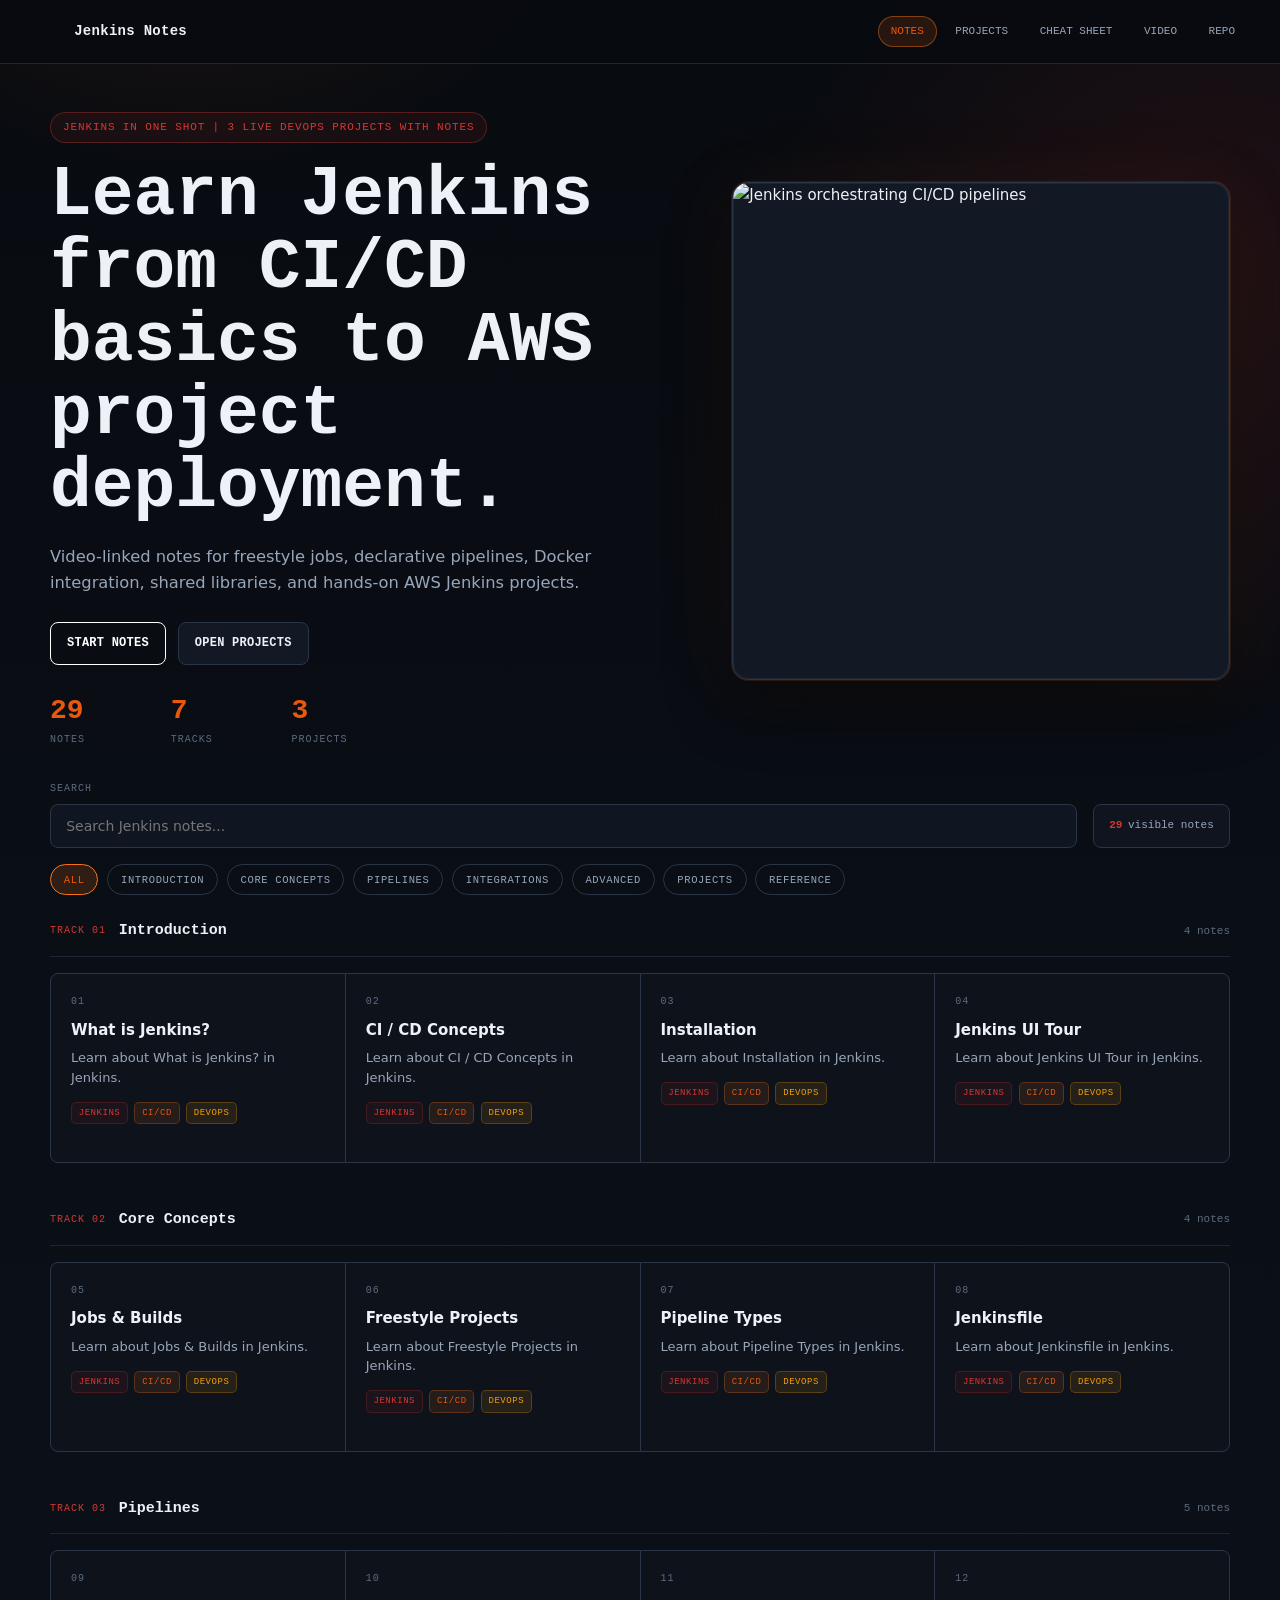
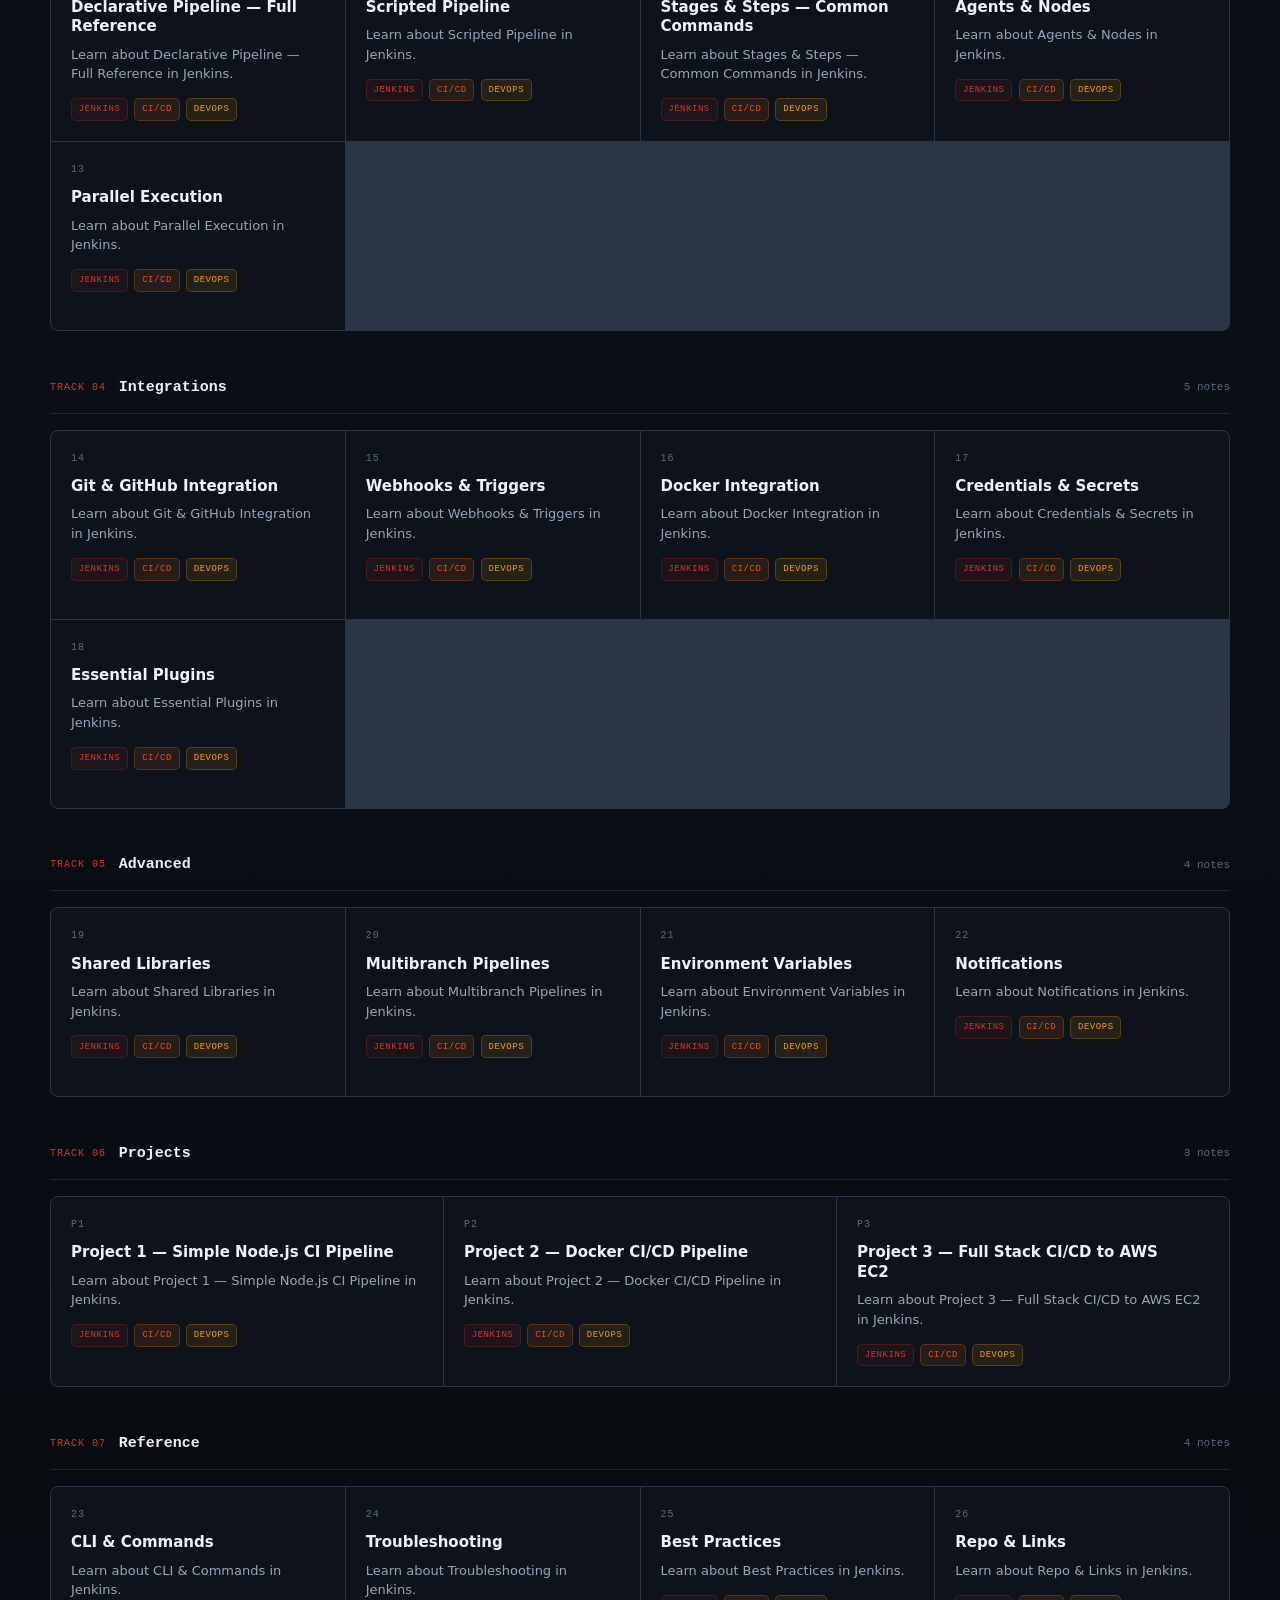
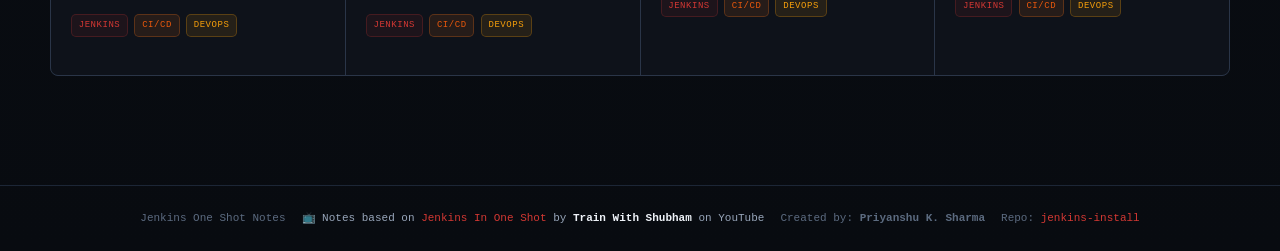
==== commit 582c51d1: "chore: replace hero-illustration with hero-jenkins asset in index.html" ====
--- a/index.html
+++ b/index.html
@@ -51,7 +51,7 @@
       </div>
     </div>
     <div class="hero-illustration" aria-hidden="true">
-      <img src="assets/hero-illustration.png" alt="Jenkins orchestrating CI/CD pipelines">
+      <img src="assets/hero-jenkins.png" alt="Jenkins orchestrating CI/CD pipelines">
     </div>
   </section>
 
--- a/assets/css/site.css
+++ b/assets/css/site.css
@@ -0,0 +1,1317 @@
+:root {
+  --bg: #080b10;
+  --bg-soft: #0d1118;
+  --surface: #121824;
+  --surface-2: #182131;
+  --surface-3: #202b3d;
+  --border: #2a3548;
+  --border-soft: #1c2636;
+  --violet: #f97316;
+  --violet-strong: #ea580c;
+  --teal: #d33833;
+  --amber: #f59e0b;
+  --blue: #54a6ff;
+  --green: #39d98a;
+  --red: #ff6b6b;
+  --text: #eef2f8;
+  --muted: #98a6ba;
+  --dim: #5c6b80;
+  --code: #070a0f;
+  --mono: "Space Mono", ui-monospace, SFMono-Regular, Menlo, Consolas, monospace;
+  --sans: "DM Sans", system-ui, -apple-system, BlinkMacSystemFont, "Segoe UI", sans-serif;
+  --shadow: 0 22px 60px rgba(0, 0, 0, 0.32);
+}
+
+* {
+  box-sizing: border-box;
+}
+
+/* Safe-area padding for notched / Dynamic Island iPhones */
+@supports (padding-top: env(safe-area-inset-top)) {
+  .site-header {
+    padding-left: max(1.25rem, env(safe-area-inset-left));
+    padding-right: max(1.25rem, env(safe-area-inset-right));
+  }
+  .site-footer {
+    padding-bottom: max(1.5rem, env(safe-area-inset-bottom));
+  }
+}
+
+html {
+  scroll-behavior: smooth;
+}
+
+body {
+  margin: 0;
+  min-height: 100vh;
+  background:
+    radial-gradient(circle at 15% -10%, rgba(249, 115, 22, 0.18), transparent 32rem),
+    radial-gradient(circle at 95% 8%, rgba(211, 56, 51, 0.12), transparent 28rem),
+    linear-gradient(180deg, #080b10 0%, #0b1018 44%, #080b10 100%);
+  color: var(--text);
+  font-family: var(--sans);
+  font-size: 15px;
+  line-height: 1.6;
+}
+
+a {
+  color: inherit;
+}
+
+img {
+  display: block;
+  max-width: 100%;
+}
+
+.site-header {
+  position: sticky;
+  top: 0;
+  z-index: 20;
+  height: 64px;
+  display: flex;
+  align-items: center;
+  gap: 1.5rem;
+  padding: 0 2rem;
+  background: rgba(8, 11, 16, 0.9);
+  border-bottom: 1px solid var(--border-soft);
+  backdrop-filter: blur(18px);
+}
+
+.brand {
+  display: inline-flex;
+  align-items: center;
+  gap: 0.7rem;
+  color: var(--text);
+  font-family: var(--mono);
+  font-size: 14px;
+  font-weight: 700;
+  letter-spacing: 0.02em;
+  text-decoration: none;
+  white-space: nowrap;
+}
+
+.brand-mark {
+  width: 31px;
+  height: 31px;
+  display: inline-flex;
+  align-items: center;
+  justify-content: center;
+  border-radius: 7px;
+  color: #090b12;
+  background: linear-gradient(135deg, var(--violet-strong), var(--teal));
+  font-family: var(--mono);
+  font-size: 12px;
+  font-weight: 700;
+  text-transform: uppercase;
+}
+
+.site-nav {
+  margin-left: auto;
+  display: flex;
+  align-items: center;
+  gap: 0.35rem;
+  overflow-x: auto;
+}
+
+.site-nav a {
+  border: 1px solid transparent;
+  border-radius: 999px;
+  color: var(--muted);
+  font-family: var(--mono);
+  font-size: 11px;
+  line-height: 1;
+  padding: 0.55rem 0.75rem;
+  text-decoration: none;
+  text-transform: uppercase;
+  white-space: nowrap;
+}
+
+.site-nav a:hover,
+.site-nav a.active {
+  border-color: rgba(249, 115, 22, 0.45);
+  background: rgba(249, 115, 22, 0.13);
+  color: var(--violet-strong);
+}
+
+.hero {
+  width: min(1180px, calc(100% - 4rem));
+  margin: 0 auto;
+  min-height: 560px;
+  display: grid;
+  grid-template-columns: minmax(0, 1.04fr) minmax(320px, 0.82fr);
+  align-items: center;
+  gap: clamp(2rem, 4vw, 4rem);
+  padding: 3rem 0 2rem;
+}
+
+.hero-copy {
+  min-width: 0;
+}
+
+.eyebrow {
+  width: fit-content;
+  margin: 0 0 1rem;
+  border: 1px solid rgba(211, 56, 51, 0.32);
+  border-radius: 999px;
+  background: rgba(211, 56, 51, 0.08);
+  color: var(--teal);
+  font-family: var(--mono);
+  font-size: 11px;
+  letter-spacing: 0.08em;
+  padding: 0.35rem 0.75rem;
+  text-transform: uppercase;
+}
+
+.hero h1 {
+  max-width: 770px;
+  margin: 0;
+  font-family: var(--mono);
+  font-size: 4.35rem;
+  line-height: 1.05;
+  letter-spacing: 0;
+}
+
+.hero-sub {
+  max-width: 680px;
+  margin: 1.25rem 0 0;
+  color: var(--muted);
+  font-size: 1.02rem;
+}
+
+.hero-actions {
+  display: flex;
+  flex-wrap: wrap;
+  gap: 0.75rem;
+  margin-top: 1.6rem;
+}
+
+.btn {
+  display: inline-flex;
+  align-items: center;
+  justify-content: center;
+  min-height: 40px;
+  border: 1px solid var(--border);
+  border-radius: 8px;
+  background: var(--surface);
+  color: var(--text);
+  font-family: var(--mono);
+  font-size: 12px;
+  font-weight: 700;
+  letter-spacing: 0.02em;
+  padding: 0.7rem 1rem;
+  text-decoration: none;
+  text-transform: uppercase;
+  transition: transform 0.16s ease, border-color 0.16s ease, background 0.16s ease;
+}
+
+.btn:hover {
+  border-color: var(--teal);
+  transform: translateY(-1px);
+}
+
+.btn.primary {
+  border-color: transparent;
+  background: linear-gradient(135deg, var(--violet), var(--teal));
+  color: #05070b;
+}
+
+.hero-stats {
+  display: flex;
+  flex-wrap: wrap;
+  gap: 1.8rem;
+  margin-top: 2rem;
+}
+
+.hero-stats div {
+  min-width: 92px;
+}
+
+.hero-stats strong {
+  display: block;
+  color: var(--violet-strong);
+  font-family: var(--mono);
+  font-size: 1.75rem;
+  line-height: 1;
+}
+
+.hero-stats span {
+  color: var(--dim);
+  font-family: var(--mono);
+  font-size: 10px;
+  letter-spacing: 0.1em;
+  text-transform: uppercase;
+}
+
+.hero-illustration {
+  position: relative;
+  align-self: center;
+  overflow: hidden;
+  border: 1px solid var(--border);
+  border-radius: 16px;
+  background: var(--surface);
+  box-shadow:
+    0 0 0 1px rgba(249, 115, 22, 0.12),
+    0 24px 64px rgba(0, 0, 0, 0.42),
+    0 0 80px rgba(249, 115, 22, 0.08);
+  transition: transform 0.3s ease, box-shadow 0.3s ease;
+}
+
+.hero-illustration::after {
+  content: "";
+  position: absolute;
+  inset: 0;
+  border: 1px solid rgba(255, 255, 255, 0.06);
+  border-radius: inherit;
+  pointer-events: none;
+}
+
+.hero-illustration:hover {
+  transform: translateY(-4px) scale(1.01);
+  box-shadow:
+    0 0 0 1px rgba(249, 115, 22, 0.22),
+    0 32px 80px rgba(0, 0, 0, 0.5),
+    0 0 120px rgba(249, 115, 22, 0.14);
+}
+
+.hero-illustration img {
+  width: 100%;
+  aspect-ratio: 1 / 1;
+  object-fit: cover;
+  display: block;
+}
+
+.toolbar {
+  width: min(1180px, calc(100% - 4rem));
+  margin: 0 auto;
+  display: flex;
+  align-items: end;
+  gap: 1rem;
+  padding: 0 0 1rem;
+}
+
+.search-box {
+  flex: 1;
+  position: relative;
+}
+
+.search-box span {
+  display: block;
+  margin-bottom: 0.4rem;
+  color: var(--dim);
+  font-family: var(--mono);
+  font-size: 10px;
+  letter-spacing: 0.1em;
+  text-transform: uppercase;
+}
+
+.search-box input {
+  width: 100%;
+  min-height: 44px;
+  border: 1px solid var(--border);
+  border-radius: 8px;
+  background: rgba(18, 24, 36, 0.85);
+  color: var(--text);
+  font: 500 14px var(--sans);
+  outline: none;
+  padding: 0.72rem 0.95rem;
+}
+
+.search-box input:focus {
+  border-color: var(--violet);
+  box-shadow: 0 0 0 3px rgba(249, 115, 22, 0.16);
+}
+
+.visible-count {
+  min-height: 44px;
+  display: flex;
+  align-items: center;
+  border: 1px solid var(--border);
+  border-radius: 8px;
+  background: rgba(18, 24, 36, 0.7);
+  color: var(--muted);
+  font-family: var(--mono);
+  font-size: 11px;
+  padding: 0 0.95rem;
+  white-space: nowrap;
+}
+
+.visible-count strong {
+  color: var(--teal);
+  margin-right: 0.35rem;
+}
+
+.filter-bar {
+  width: min(1180px, calc(100% - 4rem));
+  margin: 0 auto 1.5rem;
+  display: flex;
+  flex-wrap: wrap;
+  gap: 0.55rem;
+}
+
+.filter-btn {
+  border: 1px solid var(--border);
+  border-radius: 999px;
+  background: transparent;
+  color: var(--muted);
+  cursor: pointer;
+  font-family: var(--mono);
+  font-size: 10.5px;
+  letter-spacing: 0.06em;
+  padding: 0.55rem 0.8rem;
+  text-transform: uppercase;
+}
+
+.filter-btn:hover,
+.filter-btn.active {
+  border-color: var(--violet);
+  background: rgba(249, 115, 22, 0.16);
+  color: var(--violet-strong);
+}
+
+.catalog {
+  width: min(1180px, calc(100% - 4rem));
+  margin: 0 auto;
+  padding-bottom: 4rem;
+}
+
+.section {
+  margin-bottom: 2.8rem;
+}
+
+.section-header {
+  display: flex;
+  align-items: center;
+  gap: 0.8rem;
+  margin-bottom: 1rem;
+  border-bottom: 1px solid var(--border-soft);
+  padding-bottom: 0.8rem;
+}
+
+.section-kicker {
+  color: var(--teal);
+  font-family: var(--mono);
+  font-size: 10px;
+  letter-spacing: 0.1em;
+  text-transform: uppercase;
+}
+
+.section-title {
+  margin: 0;
+  color: var(--text);
+  font-family: var(--mono);
+  font-size: 15px;
+}
+
+.section-count {
+  margin-left: auto;
+  color: var(--dim);
+  font-family: var(--mono);
+  font-size: 11px;
+}
+
+.notes-grid,
+.project-grid,
+.quick-grid {
+  display: grid;
+  grid-template-columns: repeat(auto-fit, minmax(290px, 1fr));
+  gap: 1px;
+  overflow: hidden;
+  border: 1px solid var(--border);
+  border-radius: 8px;
+  background: var(--border);
+}
+
+.note-card,
+.project-card,
+.quick-card {
+  position: relative;
+  display: block;
+  min-height: 188px;
+  background: rgba(13, 17, 24, 0.96);
+  padding: 1.25rem;
+  color: var(--text);
+  text-decoration: none;
+  transition: background 0.16s ease;
+}
+
+.note-card::before,
+.project-card::before,
+.quick-card::before {
+  content: "";
+  position: absolute;
+  inset: 0 auto 0 0;
+  width: 3px;
+  background: transparent;
+  transition: background 0.16s ease;
+}
+
+.note-card:hover,
+.project-card:hover,
+.quick-card:hover {
+  background: var(--surface);
+}
+
+.note-card:hover::before,
+.project-card:hover::before,
+.quick-card:hover::before {
+  background: var(--teal);
+}
+
+.note-num,
+.project-level,
+.quick-label {
+  color: var(--dim);
+  font-family: var(--mono);
+  font-size: 10px;
+  letter-spacing: 0.1em;
+  margin-bottom: 0.65rem;
+  text-transform: uppercase;
+}
+
+.note-title,
+.project-card h3,
+.quick-card h3 {
+  margin: 0 1.5rem 0.5rem 0;
+  color: var(--text);
+  font-size: 15px;
+  font-weight: 700;
+  line-height: 1.3;
+}
+
+.note-desc,
+.project-card p,
+.quick-card p {
+  margin: 0 0 0.9rem;
+  color: var(--muted);
+  font-size: 13px;
+  line-height: 1.5;
+}
+
+.tag-row {
+  display: flex;
+  flex-wrap: wrap;
+  gap: 0.4rem;
+}
+
+.tag {
+  border: 1px solid rgba(211, 56, 51, 0.22);
+  border-radius: 5px;
+  background: rgba(211, 56, 51, 0.08);
+  color: var(--teal);
+  font-family: var(--mono);
+  font-size: 9px;
+  letter-spacing: 0.06em;
+  padding: 0.2rem 0.42rem;
+  text-transform: uppercase;
+}
+
+.tag.violet {
+  border-color: rgba(249, 115, 22, 0.25);
+  background: rgba(249, 115, 22, 0.1);
+  color: var(--violet-strong);
+}
+
+.tag.amber {
+  border-color: rgba(245, 158, 11, 0.25);
+  background: rgba(245, 158, 11, 0.1);
+  color: var(--amber);
+}
+
+.arrow {
+  position: absolute;
+  top: 1.25rem;
+  right: 1.2rem;
+  color: var(--teal);
+  font-family: var(--mono);
+  opacity: 0;
+  transform: translateX(-4px);
+  transition: opacity 0.16s ease, transform 0.16s ease;
+}
+
+.note-card:hover .arrow,
+.project-card:hover .arrow,
+.quick-card:hover .arrow {
+  opacity: 1;
+  transform: translateX(0);
+}
+
+.hidden,
+.section.hidden {
+  display: none !important;
+}
+
+.no-results {
+  display: none;
+  width: min(1180px, calc(100% - 4rem));
+  margin: 0 auto 4rem;
+  border: 1px dashed var(--border);
+  border-radius: 8px;
+  color: var(--muted);
+  padding: 3rem 1.5rem;
+  text-align: center;
+}
+
+.empty-mark {
+  width: 44px;
+  height: 44px;
+  display: inline-flex;
+  align-items: center;
+  justify-content: center;
+  border: 1px solid var(--border);
+  border-radius: 8px;
+  color: var(--amber);
+  font-family: var(--mono);
+  font-weight: 700;
+  margin-bottom: 0.8rem;
+}
+
+.page-shell {
+  width: min(1180px, calc(100% - 4rem));
+  margin: 0 auto;
+  padding: 3rem 0 4rem;
+}
+
+.page-hero {
+  margin-bottom: 2rem;
+}
+
+.page-hero .eyebrow {
+  margin-bottom: 0.9rem;
+}
+
+.page-hero h1 {
+  max-width: 840px;
+  margin: 0;
+  font-family: var(--mono);
+  font-size: 3.45rem;
+  line-height: 1.08;
+}
+
+.page-hero p {
+  max-width: 760px;
+  margin: 1rem 0 0;
+  color: var(--muted);
+  font-size: 1rem;
+}
+
+.note-layout {
+  display: grid;
+  grid-template-columns: 250px minmax(0, 1fr);
+  gap: 2rem;
+  align-items: start;
+}
+
+.note-sidebar {
+  position: sticky;
+  top: 86px;
+  max-height: calc(100vh - 112px);
+  overflow: auto;
+  border: 1px solid var(--border);
+  border-radius: 8px;
+  background: rgba(13, 17, 24, 0.78);
+  padding: 0.75rem;
+}
+
+.note-sidebar h2 {
+  margin: 0.2rem 0 0.7rem;
+  color: var(--dim);
+  font-family: var(--mono);
+  font-size: 10px;
+  letter-spacing: 0.1em;
+  text-transform: uppercase;
+}
+
+.side-link {
+  display: block;
+  border-radius: 7px;
+  color: var(--muted);
+  font-size: 13px;
+  padding: 0.48rem 0.55rem;
+  text-decoration: none;
+}
+
+.side-link:hover,
+.side-link.active {
+  background: var(--surface-2);
+  color: var(--text);
+}
+
+.note-article {
+  min-width: 0;
+}
+
+.note-topline {
+  display: flex;
+  flex-wrap: wrap;
+  align-items: center;
+  gap: 0.5rem;
+  margin-bottom: 0.8rem;
+}
+
+.note-article h1 {
+  margin: 0;
+  color: var(--text);
+  font-family: var(--mono);
+  font-size: 2.85rem;
+  line-height: 1.1;
+}
+
+.note-summary {
+  max-width: 760px;
+  margin: 1rem 0 1.6rem;
+  color: var(--muted);
+  font-size: 1rem;
+}
+
+.article-section {
+  margin: 1.1rem 0;
+}
+
+.article-section > h2 {
+  margin: 2rem 0 0.8rem;
+  border-bottom: 1px solid var(--border-soft);
+  color: var(--text);
+  font-family: var(--mono);
+  font-size: 15px;
+  padding-bottom: 0.6rem;
+}
+
+.lead {
+  color: var(--muted);
+  margin: 0 0 1rem;
+}
+
+.feature-grid {
+  display: grid;
+  grid-template-columns: repeat(auto-fit, minmax(210px, 1fr));
+  gap: 1px;
+  overflow: hidden;
+  border: 1px solid var(--border);
+  border-radius: 8px;
+  background: var(--border);
+}
+
+.feature-item {
+  background: var(--surface);
+  padding: 1rem;
+}
+
+.feature-item h3 {
+  margin: 0 0 0.35rem;
+  color: var(--teal);
+  font-size: 13px;
+}
+
+.feature-item p {
+  margin: 0;
+  color: var(--muted);
+  font-size: 13px;
+}
+
+.callout {
+  border-left: 3px solid var(--violet);
+  border-radius: 0 8px 8px 0;
+  background: rgba(249, 115, 22, 0.08);
+  color: var(--muted);
+  padding: 0.9rem 1rem;
+}
+
+.callout strong {
+  color: var(--text);
+}
+
+.callout.success {
+  border-color: var(--teal);
+  background: rgba(211, 56, 51, 0.08);
+}
+
+.callout.warn {
+  border-color: var(--amber);
+  background: rgba(245, 158, 11, 0.08);
+}
+
+.code-card {
+  overflow: hidden;
+  border: 1px solid var(--border);
+  border-radius: 8px;
+  background: var(--code);
+}
+
+.code-title {
+  display: flex;
+  align-items: center;
+  justify-content: space-between;
+  gap: 0.5rem;
+  min-height: 36px;
+  border-bottom: 1px solid var(--border-soft);
+  background: rgba(255, 255, 255, 0.02);
+  color: var(--dim);
+  font-family: var(--mono);
+  font-size: 10px;
+  letter-spacing: 0.1em;
+  padding: 0 0.9rem;
+  text-transform: uppercase;
+}
+
+.copy-btn {
+  display: inline-flex;
+  align-items: center;
+  gap: 0.3rem;
+  flex-shrink: 0;
+  margin-left: auto;
+  background: none;
+  border: 1px solid transparent;
+  border-radius: 5px;
+  color: var(--dim);
+  cursor: pointer;
+  font-family: var(--mono);
+  font-size: 9.5px;
+  letter-spacing: 0.06em;
+  padding: 0.22rem 0.5rem;
+  text-transform: uppercase;
+  transition: color 0.15s ease, border-color 0.15s ease, background 0.15s ease;
+}
+
+.copy-btn svg {
+  width: 12px;
+  height: 12px;
+  flex-shrink: 0;
+}
+
+.copy-btn:hover {
+  border-color: rgba(211, 56, 51, 0.35);
+  background: rgba(211, 56, 51, 0.08);
+  color: var(--teal);
+}
+
+.copy-btn.copied {
+  border-color: rgba(57, 217, 138, 0.4);
+  background: rgba(57, 217, 138, 0.1);
+  color: var(--green);
+}
+
+pre {
+  margin: 0;
+  overflow-x: auto;
+  padding: 1rem;
+}
+
+code {
+  font-family: var(--mono);
+  font-size: 12.5px;
+}
+
+pre code {
+  color: #dce5f2;
+  line-height: 1.7;
+}
+
+p code,
+li code,
+td code {
+  border: 1px solid var(--border-soft);
+  border-radius: 5px;
+  background: var(--surface-2);
+  color: var(--teal);
+  font-size: 12px;
+  padding: 0.08rem 0.32rem;
+}
+
+.note-table {
+  width: 100%;
+  overflow: auto;
+  border: 1px solid var(--border);
+  border-radius: 8px;
+}
+
+table {
+  width: 100%;
+  border-collapse: collapse;
+  min-width: 620px;
+}
+
+th,
+td {
+  border-bottom: 1px solid var(--border-soft);
+  padding: 0.72rem 0.9rem;
+  text-align: left;
+  vertical-align: top;
+}
+
+th {
+  background: var(--surface-2);
+  color: var(--text);
+  font-family: var(--mono);
+  font-size: 11px;
+  letter-spacing: 0.06em;
+  text-transform: uppercase;
+}
+
+td {
+  color: var(--muted);
+  font-size: 13.5px;
+}
+
+tr:last-child td {
+  border-bottom: 0;
+}
+
+.flow-list {
+  display: grid;
+  gap: 0.75rem;
+}
+
+.flow-step {
+  display: grid;
+  grid-template-columns: 36px minmax(0, 1fr);
+  gap: 0.75rem;
+  align-items: start;
+}
+
+.flow-num {
+  width: 30px;
+  height: 30px;
+  display: inline-flex;
+  align-items: center;
+  justify-content: center;
+  border-radius: 50%;
+  background: linear-gradient(135deg, var(--violet), var(--teal));
+  color: #05070b;
+  font-family: var(--mono);
+  font-size: 12px;
+  font-weight: 700;
+}
+
+.flow-step h3 {
+  margin: 0 0 0.15rem;
+  font-size: 14px;
+}
+
+.flow-step p {
+  margin: 0;
+  color: var(--muted);
+  font-size: 13px;
+}
+
+.clean-list {
+  display: grid;
+  gap: 0.6rem;
+  margin: 0;
+  padding-left: 1.1rem;
+  color: var(--muted);
+}
+
+.clean-list strong {
+  color: var(--text);
+}
+
+.pager {
+  display: flex;
+  justify-content: space-between;
+  gap: 1rem;
+  margin-top: 2rem;
+  border-top: 1px solid var(--border-soft);
+  padding-top: 1.2rem;
+}
+
+.pager a {
+  max-width: 48%;
+  border: 1px solid var(--border);
+  border-radius: 8px;
+  background: var(--surface);
+  color: var(--text);
+  font-family: var(--mono);
+  font-size: 12px;
+  padding: 0.8rem 1rem;
+  text-decoration: none;
+}
+
+.pager a:hover {
+  border-color: var(--teal);
+}
+
+.project-detail {
+  margin-bottom: 2rem;
+  border: 1px solid var(--border);
+  border-radius: 8px;
+  background: rgba(13, 17, 24, 0.75);
+  padding: 1.25rem;
+}
+
+.project-detail h2 {
+  margin: 0 0 0.5rem;
+  font-family: var(--mono);
+  font-size: 17px;
+}
+
+.project-meta {
+  display: flex;
+  flex-wrap: wrap;
+  gap: 0.5rem;
+  margin: 0.85rem 0 1rem;
+}
+
+.resource-links {
+  display: flex;
+  flex-wrap: wrap;
+  gap: 0.65rem;
+  margin-top: 1rem;
+}
+
+.resource-links a {
+  color: var(--teal);
+  font-family: var(--mono);
+  font-size: 12px;
+  text-decoration: none;
+}
+
+.resource-links a:hover {
+  text-decoration: underline;
+}
+
+.site-footer {
+  display: flex;
+  flex-wrap: wrap;
+  justify-content: center;
+  gap: 0.6rem 1rem;
+  border-top: 1px solid var(--border-soft);
+  color: var(--dim);
+  font-family: var(--mono);
+  font-size: 11px;
+  padding: 1.5rem 2rem;
+  text-align: center;
+}
+
+.site-footer a {
+  color: var(--teal);
+  text-decoration: none;
+}
+
+.site-footer a:hover {
+  text-decoration: underline;
+}
+
+.footer-credit {
+  color: var(--muted);
+}
+
+.footer-credit strong {
+  color: var(--text);
+  font-weight: 600;
+}
+
+::-webkit-scrollbar {
+  width: 8px;
+  height: 8px;
+}
+
+::-webkit-scrollbar-track {
+  background: var(--bg);
+}
+
+::-webkit-scrollbar-thumb {
+  background: var(--surface-3);
+  border-radius: 999px;
+}
+
+/* ─── Hamburger toggle (mobile nav) ─── */
+.nav-toggle {
+  display: none;
+  margin-left: auto;
+  background: none;
+  border: 1px solid var(--border);
+  border-radius: 7px;
+  cursor: pointer;
+  padding: 0.45rem 0.6rem;
+  color: var(--muted);
+  line-height: 1;
+  transition: border-color 0.16s ease, color 0.16s ease;
+}
+
+.nav-toggle:hover {
+  border-color: var(--violet);
+  color: var(--violet-strong);
+}
+
+.nav-toggle svg {
+  display: block;
+  width: 18px;
+  height: 18px;
+  stroke: currentColor;
+  stroke-width: 2;
+  fill: none;
+  stroke-linecap: round;
+}
+
+.nav-toggle svg line {
+  transition: all 0.2s ease;
+}
+
+/* ─── Note sidebar toggle (mobile) ─── */
+.note-sidebar-toggle {
+  display: none; /* shown only at ≤900px via media query */
+}
+
+.note-sidebar-toggle svg {
+  flex-shrink: 0;
+  transition: transform 0.2s ease;
+}
+
+/* ─── Tablet / large mobile (≤ 900 px) ─── */
+@media (max-width: 900px) {
+  .site-header {
+    height: auto;
+    flex-wrap: wrap;
+    padding: 0.75rem 1.25rem;
+    gap: 0;
+  }
+
+  .nav-toggle {
+    display: flex;
+    align-items: center;
+    justify-content: center;
+  }
+
+  .site-nav {
+    width: 100%;
+    margin-left: 0;
+    display: none;
+    flex-direction: column;
+    align-items: flex-start;
+    gap: 0.25rem;
+    padding: 0.6rem 0 0.3rem;
+    border-top: 1px solid var(--border-soft);
+    margin-top: 0.6rem;
+  }
+
+  .site-nav.open {
+    display: flex;
+  }
+
+  .site-nav a {
+    width: 100%;
+    border-radius: 7px;
+    padding: 0.65rem 0.9rem;
+    font-size: 12px;
+  }
+
+  .hero {
+    width: calc(100% - 2.5rem);
+    min-height: 0;
+    grid-template-columns: 1fr;
+    padding: 2rem 0 1.5rem;
+    gap: 1.75rem;
+  }
+
+  .toolbar,
+  .filter-bar,
+  .catalog,
+  .no-results,
+  .page-shell {
+    width: calc(100% - 2.5rem);
+  }
+
+  .toolbar {
+    align-items: stretch;
+    flex-direction: column;
+  }
+
+  .visible-count {
+    justify-content: center;
+  }
+
+  .note-layout {
+    grid-template-columns: 1fr;
+  }
+
+  .note-sidebar {
+    position: static;
+    max-height: none;
+  }
+
+  /* Sidebar collapsible on tablet */
+  .note-sidebar-toggle {
+    display: flex;
+    width: 100%;
+    align-items: center;
+    justify-content: space-between;
+    background: none;
+    border: none;
+    color: var(--dim);
+    cursor: pointer;
+    font-family: var(--mono);
+    font-size: 10px;
+    letter-spacing: 0.1em;
+    padding: 0.2rem 0.25rem 0.7rem;
+    text-transform: uppercase;
+  }
+
+  #noteList.collapsed {
+    display: none;
+  }
+
+  .hero h1 {
+    font-size: clamp(2rem, 7vw, 3rem);
+  }
+
+  .page-hero h1 {
+    font-size: clamp(1.75rem, 6vw, 2.75rem);
+  }
+
+  .note-article h1 {
+    font-size: clamp(1.6rem, 5.5vw, 2.35rem);
+  }
+}
+
+/* ─── Small mobile (≤ 600 px) ─── */
+@media (max-width: 600px) {
+  body {
+    font-size: 14px;
+  }
+
+  .hero {
+    width: calc(100% - 2rem);
+    padding: 1.5rem 0 1rem;
+  }
+
+  .toolbar,
+  .filter-bar,
+  .catalog,
+  .no-results,
+  .page-shell {
+    width: calc(100% - 2rem);
+  }
+
+  .hero h1 {
+    font-size: clamp(1.65rem, 8vw, 2.4rem);
+  }
+
+  .page-hero h1 {
+    font-size: clamp(1.5rem, 7vw, 2.2rem);
+  }
+
+  .note-article h1 {
+    font-size: clamp(1.4rem, 6.5vw, 2rem);
+  }
+
+  .hero-stats {
+    gap: 1rem;
+  }
+
+  .hero-stats strong {
+    font-size: 1.45rem;
+  }
+
+  .notes-grid,
+  .project-grid,
+  .quick-grid {
+    grid-template-columns: 1fr;
+  }
+
+  .pager {
+    flex-direction: column;
+  }
+
+  .pager a {
+    max-width: 100%;
+  }
+
+  /* Stack site-footer vertically */
+  .site-footer {
+    flex-direction: column;
+    gap: 0.4rem;
+    padding: 1.25rem 1rem;
+  }
+
+  /* Shrink filter buttons a touch */
+  .filter-btn {
+    font-size: 10px;
+    padding: 0.45rem 0.65rem;
+  }
+
+  /* Code pre: don't let it bleed viewport */
+  pre {
+    font-size: 12px;
+  }
+}
+
+/* ─── Extra-small / narrow phones (≤ 400 px) ─── */
+@media (max-width: 400px) {
+  .site-header {
+    padding: 0.65rem 1rem;
+  }
+
+  .brand span:last-child {
+    display: none; /* show only the tf mark on very narrow screens */
+  }
+
+  .hero,
+  .toolbar,
+  .filter-bar,
+  .catalog,
+  .no-results,
+  .page-shell {
+    width: calc(100% - 1.5rem);
+  }
+
+  .hero h1 {
+    font-size: clamp(1.45rem, 9vw, 1.9rem);
+  }
+
+  .page-hero h1 {
+    font-size: clamp(1.3rem, 8.5vw, 1.8rem);
+  }
+
+  .note-article h1 {
+    font-size: clamp(1.25rem, 8vw, 1.65rem);
+  }
+
+  .hero-actions {
+    flex-direction: column;
+  }
+
+  .btn {
+    width: 100%;
+    justify-content: center;
+  }
+
+  .hero-stats {
+    display: grid;
+    grid-template-columns: repeat(3, 1fr);
+    gap: 0.5rem;
+  }
+
+  .hero-stats div {
+    min-width: 0;
+    text-align: center;
+  }
+
+  /* Ensure table doesn't break layout */
+  .note-table {
+    font-size: 12px;
+  }
+
+  table {
+    min-width: 480px;
+  }
+}
+
+/* ─── Touch: remove hover effects that feel wrong on touch ─── */
+@media (hover: none) {
+  .note-card:hover::before,
+  .project-card:hover::before,
+  .quick-card:hover::before {
+    background: transparent;
+  }
+
+  .note-card:hover .arrow,
+  .project-card:hover .arrow,
+  .quick-card:hover .arrow {
+    opacity: 0;
+    transform: translateX(-4px);
+  }
+
+  .btn:hover {
+    transform: none;
+  }
+}
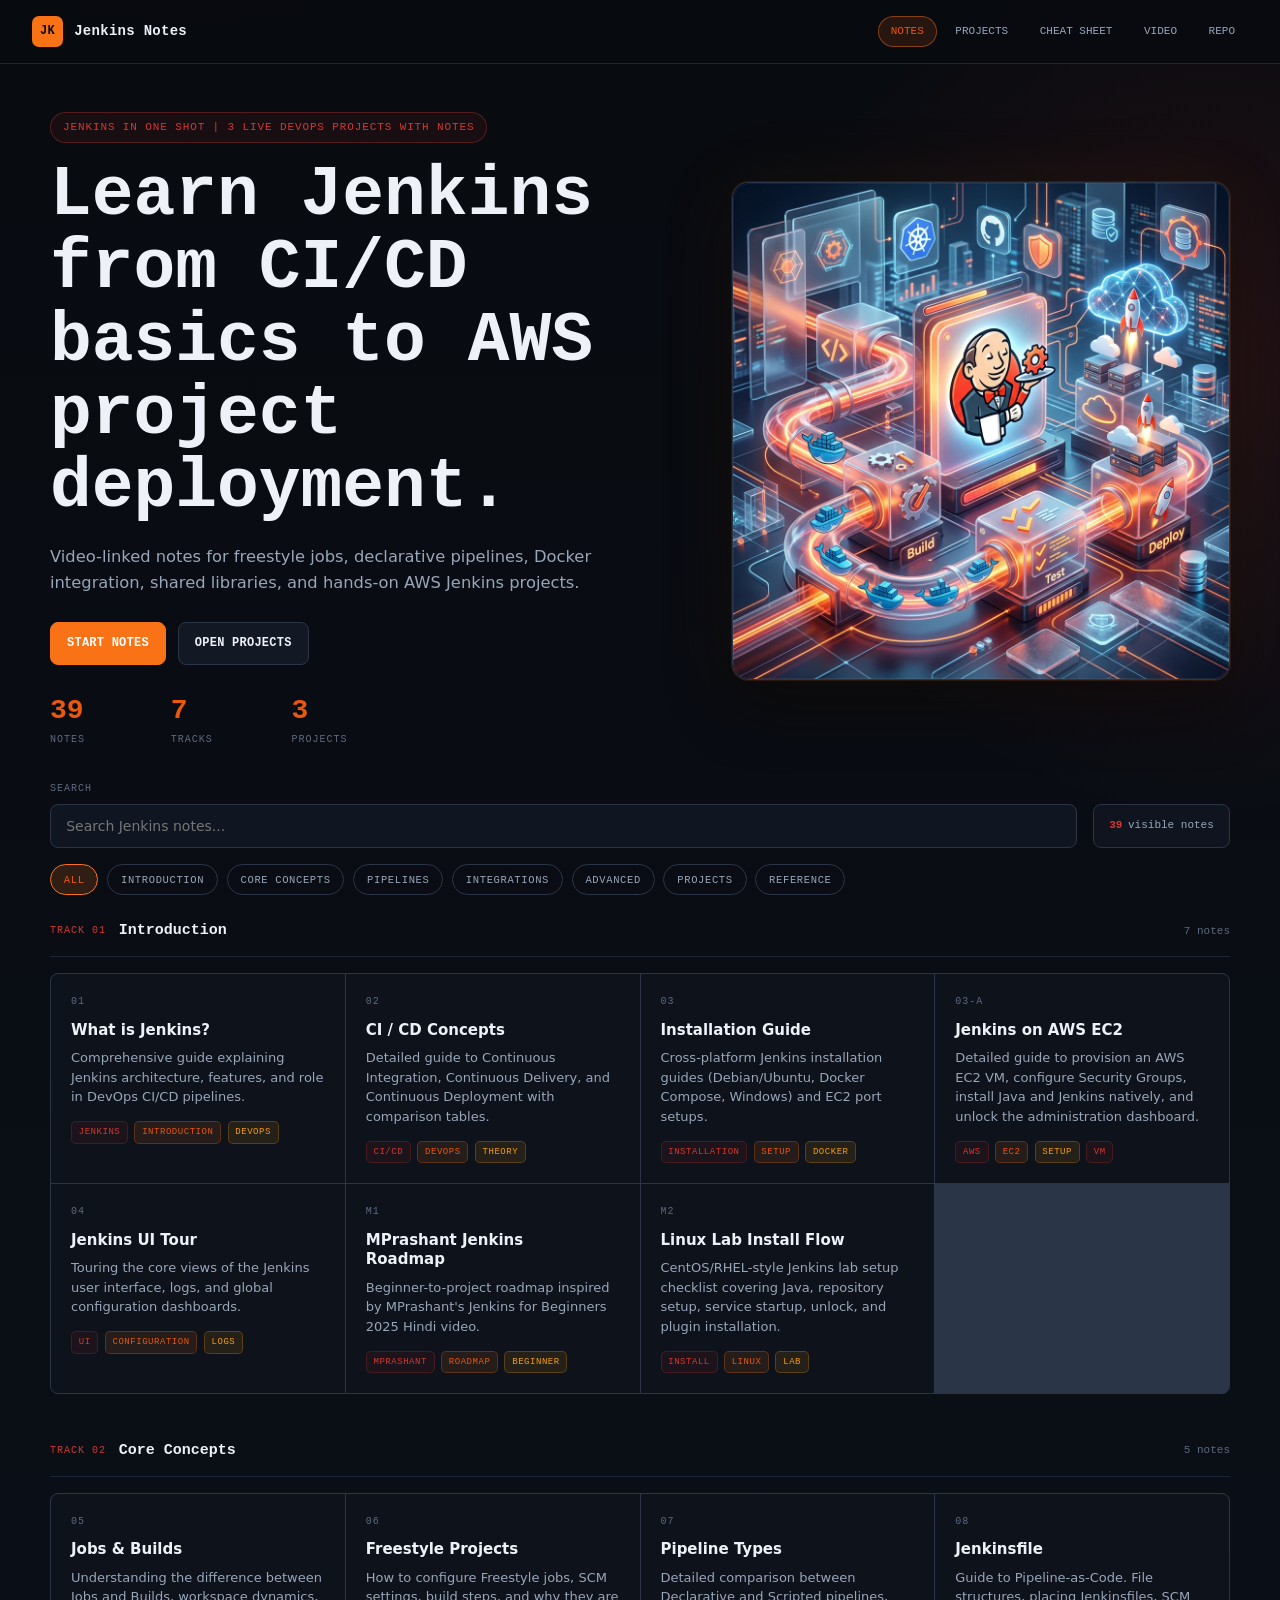
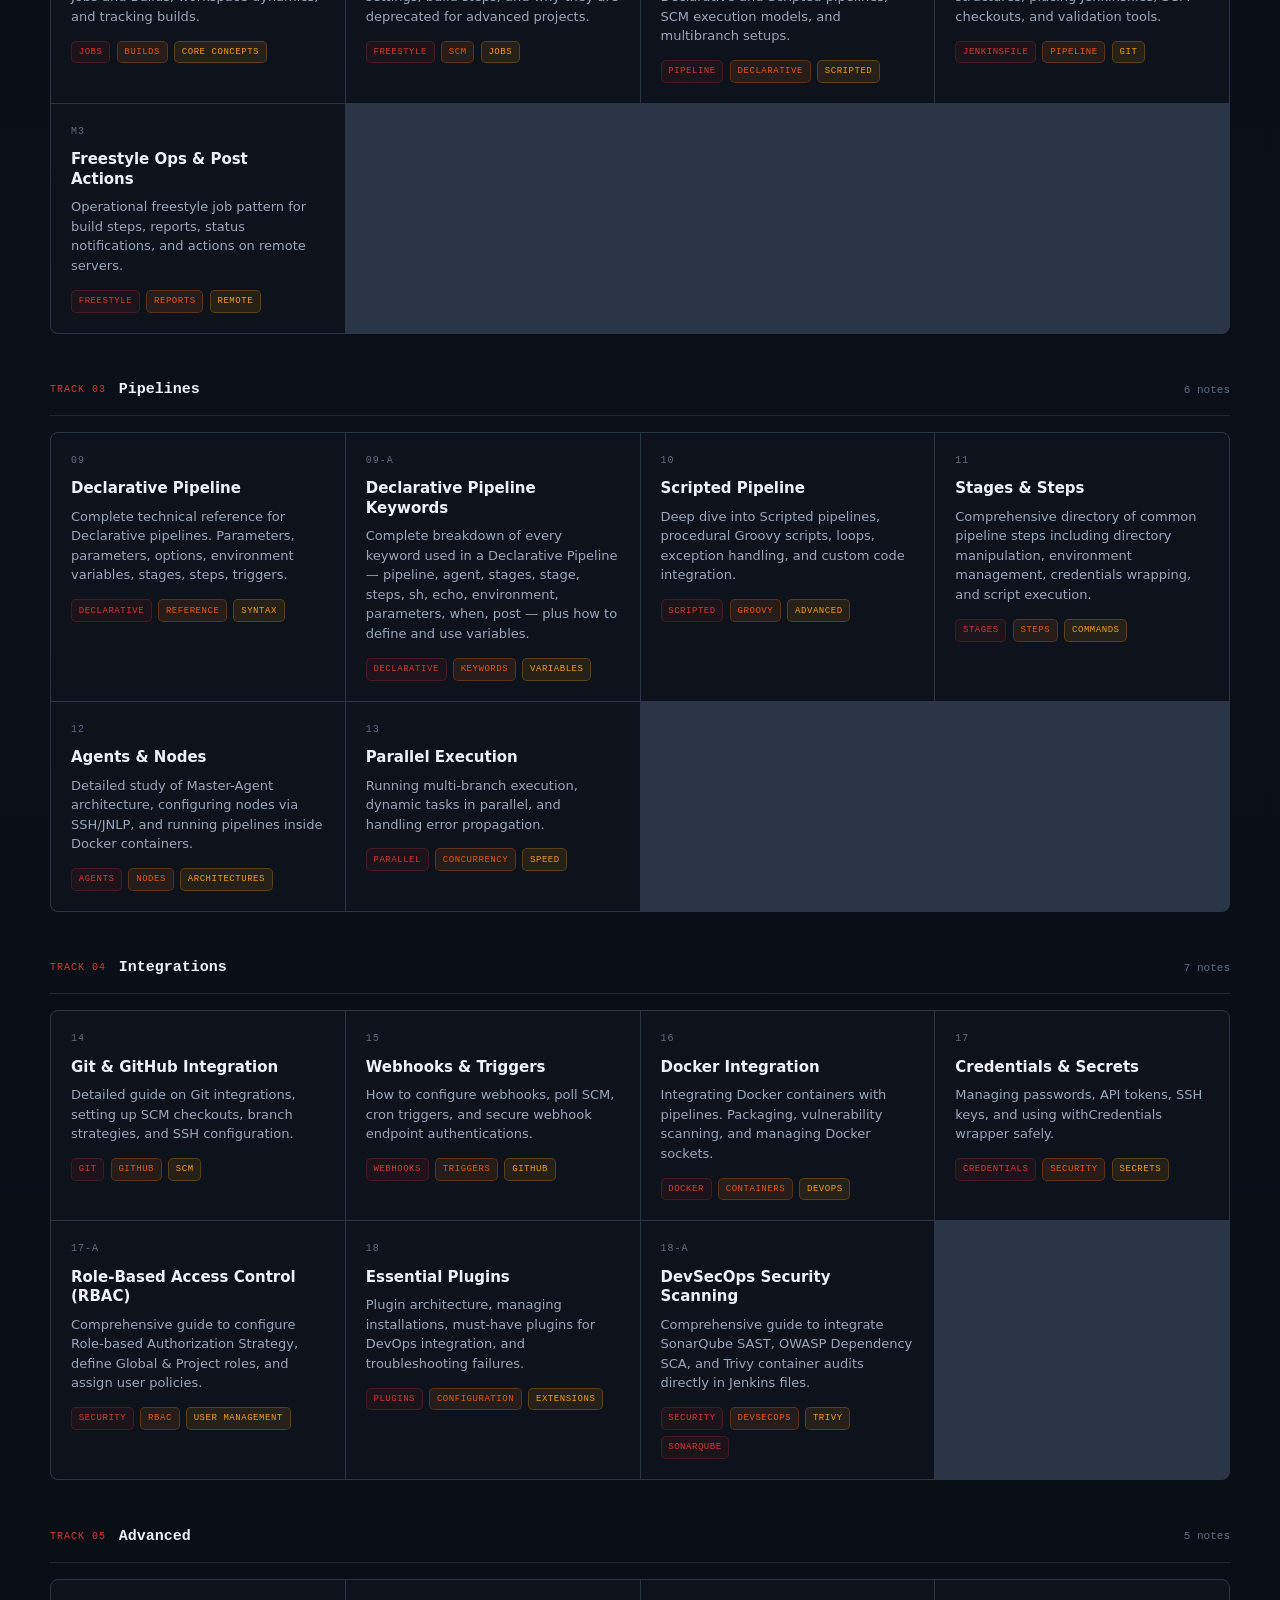
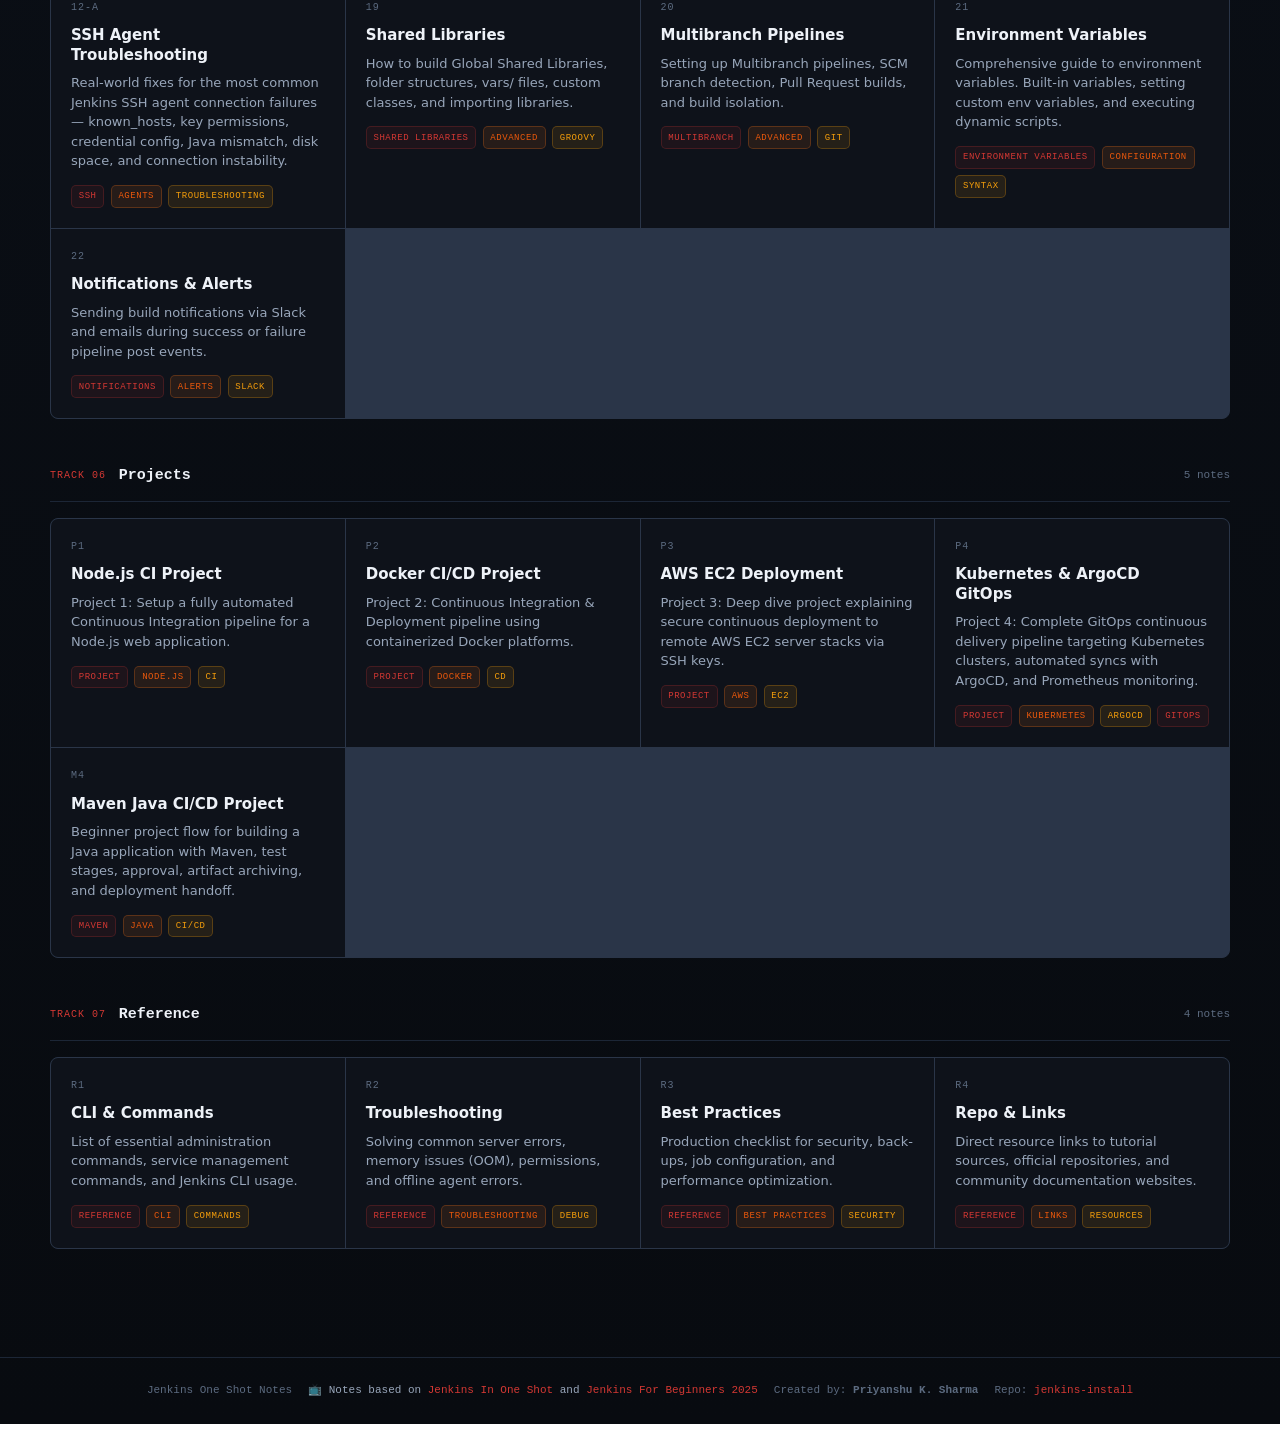
==== commit fd2e34f5: "feat: add MPrashant Jenkins roadmap and tutorial modules to notes library" ====
--- a/index.html
+++ b/index.html
@@ -45,7 +45,7 @@
         <a class="btn" href="projects.html">Open Projects</a>
       </div>
       <div class="hero-stats" aria-label="Site statistics">
-        <div><strong id="statNotes">29</strong><span>Notes</span></div>
+        <div><strong id="statNotes">39</strong><span>Notes</span></div>
         <div><strong>7</strong><span>Tracks</span></div>
         <div><strong>3</strong><span>Projects</span></div>
       </div>
@@ -60,7 +60,7 @@
       <span>Search</span>
       <input id="searchInput" type="search" placeholder="Search Jenkins notes..." autocomplete="off">
     </label>
-    <div class="visible-count"><strong id="visibleCount">29</strong> visible notes</div>
+    <div class="visible-count"><strong id="visibleCount">39</strong> visible notes</div>
   </section>
 
   <div class="filter-bar" id="filterBar" aria-label="Note category filters">
@@ -83,7 +83,7 @@
 
   <footer class="site-footer">
     <span>Jenkins One Shot Notes</span>
-    <span class="footer-credit">📺 Notes based on <a href="https://www.youtube.com/watch?v=XaSdKR2fOU4" target="_blank" rel="noreferrer">Jenkins In One Shot</a> by <strong>Train With Shubham</strong> on YouTube</span>
+    <span class="footer-credit">📺 Notes based on <a href="https://www.youtube.com/watch?v=XaSdKR2fOU4" target="_blank" rel="noreferrer">Jenkins In One Shot</a> and <a href="https://www.youtube.com/watch?v=NVaP8qtLm6Q" target="_blank" rel="noreferrer">Jenkins For Beginners 2025</a></span>
     <span>Created by: <strong>Priyanshu K. Sharma</strong></span>
     <span>Repo: <a href="https://github.com/itspriyanshuks17/jenkins-install" target="_blank" rel="noreferrer">jenkins-install</a></span>
   </footer>
@@ -92,4 +92,4 @@
   <script src="assets/js/home.js"></script>
   <script src="assets/js/nav-toggle.js"></script>
 </body>
-</html>+</html>
--- a/assets/css/site.css
+++ b/assets/css/site.css
@@ -9,6 +9,7 @@
   --violet: #f97316;
   --violet-strong: #ea580c;
   --teal: #d33833;
+  --jenkins: #f97316;
   --amber: #f59e0b;
   --blue: #54a6ff;
   --green: #39d98a;
@@ -790,6 +791,46 @@
   color: var(--green);
 }
 
+.code-explanation {
+  border-top: 1px solid var(--border-soft);
+  background: rgba(255, 255, 255, 0.01);
+  padding: 1.2rem 1.4rem;
+}
+
+.code-explanation h4 {
+  margin: 0 0 0.75rem 0;
+  color: var(--violet);
+  font-size: 13px;
+  font-weight: 600;
+  text-transform: uppercase;
+  letter-spacing: 0.05em;
+}
+
+.code-explanation ul {
+  margin: 0;
+  padding-left: 1.2rem;
+  list-style-type: square;
+}
+
+.code-explanation li {
+  margin-bottom: 0.5rem;
+  color: var(--muted);
+  font-size: 13.5px;
+  line-height: 1.5;
+}
+
+.code-explanation li:last-child {
+  margin-bottom: 0;
+}
+
+.code-explanation li code {
+  color: var(--text);
+  background: var(--surface-2);
+  padding: 0.1rem 0.35rem;
+  border-radius: 4px;
+  font-size: 12px;
+}
+
 pre {
   margin: 0;
   overflow-x: auto;
@@ -817,6 +858,133 @@
   padding: 0.08rem 0.32rem;
 }
 
+.ascii-diagram {
+  position: relative;
+  min-width: 0;
+  max-width: 100%;
+  overflow: hidden;
+  border: 1px solid var(--border);
+  border-radius: 10px;
+  background: var(--code);
+}
+
+/* Gradient right-edge fade that hints at horizontal scrollable content */
+.ascii-diagram::before {
+  content: "";
+  position: absolute;
+  top: 0;
+  right: 0;
+  bottom: 0;
+  width: 40px;
+  pointer-events: none;
+  z-index: 1;
+  background: linear-gradient(to right, transparent, var(--code));
+  border-radius: 0 10px 10px 0;
+  /* Only show on mobile */
+  display: none;
+}
+
+/* "scroll →" pill badge in bottom-right corner on mobile */
+.ascii-diagram::after {
+  content: "scroll →";
+  position: absolute;
+  right: 8px;
+  bottom: 7px;
+  background: rgba(249, 115, 22, 0.15);
+  border: 1px solid rgba(249, 115, 22, 0.4);
+  color: var(--jenkins);
+  font-family: var(--mono);
+  font-size: 9px;
+  font-weight: 600;
+  padding: 2px 8px;
+  border-radius: 20px;
+  pointer-events: none;
+  letter-spacing: 0.05em;
+  z-index: 2;
+  display: none;
+}
+
+/* Show scroll hints on tablet and mobile */
+@media (max-width: 1100px) {
+  .ascii-diagram.is-scrollable::before,
+  .ascii-diagram.is-scrollable::after {
+    display: block;
+  }
+}
+
+.ascii-label {
+  min-height: 32px;
+  display: flex;
+  align-items: center;
+  border-bottom: 1px solid var(--border-soft);
+  background: rgba(255,255,255,0.02);
+  color: var(--dim);
+  font-family: var(--mono);
+  font-size: 10px;
+  letter-spacing: 0.1em;
+  padding: 0 0.9rem;
+  text-transform: uppercase;
+}
+
+.ascii-pre {
+  margin: 0;
+  padding: 1.2rem 1.4rem;
+  max-width: 100%;
+  overflow-x: auto;
+  overflow-y: hidden;
+  color: #a3c4e8;
+  font-family: ui-monospace, "SF Mono", SFMono-Regular, Consolas, "Liberation Mono", Menlo, Monaco, "Courier New", Courier, monospace;
+  font-size: 13px;
+  line-height: 1.5;
+  letter-spacing: 0;
+  font-variant-numeric: tabular-nums;
+  white-space: pre;
+  -webkit-overflow-scrolling: touch;
+}
+
+/* Thin themed scrollbar */
+.ascii-pre::-webkit-scrollbar {
+  height: 4px;
+}
+
+.ascii-pre::-webkit-scrollbar-track {
+  background: transparent;
+}
+
+.ascii-pre::-webkit-scrollbar-thumb {
+  background: var(--border-soft);
+  border-radius: 2px;
+}
+
+.ascii-pre::-webkit-scrollbar-thumb:hover {
+  background: var(--accent);
+}
+
+/* Tablet: smaller font + room for scroll badge */
+@media (max-width: 1100px) {
+  .ascii-pre {
+    font-size: clamp(10.25px, 1.35vw, 12px);
+    padding: 0.95rem 1rem 2.2rem;
+    line-height: 1.42;
+  }
+}
+
+/* Mobile: even smaller */
+@media (max-width: 768px) {
+  .ascii-pre {
+    font-size: clamp(9.5px, 2.65vw, 11px);
+    padding: 0.9rem 0.85rem 2.15rem;
+    line-height: 1.4;
+  }
+}
+
+@media (max-width: 480px) {
+  .ascii-pre {
+    font-size: clamp(8.5px, 2.8vw, 10px);
+    padding: 0.8rem 0.75rem 2rem;
+  }
+}
+
 .note-table {
   width: 100%;
   overflow: auto;
@@ -1057,67 +1225,10 @@
   transition: transform 0.2s ease;
 }
 
-/* ─── Tablet / large mobile (≤ 900 px) ─── */
-@media (max-width: 900px) {
-  .site-header {
-    height: auto;
-    flex-wrap: wrap;
-    padding: 0.75rem 1.25rem;
-    gap: 0;
-  }
-
-  .nav-toggle {
-    display: flex;
-    align-items: center;
-    justify-content: center;
-  }
-
-  .site-nav {
-    width: 100%;
-    margin-left: 0;
-    display: none;
-    flex-direction: column;
-    align-items: flex-start;
-    gap: 0.25rem;
-    padding: 0.6rem 0 0.3rem;
-    border-top: 1px solid var(--border-soft);
-    margin-top: 0.6rem;
-  }
-
-  .site-nav.open {
-    display: flex;
-  }
-
-  .site-nav a {
-    width: 100%;
-    border-radius: 7px;
-    padding: 0.65rem 0.9rem;
-    font-size: 12px;
-  }
-
-  .hero {
+/* ─── Tablet note layout (11-inch tablets and small landscape screens) ─── */
+@media (max-width: 1100px) {
+  .note-layout.page-shell {
     width: calc(100% - 2.5rem);
-    min-height: 0;
-    grid-template-columns: 1fr;
-    padding: 2rem 0 1.5rem;
-    gap: 1.75rem;
-  }
-
-  .toolbar,
-  .filter-bar,
-  .catalog,
-  .no-results,
-  .page-shell {
-    width: calc(100% - 2.5rem);
-  }
-
-  .toolbar {
-    align-items: stretch;
-    flex-direction: column;
-  }
-
-  .visible-count {
-    justify-content: center;
   }
 
   .note-layout {
@@ -1129,7 +1240,6 @@
     max-height: none;
   }
 
-  /* Sidebar collapsible on tablet */
   .note-sidebar-toggle {
     display: flex;
     width: 100%;
@@ -1150,6 +1260,74 @@
     display: none;
   }
 
+  .note-article h1 {
+    font-size: clamp(1.8rem, 4.6vw, 2.6rem);
+  }
+}
+
+/* ─── Tablet / large mobile (≤ 900 px) ─── */
+@media (max-width: 900px) {
+  .site-header {
+    height: auto;
+    flex-wrap: wrap;
+    padding: 0.75rem 1.25rem;
+    gap: 0;
+  }
+
+  .nav-toggle {
+    display: flex;
+    align-items: center;
+    justify-content: center;
+  }
+
+  .site-nav {
+    width: 100%;
+    margin-left: 0;
+    display: none;
+    flex-direction: column;
+    align-items: flex-start;
+    gap: 0.25rem;
+    padding: 0.6rem 0 0.3rem;
+    border-top: 1px solid var(--border-soft);
+    margin-top: 0.6rem;
+  }
+
+  .site-nav.open {
+    display: flex;
+  }
+
+  .site-nav a {
+    width: 100%;
+    border-radius: 7px;
+    padding: 0.65rem 0.9rem;
+    font-size: 12px;
+  }
+
+  .hero {
+    width: calc(100% - 2.5rem);
+    min-height: 0;
+    grid-template-columns: 1fr;
+    padding: 2rem 0 1.5rem;
+    gap: 1.75rem;
+  }
+
+  .toolbar,
+  .filter-bar,
+  .catalog,
+  .no-results,
+  .page-shell {
+    width: calc(100% - 2.5rem);
+  }
+
+  .toolbar {
+    align-items: stretch;
+    flex-direction: column;
+  }
+
+  .visible-count {
+    justify-content: center;
+  }
+
   .hero h1 {
     font-size: clamp(2rem, 7vw, 3rem);
   }
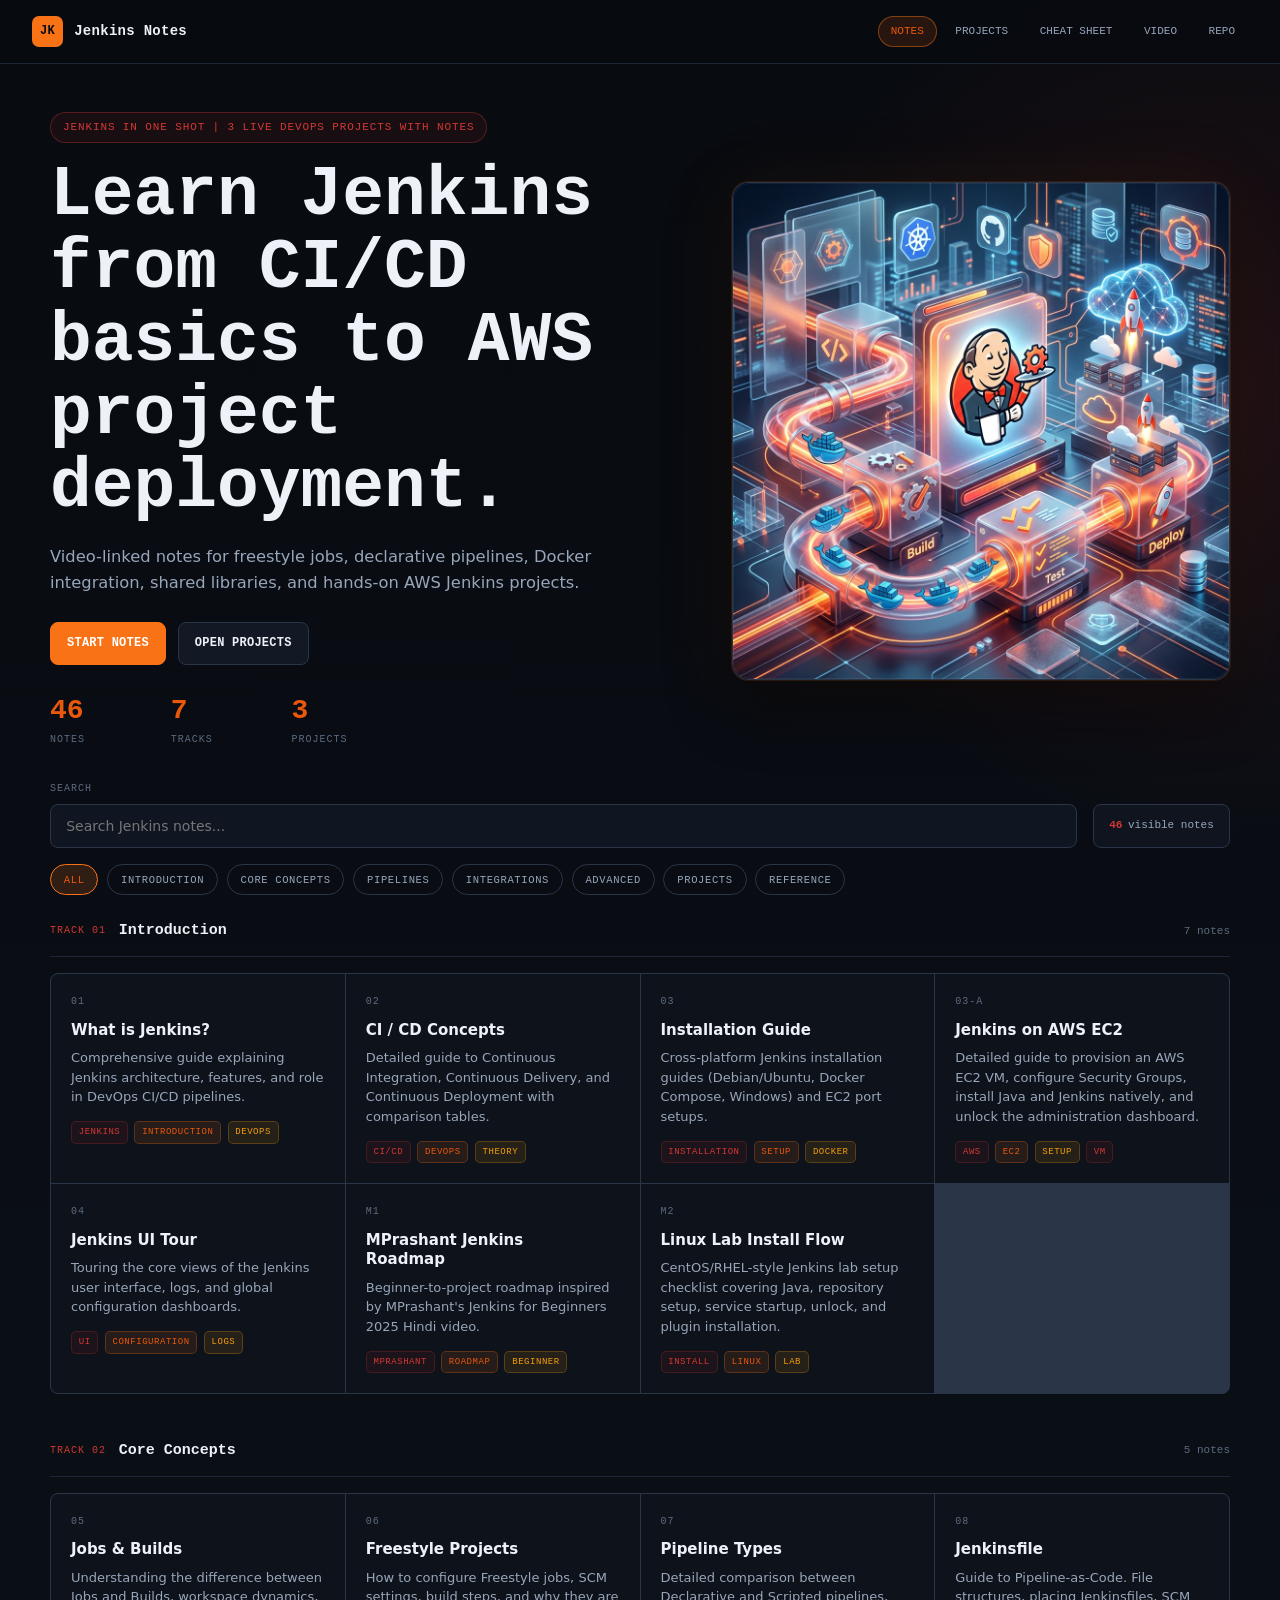
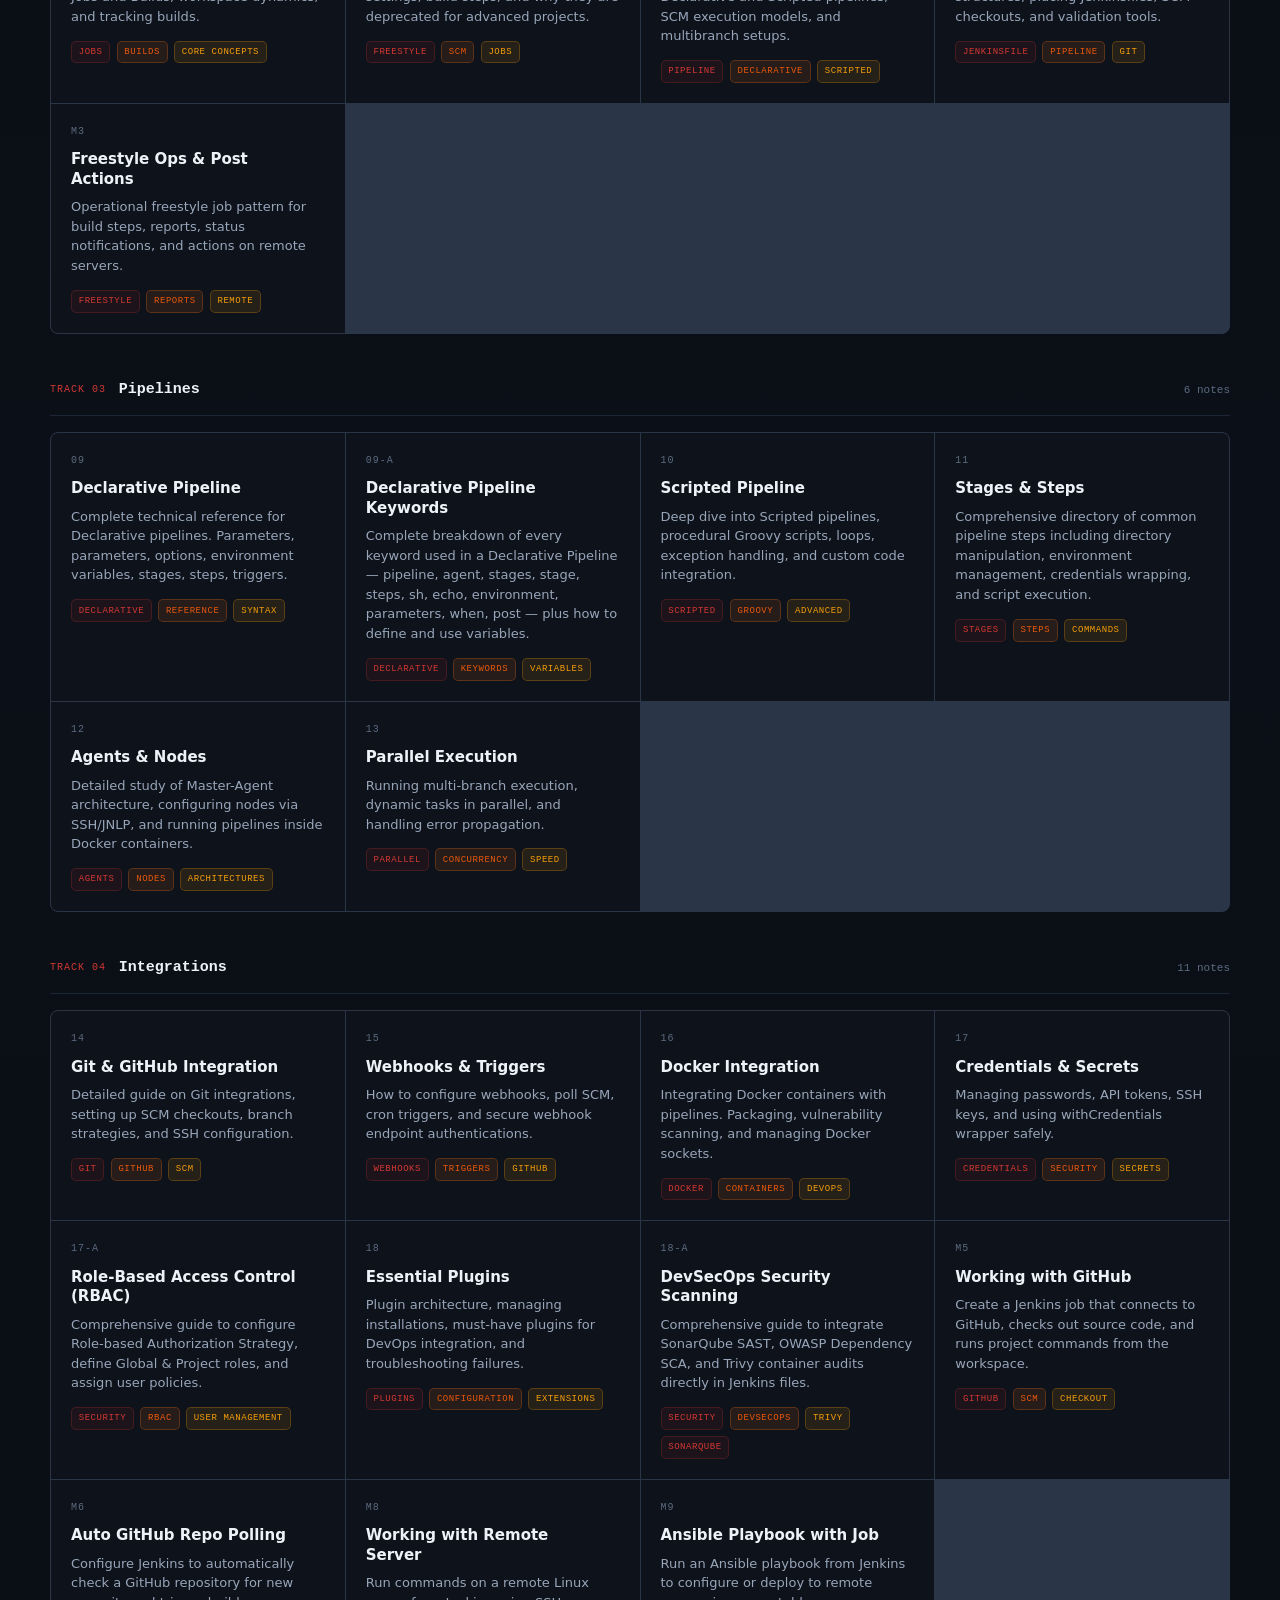
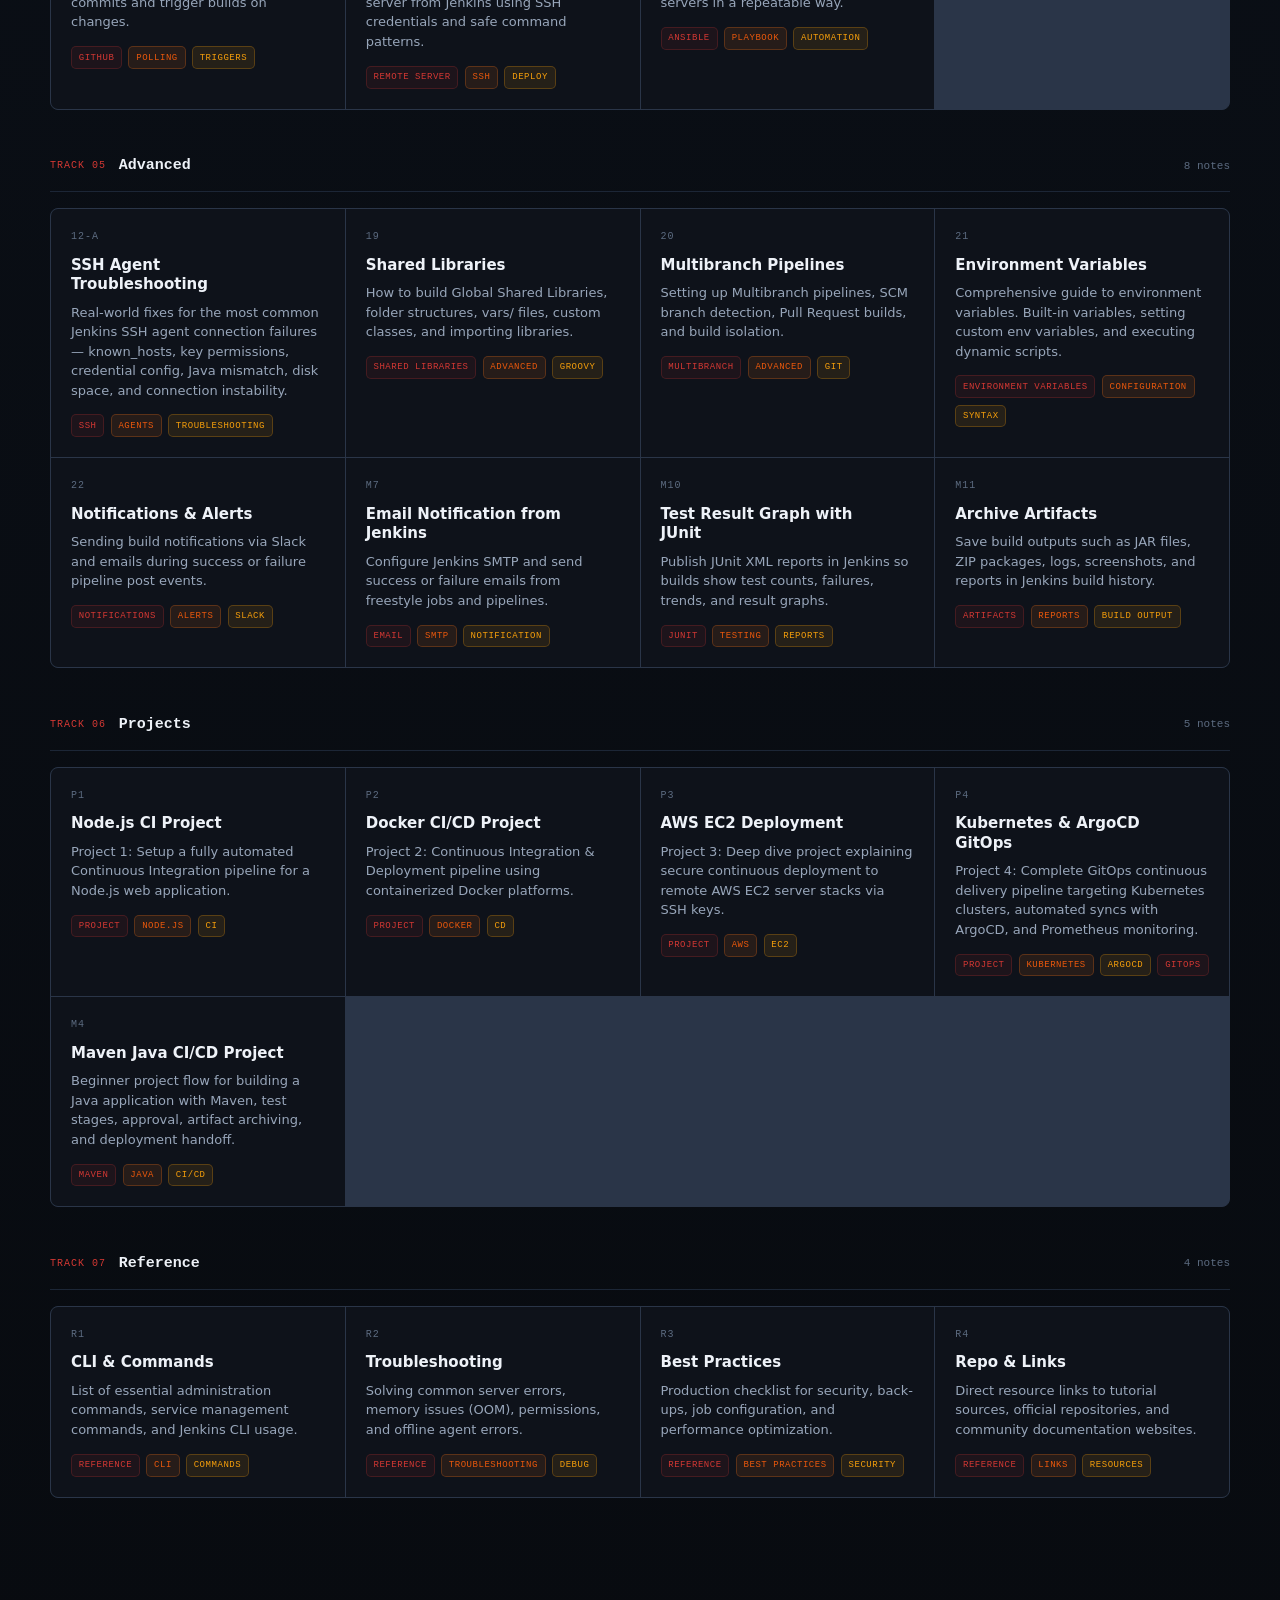
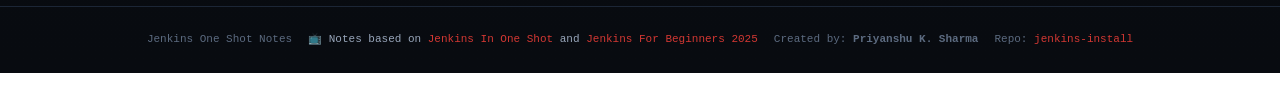
==== commit 70825269: "feat: add documentation for GitHub integration, SCM polling, email notifications, and remote server " ====
--- a/index.html
+++ b/index.html
@@ -45,7 +45,7 @@
         <a class="btn" href="projects.html">Open Projects</a>
       </div>
       <div class="hero-stats" aria-label="Site statistics">
-        <div><strong id="statNotes">39</strong><span>Notes</span></div>
+        <div><strong id="statNotes">46</strong><span>Notes</span></div>
         <div><strong>7</strong><span>Tracks</span></div>
         <div><strong>3</strong><span>Projects</span></div>
       </div>
@@ -60,7 +60,7 @@
       <span>Search</span>
       <input id="searchInput" type="search" placeholder="Search Jenkins notes..." autocomplete="off">
     </label>
-    <div class="visible-count"><strong id="visibleCount">39</strong> visible notes</div>
+    <div class="visible-count"><strong id="visibleCount">46</strong> visible notes</div>
   </section>
 
   <div class="filter-bar" id="filterBar" aria-label="Note category filters">
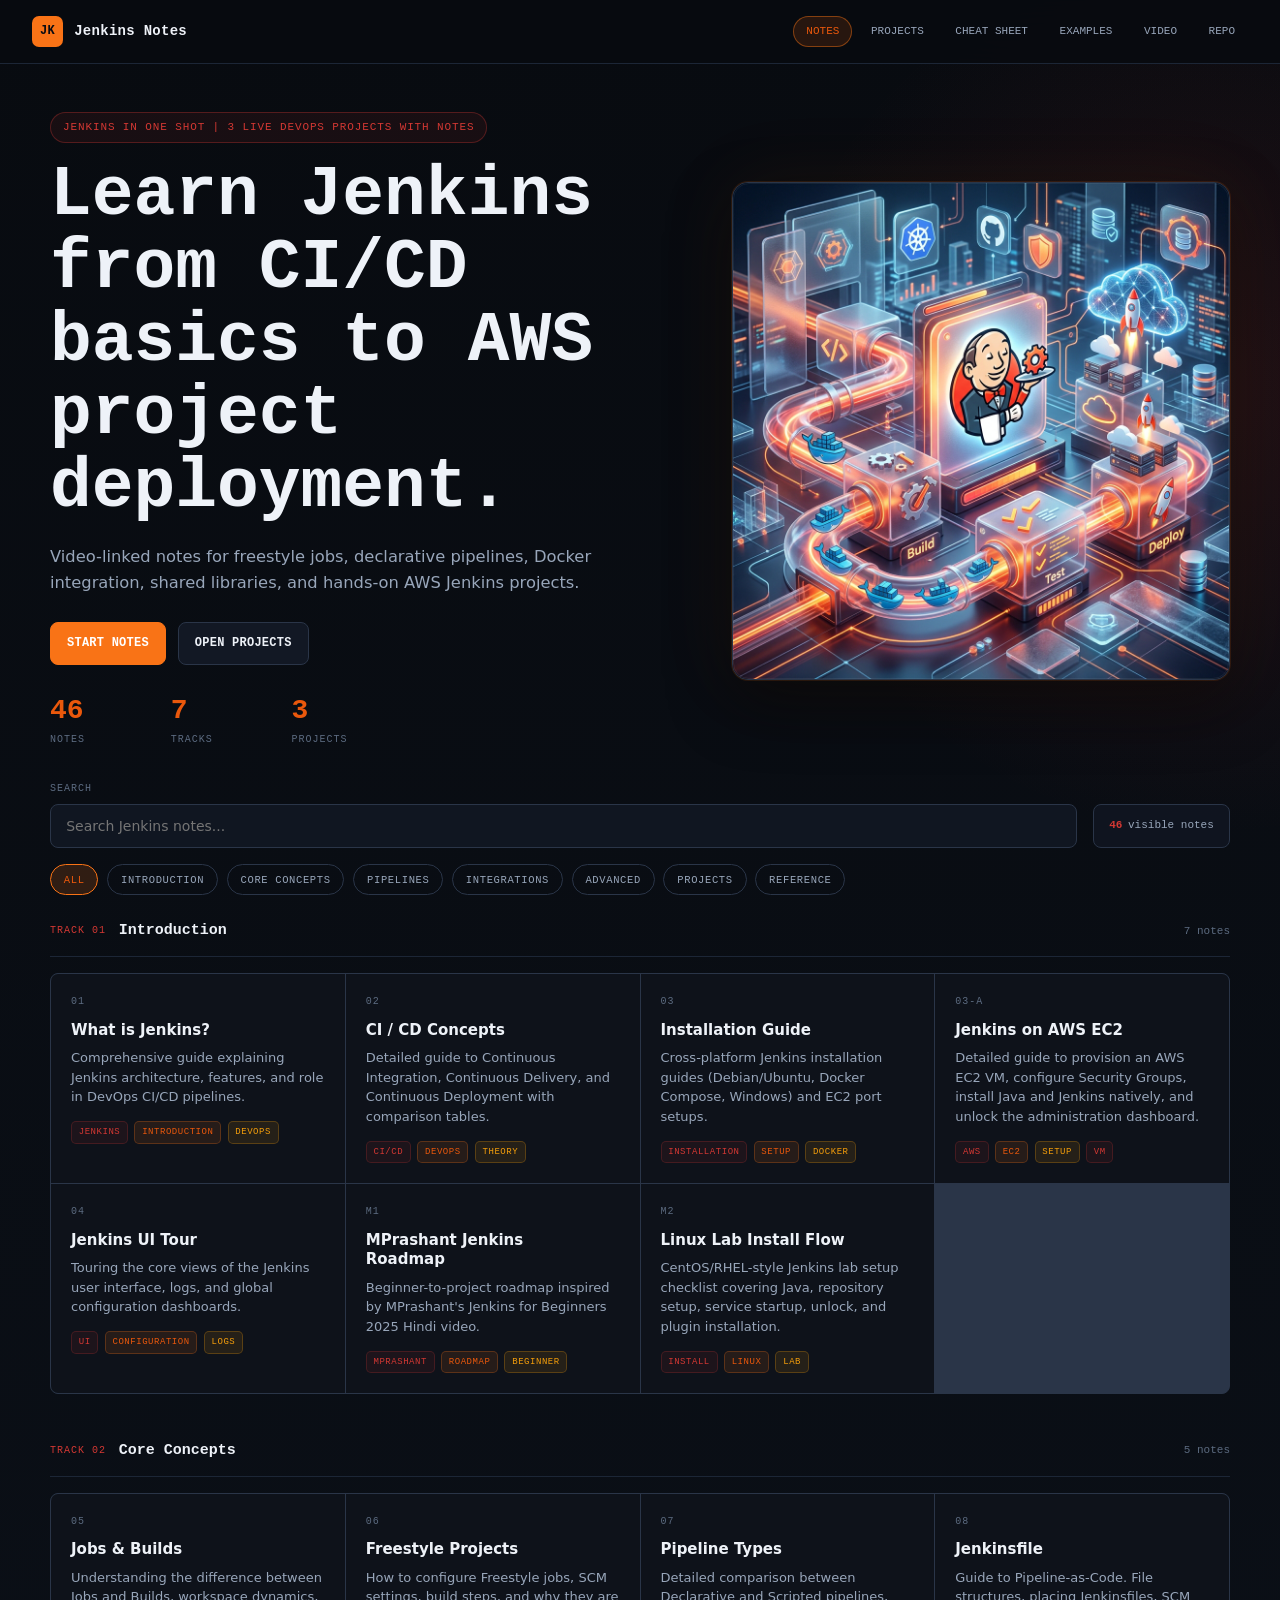
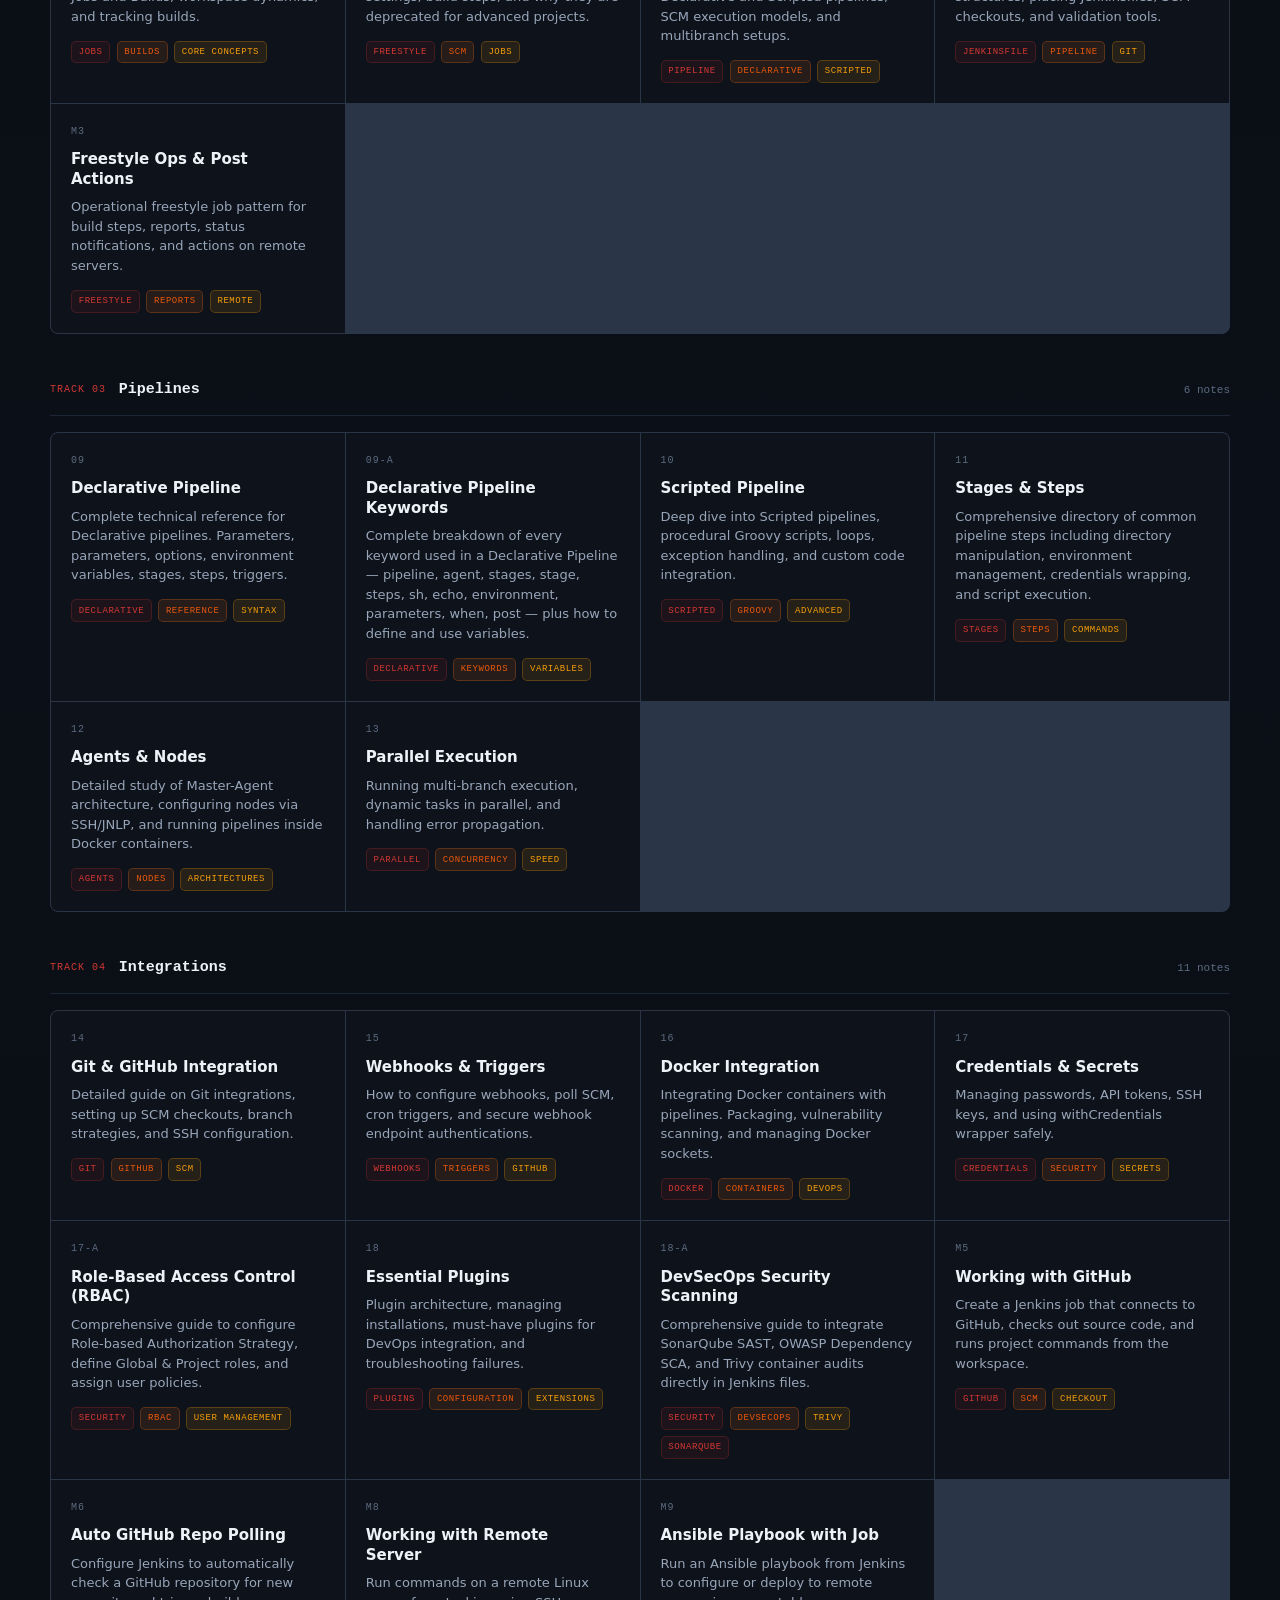
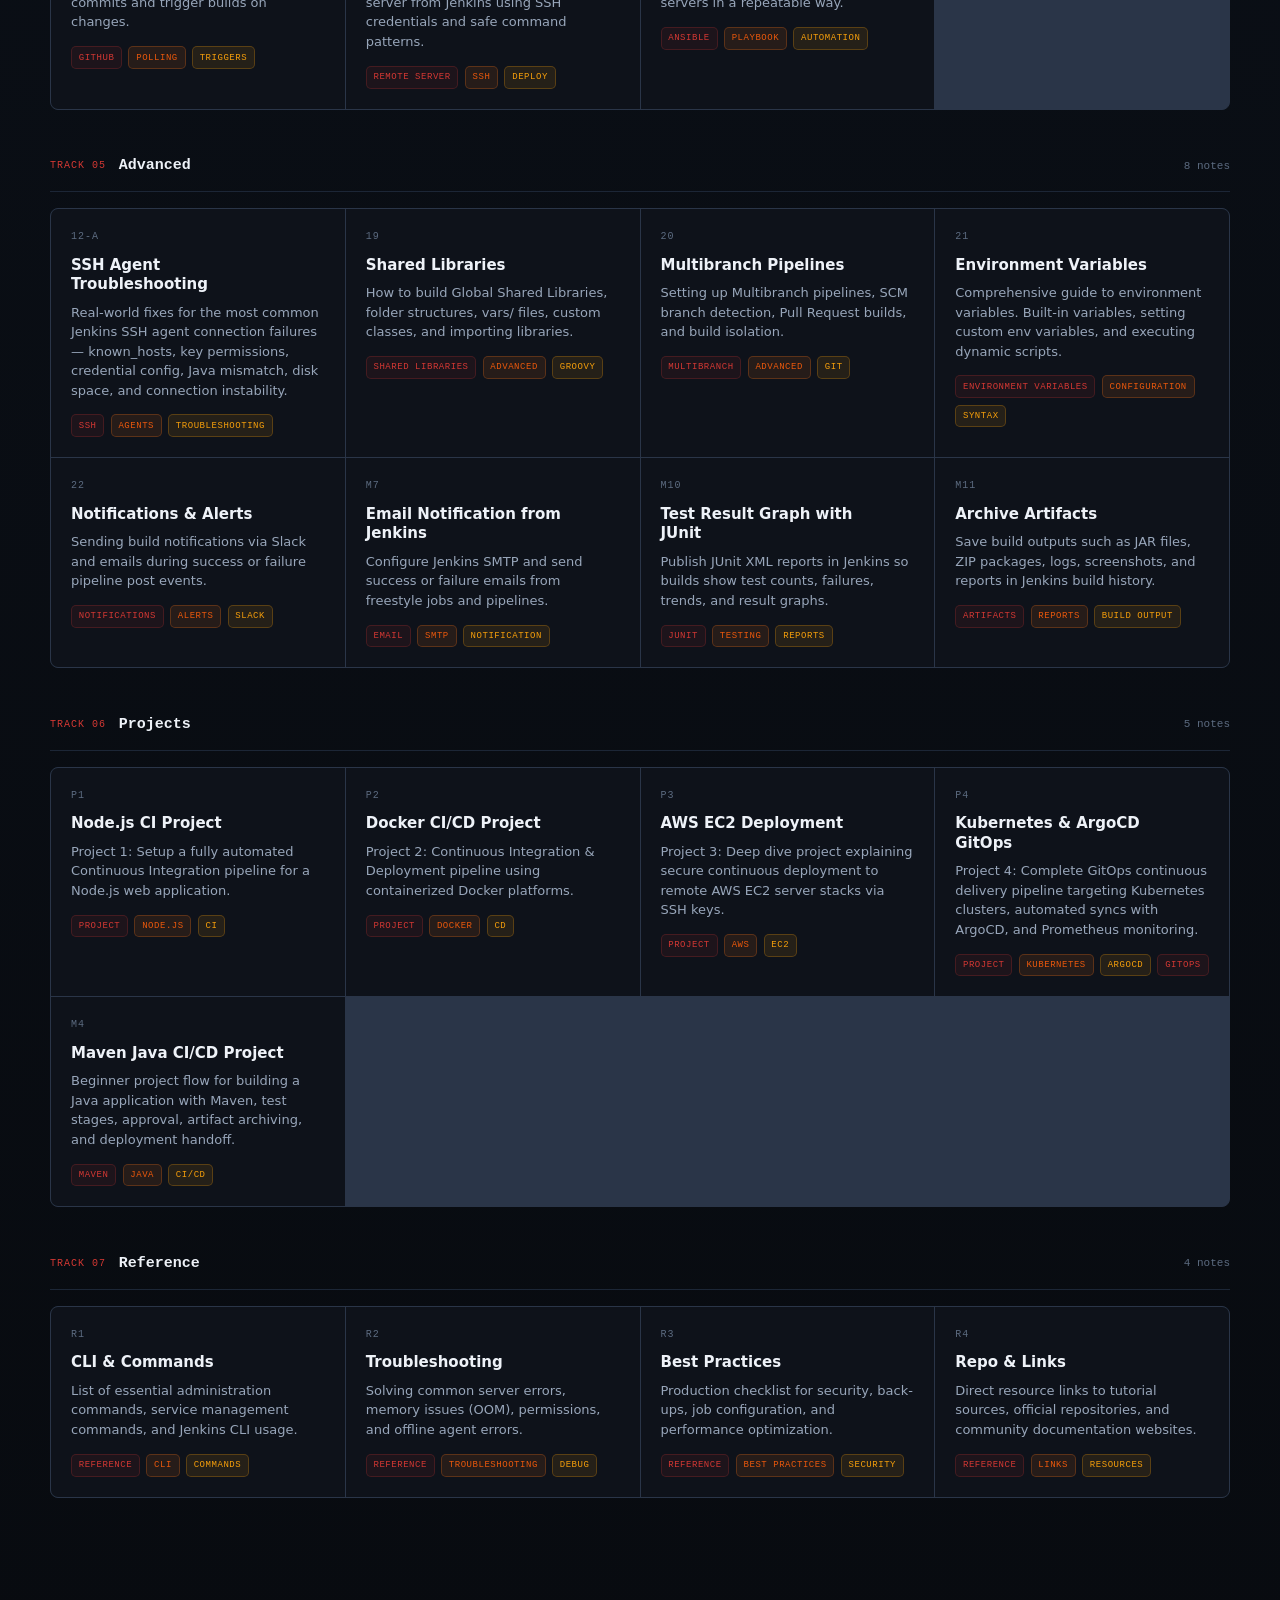
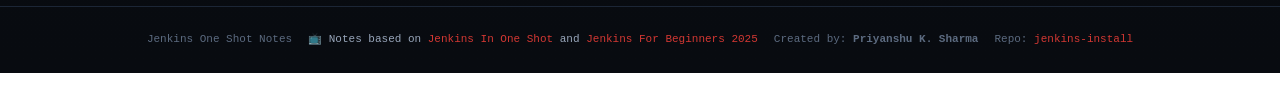
==== commit dee5140f: "feat: add link to pipeline examples in navigation" ====
--- a/index.html
+++ b/index.html
@@ -28,6 +28,7 @@
       <a class="active" href="index.html">Notes</a>
       <a href="projects.html">Projects</a>
       <a href="cheat-sheet.html">Cheat Sheet</a>
+      <a href="pipeline-examples.html">Examples</a>
       <a href="https://www.youtube.com/watch?v=XaSdKR2fOU4" target="_blank" rel="noreferrer">Video</a>
       <a href="https://github.com/itspriyanshuks17/jenkins-install" target="_blank" rel="noreferrer">Repo</a>
     </nav>
